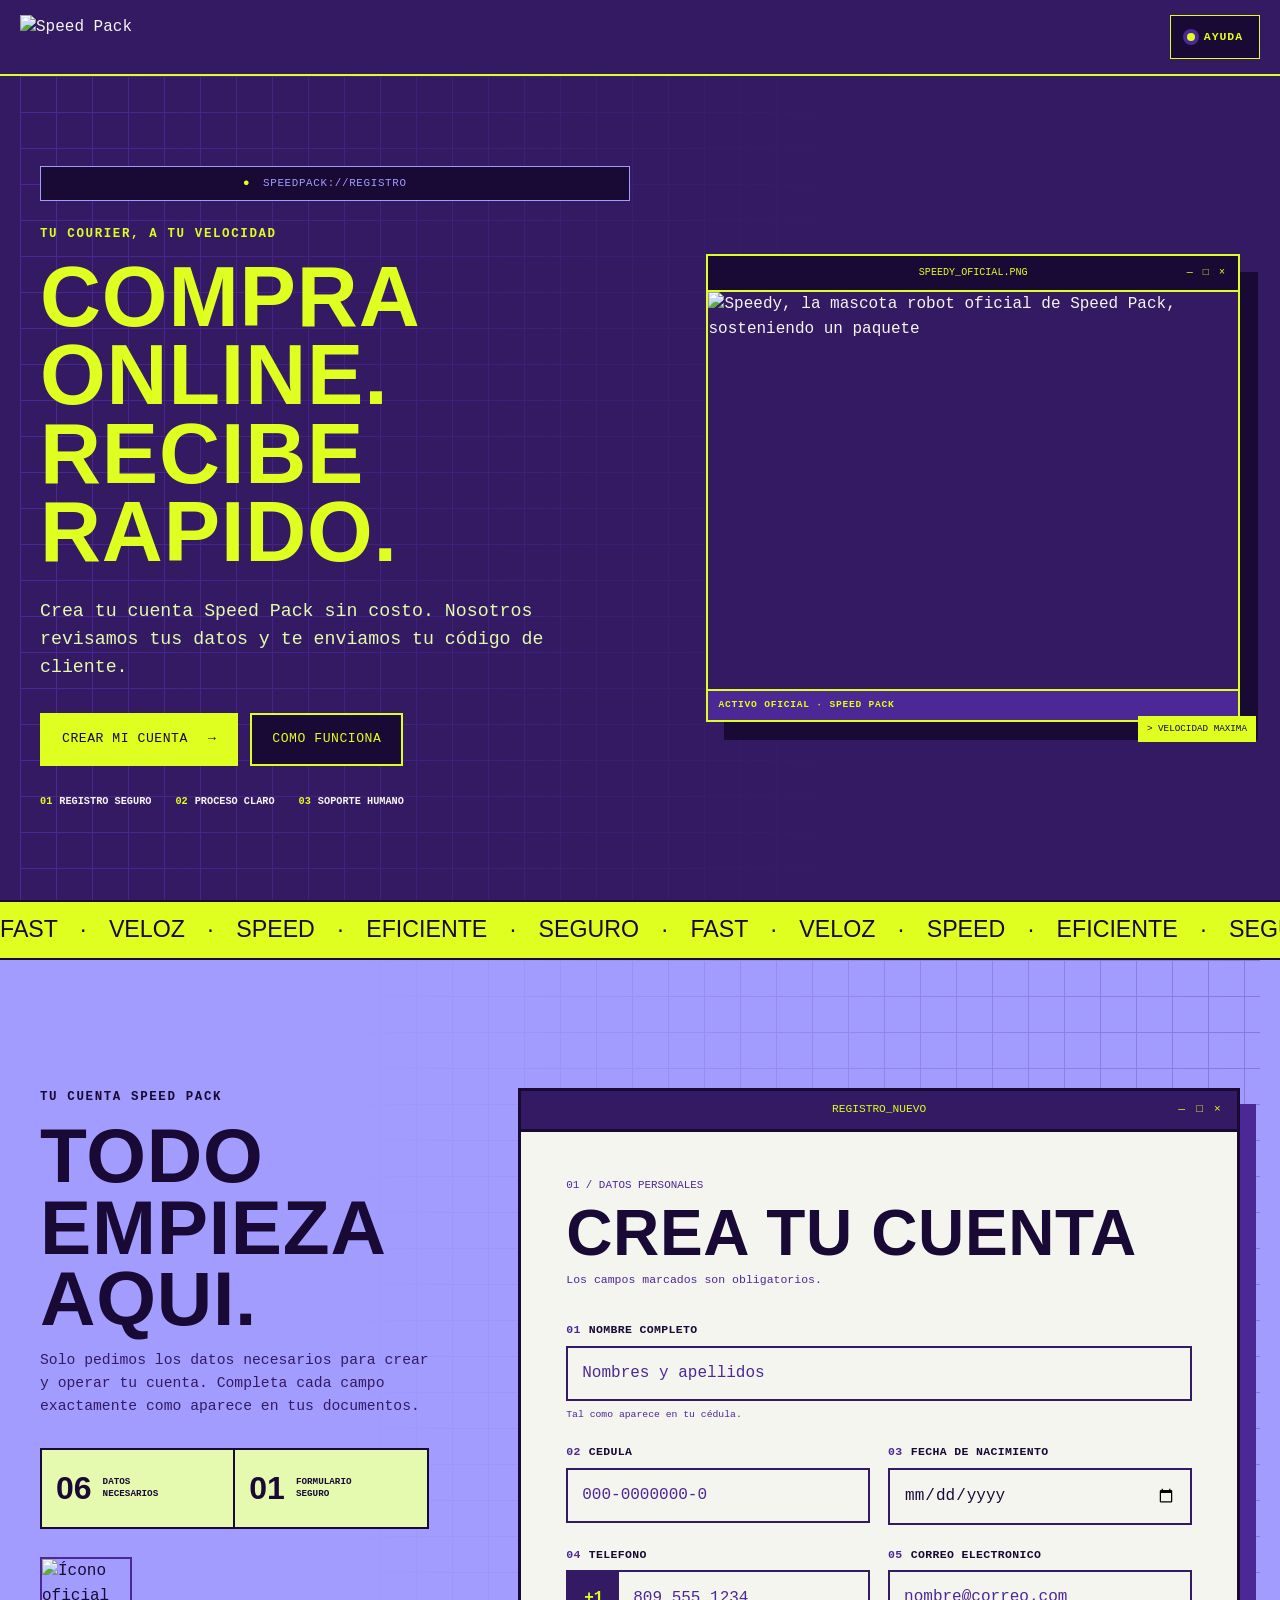
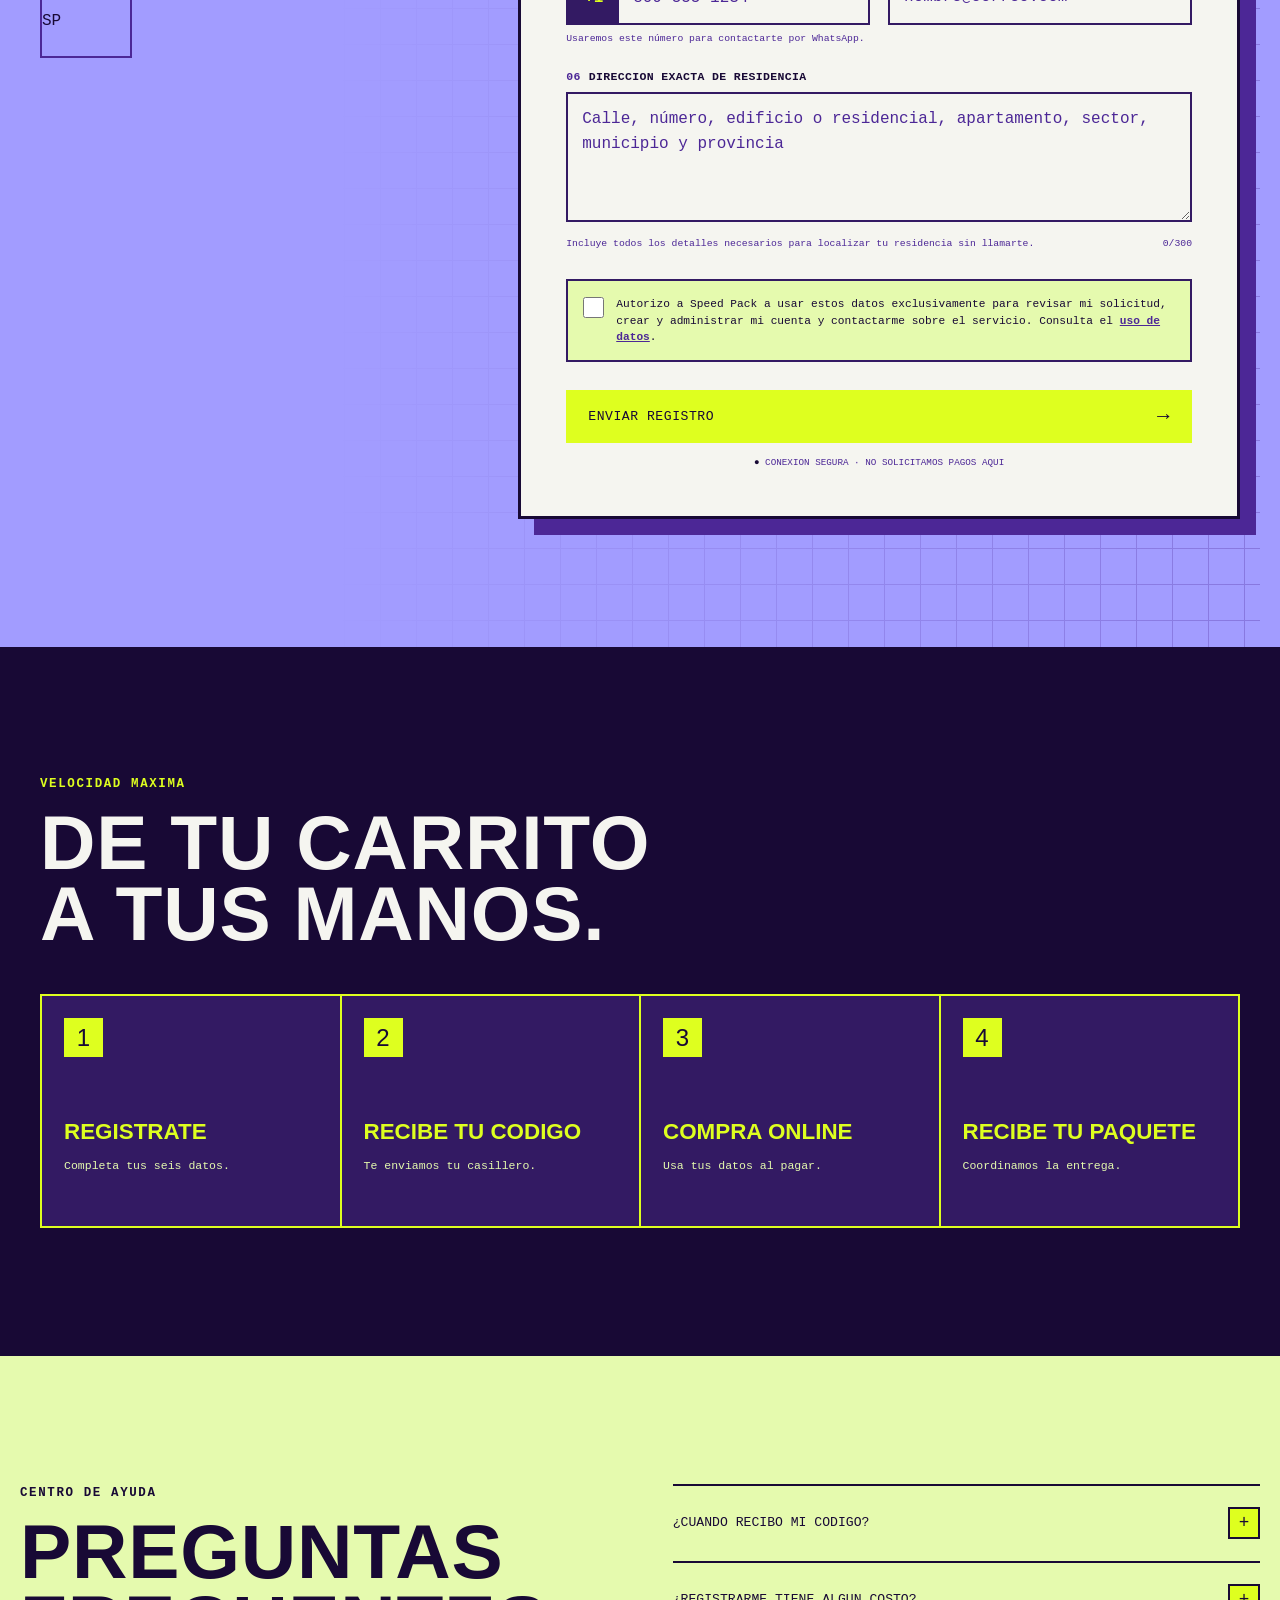
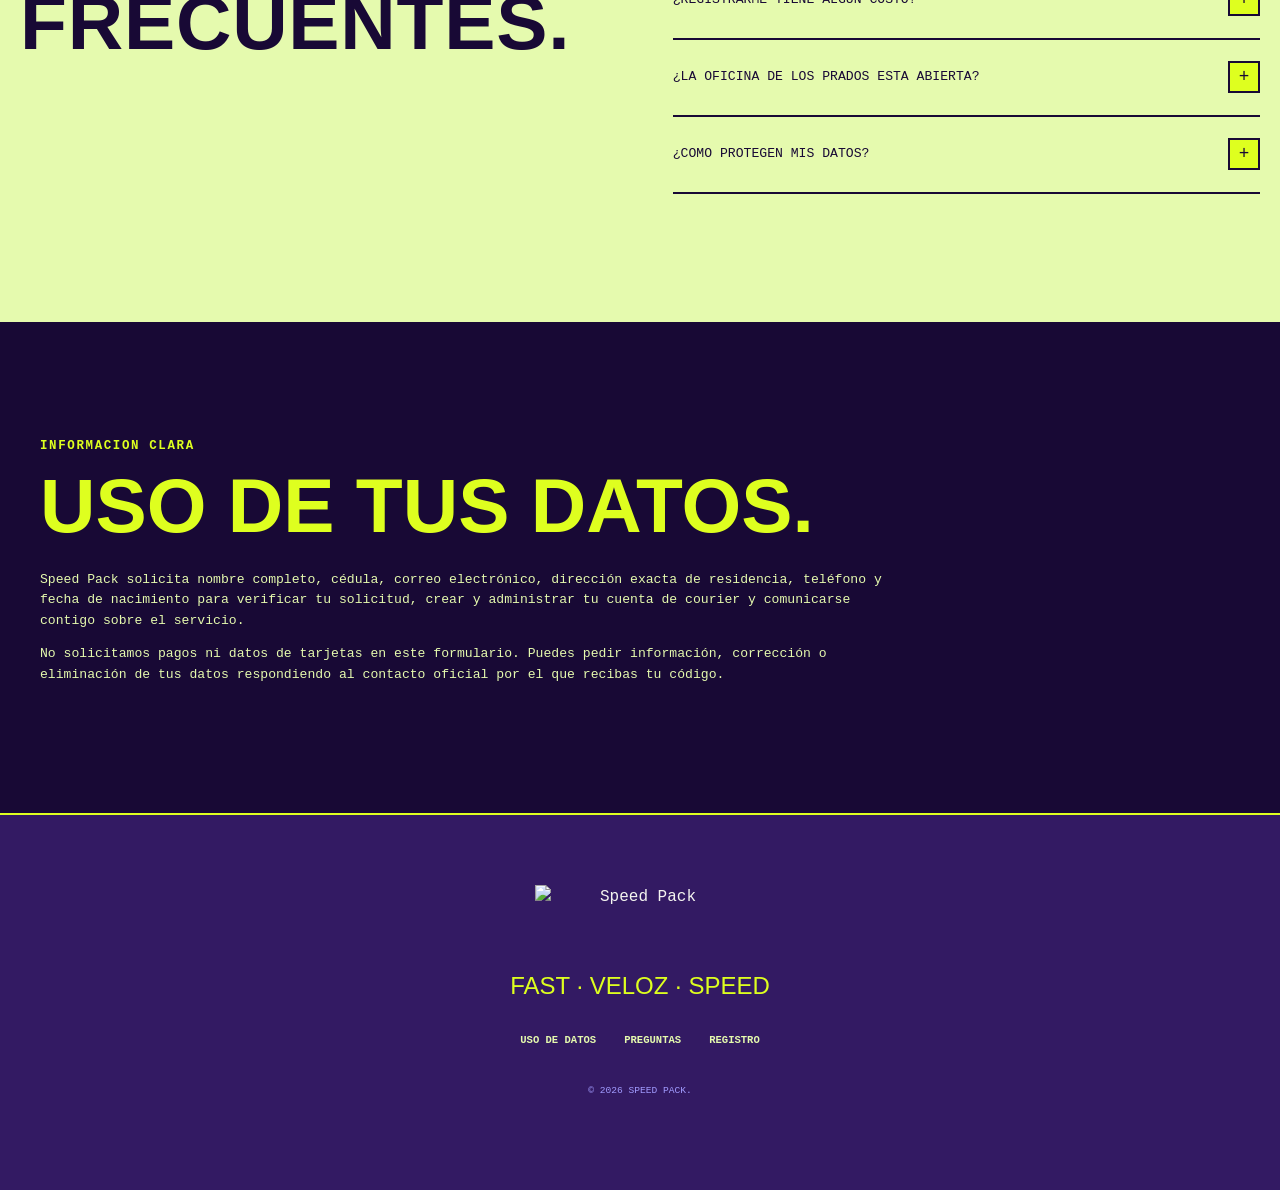
==== index.html @ b2bcad84 "Publicar plataforma Speed Pack" ====
<!doctype html>
<html lang="es">
  <head>
    <meta charset="utf-8">
    <meta name="viewport" content="width=device-width, initial-scale=1, viewport-fit=cover">
    <meta name="theme-color" content="#331A63">
    <meta name="description" content="Crea tu cuenta Speed Pack para recibir tus compras online con un proceso rápido, claro y seguro.">
    <meta property="og:title" content="Speed Pack · Crea tu cuenta">
    <meta property="og:description" content="Regístrate en Speed Pack y recibe tus compras online.">
    <meta property="og:type" content="website">
    <title>Speed Pack · Crea tu cuenta</title>
    <link rel="icon" href="./assets/speedpack-app-icon.png" type="image/png">
    <link rel="stylesheet" href="./styles.css?v=1.0.0">
    <script type="module" src="./app.js?v=1.0.0"></script>
  </head>
  <body class="campaign-page">
    <a class="skip-link" href="#main">Saltar al contenido</a>

    <header class="site-header">
      <a class="brand-lockup" href="#inicio" aria-label="Speed Pack, inicio">
        <img src="./assets/speedpack-logo-neon.svg" alt="Speed Pack" width="250" height="58">
      </a>
      <a class="header-help" id="header-help" href="#preguntas">
        <span class="status-dot" aria-hidden="true"></span>
        AYUDA
      </a>
    </header>

    <main id="main">
      <section class="hero" id="inicio">
        <div class="hero-grid" aria-hidden="true"></div>
        <div class="hero-copy">
          <div class="system-label"><span aria-hidden="true">●</span><b id="campaign-system-code">SPEEDPACK://REGISTRO</b></div>
          <p class="eyebrow" id="campaign-eyebrow">TU COURIER, A TU VELOCIDAD</p>
          <h1 id="campaign-headline">COMPRA ONLINE.<br>RECIBE RAPIDO.</h1>
          <p class="hero-intro" id="campaign-description">Crea tu cuenta Speed Pack sin costo. Nosotros revisamos tus datos y te enviamos tu código de cliente.</p>

          <div class="hero-actions">
            <a class="brand-button brand-button-primary" href="#registro" data-start-registration>
              CREAR MI CUENTA <span aria-hidden="true">→</span>
            </a>
            <a class="brand-button brand-button-secondary" href="#como-funciona">COMO FUNCIONA</a>
          </div>

          <ul class="trust-list" aria-label="Beneficios">
            <li><span>01</span> REGISTRO SEGURO</li>
            <li><span>02</span> <b id="trust-rate">PROCESO CLARO</b></li>
            <li><span>03</span> SOPORTE HUMANO</li>
          </ul>
        </div>

        <figure class="brand-art-frame">
          <div class="art-window-bar"><span class="window-title">SPEEDY_OFICIAL.PNG</span><span class="window-controls" aria-hidden="true">— □ ×</span></div>
          <img src="./assets/speedpack-credentials-art.png" alt="Speedy, la mascota robot oficial de Speed Pack, sosteniendo un paquete" width="2560" height="1920" fetchpriority="high">
          <figcaption>ACTIVO OFICIAL · SPEED PACK</figcaption>
        </figure>
      </section>

      <div class="speed-ticker" aria-hidden="true">
        <div>FAST · VELOZ · SPEED · EFICIENTE · SEGURO · FAST · VELOZ · SPEED · EFICIENTE · SEGURO ·</div>
      </div>

      <section class="registration-section" id="registro">
        <div class="registration-grid" aria-hidden="true"></div>
        <div class="registration-intro">
          <p class="eyebrow dark">TU CUENTA SPEED PACK</p>
          <h2>TODO EMPIEZA<br>AQUI.</h2>
          <p>Solo pedimos los datos necesarios para crear y operar tu cuenta. Completa cada campo exactamente como aparece en tus documentos.</p>
          <div class="data-points">
            <div><strong>06</strong><span>DATOS<br>NECESARIOS</span></div>
            <div><strong>01</strong><span>FORMULARIO<br>SEGURO</span></div>
          </div>
          <img class="official-app-icon" src="./assets/speedpack-app-icon.png" alt="Ícono oficial SP" width="720" height="790">
        </div>

        <div class="form-window">
          <div class="form-window-bar">
            <span class="window-title">REGISTRO_NUEVO</span>
            <span class="window-controls" aria-hidden="true">— □ ×</span>
          </div>

          <form id="registration-form" novalidate>
            <div class="form-heading">
              <span>01 / DATOS PERSONALES</span>
              <h2>CREA TU CUENTA</h2>
              <p>Los campos marcados son obligatorios.</p>
            </div>

            <div class="form-message" id="form-message" role="alert" tabindex="-1" hidden></div>
            <input class="honeypot" type="text" name="website" tabindex="-1" autocomplete="off" aria-hidden="true">

            <div class="field">
              <label for="full-name"><span>01</span> NOMBRE COMPLETO</label>
              <input id="full-name" name="fullName" type="text" autocomplete="name" maxlength="120" placeholder="Nombres y apellidos" aria-describedby="fullName-hint fullName-error" required>
              <p class="field-hint" id="fullName-hint">Tal como aparece en tu cédula.</p>
              <p class="field-error" id="fullName-error"></p>
            </div>

            <div class="field-grid two-columns">
              <div class="field">
                <label for="document-number"><span>02</span> CEDULA</label>
                <input id="document-number" name="documentNumber" type="text" inputmode="numeric" autocomplete="off" maxlength="13" placeholder="000-0000000-0" aria-describedby="documentNumber-error" required>
                <p class="field-error" id="documentNumber-error"></p>
              </div>
              <div class="field">
                <label for="birth-date"><span>03</span> FECHA DE NACIMIENTO</label>
                <input id="birth-date" name="birthDate" type="date" autocomplete="bday" aria-describedby="birthDate-error" required>
                <p class="field-error" id="birthDate-error"></p>
              </div>
            </div>

            <div class="field-grid two-columns">
              <div class="field">
                <label for="phone"><span>04</span> TELEFONO</label>
                <div class="phone-field"><b>+1</b><input id="phone" name="phone" type="tel" inputmode="tel" autocomplete="tel" placeholder="809 555 1234" maxlength="12" aria-describedby="phone-hint phone-error" required></div>
                <p class="field-hint" id="phone-hint">Usaremos este número para contactarte por WhatsApp.</p>
                <p class="field-error" id="phone-error"></p>
              </div>
              <div class="field">
                <label for="email"><span>05</span> CORREO ELECTRONICO</label>
                <input id="email" name="email" type="email" autocomplete="email" inputmode="email" maxlength="254" placeholder="nombre@correo.com" aria-describedby="email-error" required>
                <p class="field-error" id="email-error"></p>
              </div>
            </div>

            <div class="field">
              <label for="address-line"><span>06</span> DIRECCION EXACTA DE RESIDENCIA</label>
              <textarea id="address-line" name="addressLine" autocomplete="street-address" rows="4" maxlength="300" placeholder="Calle, número, edificio o residencial, apartamento, sector, municipio y provincia" aria-describedby="addressLine-hint addressLine-error" required></textarea>
              <div class="field-meta"><p class="field-hint" id="addressLine-hint">Incluye todos los detalles necesarios para localizar tu residencia sin llamarte.</p><span id="address-count">0/300</span></div>
              <p class="field-error" id="addressLine-error"></p>
            </div>

            <div class="consent-panel">
              <label>
                <input type="checkbox" name="privacyConsent" aria-describedby="privacyConsent-error" required>
                <span>Autorizo a Speed Pack a usar estos datos exclusivamente para revisar mi solicitud, crear y administrar mi cuenta y contactarme sobre el servicio. Consulta el <a href="#uso-de-datos">uso de datos</a>.</span>
              </label>
              <p class="field-error" id="privacyConsent-error"></p>
            </div>

            <button class="brand-button brand-button-primary submit-button" id="submit-registration" type="submit">
              <span>ENVIAR REGISTRO</span><b aria-hidden="true">→</b>
            </button>
            <p class="secure-submit"><span>●</span> CONEXION SEGURA · NO SOLICITAMOS PAGOS AQUI</p>
          </form>

          <section class="confirmation" id="confirmation" aria-labelledby="confirmation-title" hidden>
            <div class="success-console">✓</div>
            <p class="eyebrow dark">REGISTRO RECIBIDO</p>
            <h2 id="confirmation-title" tabindex="-1">¡LISTO, <span id="confirmation-name"></span>!</h2>
            <p>Revisaremos tus datos y enviaremos tu código Speed Pack y la dirección de tu casillero por WhatsApp o correo.</p>
            <div class="request-code">
              <span>NUMERO DE SOLICITUD</span>
              <div><strong id="confirmation-code"></strong><button id="copy-code" type="button" aria-label="Copiar número de solicitud">COPIAR</button></div>
            </div>
            <ol class="next-steps">
              <li><span>1</span> REVISAMOS TUS DATOS</li>
              <li><span>2</span> RECIBES TU CODIGO</li>
              <li><span>3</span> EMPIEZAS A RECIBIR TUS PAQUETES</li>
            </ol>
            <a class="brand-button brand-button-primary" id="confirmation-whatsapp" href="#" hidden>ESCRIBIR A SPEED PACK →</a>
            <a class="brand-button brand-button-secondary" href="#inicio">VOLVER AL INICIO</a>
            <p class="confirmation-note">Este número identifica tu solicitud; todavía no es tu código de casillero.</p>
          </section>
        </div>
      </section>

      <section class="how-section" id="como-funciona">
        <div class="section-heading">
          <p class="eyebrow">VELOCIDAD MAXIMA</p>
          <h2>DE TU CARRITO<br>A TUS MANOS.</h2>
        </div>
        <ol class="process-grid">
          <li><span>1</span><h3>REGISTRATE</h3><p>Completa tus seis datos.</p></li>
          <li><span>2</span><h3>RECIBE TU CODIGO</h3><p>Te enviamos tu casillero.</p></li>
          <li><span>3</span><h3>COMPRA ONLINE</h3><p>Usa tus datos al pagar.</p></li>
          <li><span>4</span><h3>RECIBE TU PAQUETE</h3><p>Coordinamos la entrega.</p></li>
        </ol>
      </section>

      <section class="faq-section" id="preguntas">
        <div class="section-heading">
          <p class="eyebrow dark">CENTRO DE AYUDA</p>
          <h2>PREGUNTAS<br>FRECUENTES.</h2>
        </div>
        <div class="faq-list">
          <details>
            <summary>¿CUANDO RECIBO MI CODIGO?<span>+</span></summary>
            <p>Después de validar tus datos, enviaremos por WhatsApp o correo tu código de cliente y la dirección que usarás en tus compras.</p>
          </details>
          <details>
            <summary>¿REGISTRARME TIENE ALGUN COSTO?<span>+</span></summary>
            <p>No. Completar este formulario y solicitar tu cuenta Speed Pack no tiene costo.</p>
          </details>
          <details>
            <summary>¿LA OFICINA DE LOS PRADOS ESTA ABIERTA?<span>+</span></summary>
            <p>Todavía no está abierta al público. Actualmente coordinamos la entrega dentro de las zonas habilitadas.</p>
          </details>
          <details>
            <summary>¿COMO PROTEGEN MIS DATOS?<span>+</span></summary>
            <p>Los registros llegan a una hoja privada de Speed Pack y se usan únicamente para crear y administrar tu cuenta y contactarte sobre el servicio.</p>
          </details>
        </div>
      </section>

      <section class="data-use-section" id="uso-de-datos" aria-labelledby="data-use-title">
        <p class="eyebrow">INFORMACION CLARA</p>
        <h2 id="data-use-title">USO DE TUS DATOS.</h2>
        <p>Speed Pack solicita nombre completo, cédula, correo electrónico, dirección exacta de residencia, teléfono y fecha de nacimiento para verificar tu solicitud, crear y administrar tu cuenta de courier y comunicarse contigo sobre el servicio.</p>
        <p>No solicitamos pagos ni datos de tarjetas en este formulario. Puedes pedir información, corrección o eliminación de tus datos respondiendo al contacto oficial por el que recibas tu código.</p>
      </section>
    </main>

    <div class="mobile-cta" id="mobile-cta">
      <a class="brand-button brand-button-primary" href="#registro" data-start-registration>CREAR MI CUENTA →</a>
    </div>

    <footer class="site-footer">
      <img src="./assets/speedpack-logo-neon.svg" alt="Speed Pack" width="250" height="58">
      <p>FAST · VELOZ · SPEED</p>
      <nav aria-label="Información"><a href="#uso-de-datos">USO DE DATOS</a><a href="#preguntas">PREGUNTAS</a><a href="#registro">REGISTRO</a></nav>
      <small>© <span id="current-year"></span> SPEED PACK.</small>
    </footer>
  </body>
</html>
---- styles.css ----
@font-face {
  font-family: "Associate Mono";
  src: url("./fonts/associate-mono-regular.woff") format("woff");
  font-style: normal;
  font-weight: 400;
  font-display: swap;
}
@font-face {
  font-family: "Associate Mono";
  src: url("./fonts/associate-mono-medium.woff") format("woff");
  font-style: normal;
  font-weight: 500;
  font-display: swap;
}
@font-face {
  font-family: "Associate Mono";
  src: url("./fonts/associate-mono-bold.woff") format("woff");
  font-style: normal;
  font-weight: 700;
  font-display: swap;
}
@font-face {
  font-family: "Dothed";
  src: url("./fonts/dothed-regular.woff") format("woff");
  font-style: normal;
  font-weight: 700;
  font-display: swap;
}
@font-face {
  font-family: "FK Raster Grotesk";
  src: url("./fonts/fk-raster-grotesk.woff") format("woff");
  font-style: normal;
  font-weight: 500;
  font-display: swap;
}

:root {
  --neon: #DEFF1F;
  --purple: #4C2796;
  --purple-dark: #331A63;
  --night: #180935;
  --lilac: #A29CFF;
  --mint: #E5FAAE;
  --black: #212020;
  --paper: #F5F5F0;
  --font-body: "Associate Mono", monospace;
  --font-display: "Dothed", sans-serif;
  --font-pixel: "FK Raster Grotesk", monospace;
  --content: 1240px;
  color-scheme: dark;
  font-family: var(--font-body);
  font-synthesis: none;
}

* { box-sizing: border-box; }
html { scroll-behavior: smooth; scroll-padding-top: 82px; }
body { margin: 0; background: var(--night); color: var(--paper); line-height: 1.55; -webkit-font-smoothing: antialiased; }
body, button, input, textarea { font-family: var(--font-body); }
img, svg { display: block; max-width: 100%; }
a { color: inherit; }
button, input, textarea { font: inherit; }
button, a, input, textarea { -webkit-tap-highlight-color: transparent; }
button { cursor: pointer; }
[hidden] { display: none !important; }

.skip-link { position: fixed; top: 10px; left: 10px; z-index: 999; transform: translateY(-160%); padding: 12px 16px; border: 2px solid var(--night); background: var(--neon); color: var(--night); font-weight: 700; }
.skip-link:focus { transform: translateY(0); }
:focus-visible { outline: 3px solid var(--neon); outline-offset: 4px; }

.site-header {
  position: sticky;
  top: 0;
  z-index: 50;
  display: flex;
  align-items: center;
  justify-content: space-between;
  min-height: 76px;
  padding: 10px max(20px, calc((100vw - var(--content)) / 2));
  border-bottom: 2px solid var(--neon);
  background: var(--purple-dark);
}
.brand-lockup { display: block; width: 190px; text-decoration: none; }
.brand-lockup img { width: 100%; height: auto; }
.header-help {
  display: inline-flex;
  align-items: center;
  gap: 9px;
  min-height: 44px;
  padding: 0 16px;
  border: 1px solid var(--neon);
  background: var(--night);
  color: var(--neon);
  font-size: .72rem;
  font-weight: 700;
  letter-spacing: .08em;
  text-decoration: none;
}
.status-dot { width: 8px; height: 8px; border-radius: 50%; background: var(--neon); box-shadow: 0 0 0 4px var(--purple); }

.campaign-alert { position: fixed; z-index: 100; inset: 86px 18px auto; max-width: 520px; margin: auto; padding: 16px; border: 2px solid var(--neon); background: var(--night); color: var(--paper); text-align: center; }
.campaign-alert p { margin: 0 0 8px; }.campaign-alert button { border: 0; background: none; color: var(--neon); font-weight: 700; text-decoration: underline; }

.hero {
  position: relative;
  isolation: isolate;
  display: grid;
  grid-template-columns: minmax(0, 1.05fr) minmax(440px, .95fr);
  gap: clamp(38px, 6vw, 86px);
  align-items: center;
  max-width: var(--content);
  min-height: calc(100svh - 76px);
  margin: 0 auto;
  padding: clamp(58px, 7vw, 100px) 20px;
}
.hero::before {
  content: "";
  position: absolute;
  z-index: -2;
  top: 0;
  bottom: 0;
  left: 50%;
  width: 100vw;
  transform: translateX(-50%);
  background: var(--purple-dark);
}
.hero-grid, .registration-grid {
  position: absolute;
  z-index: -1;
  inset: 0;
  background-image:
    linear-gradient(var(--purple) 1px, transparent 1px),
    linear-gradient(90deg, var(--purple) 1px, transparent 1px);
  background-size: 36px 36px;
  mask-image: linear-gradient(to right, black, transparent 70%);
}
.system-label {
  display: grid;
  grid-template-columns: 12px auto 12px;
  gap: 8px;
  align-items: center;
  justify-content: center;
  margin: 0 0 24px;
  padding: 8px 11px;
  border: 1px solid var(--lilac);
  background: var(--night);
  color: var(--lilac);
  font-family: var(--font-pixel);
  font-size: .68rem;
  letter-spacing: .06em;
}
.system-label span { color: var(--neon); }
.system-label b { grid-column: 2; font: inherit; text-align: center; }
.system-label::after { content: ""; grid-column: 3; }
.eyebrow { margin: 0 0 13px; color: var(--neon); font-size: .78rem; font-weight: 700; letter-spacing: .13em; }
.eyebrow.dark { color: var(--night); }
.hero h1, .registration-intro h2, .section-heading h2, .form-heading h2, .confirmation h2 {
  margin: 0;
  font-family: var(--font-display);
  font-weight: 700;
  letter-spacing: .01em;
  line-height: .93;
}
.hero h1 { max-width: 720px; color: var(--neon); font-size: clamp(3.25rem, 6.6vw, 6.7rem); }
.hero-intro { max-width: 650px; margin: 25px 0 0; color: var(--mint); font-size: clamp(.98rem, 1.5vw, 1.14rem); }

.offer-terminal { max-width: 650px; margin-top: 32px; border: 2px solid var(--neon); background: var(--night); box-shadow: 12px 12px 0 var(--purple); }
.terminal-bar { display: flex; align-items: center; justify-content: space-between; padding: 7px 11px; background: var(--neon); color: var(--night); font-family: var(--font-pixel); font-size: .7rem; font-weight: 500; }
.terminal-body { display: grid; grid-template-columns: 1fr auto; gap: 22px; align-items: stretch; padding: 20px; }
.terminal-body > div:first-child > span, .free-offer > span { display: block; color: var(--lilac); font-size: .68rem; font-weight: 700; letter-spacing: .1em; }
.terminal-body strong { display: flex; align-items: baseline; gap: 6px; margin-top: 7px; color: var(--neon); }
.terminal-body strong small { font-size: .8rem; }.terminal-body strong b { font-family: var(--font-display); font-size: clamp(2.9rem, 5vw, 4.7rem); font-weight: 700; line-height: .8; }
.free-offer { display: flex; min-width: 150px; padding: 8px 14px; border-left: 1px solid var(--purple); flex-direction: column; justify-content: center; }
.free-offer strong { display: block; color: var(--paper); font-family: var(--font-display); font-size: 2rem; }
.offer-terminal > p { margin: 0; padding: 0 20px 16px; color: var(--lilac); font-size: .62rem; }

.hero-actions { display: flex; flex-wrap: wrap; gap: 12px; margin-top: 31px; }
.brand-button {
  display: inline-flex;
  align-items: center;
  justify-content: space-between;
  gap: 20px;
  min-height: 53px;
  padding: 0 20px;
  border: 2px solid var(--neon);
  border-radius: 0;
  font-family: var(--font-pixel);
  font-size: .82rem;
  font-weight: 500;
  letter-spacing: .04em;
  text-decoration: none;
  transition: transform 140ms ease, box-shadow 140ms ease;
}
.brand-button:hover { transform: translate(-3px, -3px); box-shadow: 6px 6px 0 var(--purple); }
.brand-button:disabled { cursor: wait; opacity: .65; transform: none; box-shadow: none; }
.brand-button-primary { background: var(--neon); color: var(--night); }
.brand-button-secondary { background: var(--night); color: var(--neon); }
.trust-list { display: flex; flex-wrap: wrap; gap: 15px 24px; margin: 28px 0 0; padding: 0; color: var(--paper); font-size: .64rem; font-weight: 700; list-style: none; }
.trust-list li { display: flex; gap: 7px; align-items: center; }.trust-list span { color: var(--neon); }

.brand-art-frame { position: relative; margin: 0; border: 2px solid var(--neon); background: var(--purple); box-shadow: 18px 18px 0 var(--night); }
.art-window-bar { position: relative; display: flex; justify-content: flex-end; align-items: center; min-height: 36px; padding: 8px 11px; border-bottom: 2px solid var(--neon); background: var(--night); color: var(--neon); font-family: var(--font-pixel); font-size: .63rem; }
.brand-art-frame > img { width: 100%; height: auto; aspect-ratio: 4 / 3; object-fit: contain; background: var(--purple-dark); }
.brand-art-frame figcaption { padding: 7px 10px; border-top: 2px solid var(--neon); background: var(--purple); color: var(--neon); font-size: .6rem; font-weight: 700; letter-spacing: .08em; }
.brand-art-frame::after { content: "> VELOCIDAD MAXIMA"; position: absolute; right: -18px; bottom: -22px; padding: 6px 9px; background: var(--neon); color: var(--night); font-family: var(--font-pixel); font-size: .58rem; }

.speed-ticker { overflow: hidden; border-block: 2px solid var(--night); background: var(--neon); color: var(--night); }
.speed-ticker div { width: max-content; padding: 10px 0; font-family: var(--font-display); font-size: 1.45rem; word-spacing: 1rem; animation: ticker 24s linear infinite; }
@keyframes ticker { to { transform: translateX(-50%); } }

.registration-section {
  position: relative;
  isolation: isolate;
  display: grid;
  grid-template-columns: minmax(260px, .7fr) minmax(560px, 1.3fr);
  gap: clamp(38px, 7vw, 96px);
  max-width: var(--content);
  margin: 0 auto;
  padding: clamp(80px, 10vw, 140px) 20px;
  color: var(--night);
}
.registration-section::before { content: ""; position: absolute; z-index: -3; inset: 0 50%; width: 100vw; transform: translateX(-50%); background: var(--lilac); }
.registration-grid { mask-image: linear-gradient(to left, black, transparent 75%); opacity: .3; }
.registration-intro { position: sticky; top: 112px; align-self: start; }
.registration-intro h2 { color: var(--night); font-size: clamp(3.4rem, 6vw, 6rem); }
.registration-intro > p:not(.eyebrow) { max-width: 470px; color: var(--purple-dark); font-size: .92rem; }
.data-points { display: grid; grid-template-columns: repeat(2, 1fr); gap: 2px; margin-top: 30px; border: 2px solid var(--night); background: var(--night); }
.data-points div { display: flex; align-items: center; gap: 11px; padding: 14px; background: var(--mint); }
.data-points strong { font-family: var(--font-display); font-size: 2rem; }.data-points span { font-size: .58rem; font-weight: 700; line-height: 1.35; }
.official-app-icon { width: 92px; height: 101px; margin-top: 28px; object-fit: cover; object-position: top; border: 2px solid var(--purple); }

.form-window { border: 3px solid var(--night); background: var(--paper); color: var(--night); color-scheme: light; box-shadow: 16px 16px 0 var(--purple); }
.form-window-bar { position: relative; display: flex; justify-content: flex-end; align-items: center; min-height: 41px; padding: 10px 14px; border-bottom: 3px solid var(--night); background: var(--purple-dark); color: var(--neon); font-family: var(--font-pixel); font-size: .7rem; }
.window-title { position: absolute; left: 50%; max-width: calc(100% - 100px); transform: translateX(-50%); overflow: hidden; text-align: center; text-overflow: ellipsis; white-space: nowrap; }
.window-controls { flex: none; letter-spacing: .2em; }
.form-window form, .confirmation { padding: clamp(25px, 4vw, 45px); }
.form-heading { margin-bottom: 32px; }
.form-heading > span { display: block; margin-bottom: 10px; color: var(--purple); font-family: var(--font-pixel); font-size: .68rem; }
.form-heading h2 { font-size: clamp(2.5rem, 5vw, 4.7rem); }.form-heading p { margin: 8px 0 0; color: var(--purple); font-size: .72rem; }
.form-message { margin: 0 0 24px; padding: 12px 14px; border: 2px solid var(--night); background: var(--mint); color: var(--night); font-size: .75rem; font-weight: 700; }
.honeypot { position: absolute !important; left: -10000px !important; width: 1px !important; height: 1px !important; opacity: 0 !important; }
.field-grid { display: grid; gap: 18px; }.two-columns { grid-template-columns: repeat(2, minmax(0, 1fr)); }
.field { margin-bottom: 21px; }
.field label { display: flex; gap: 8px; margin-bottom: 7px; color: var(--night); font-size: .72rem; font-weight: 700; letter-spacing: .03em; }
.field label > span { color: var(--purple); }
input, textarea { width: 100%; min-height: 51px; padding: 13px 14px; border: 2px solid var(--purple-dark); border-radius: 0; background: var(--paper); color: var(--night); font-size: 16px; outline: none; }
textarea { min-height: 112px; resize: vertical; }
input::placeholder, textarea::placeholder { color: var(--purple); opacity: 1; }
input:hover, textarea:hover { border-color: var(--purple); }
input:focus, textarea:focus { border-color: var(--night); box-shadow: 5px 5px 0 var(--neon); }
input[aria-invalid="true"], textarea[aria-invalid="true"] { border-color: var(--night); background: var(--mint); }
.phone-field { display: grid; grid-template-columns: auto 1fr; border: 2px solid var(--purple-dark); background: var(--purple-dark); }
.phone-field:focus-within { box-shadow: 5px 5px 0 var(--neon); }.phone-field b { display: grid; place-items: center; min-width: 51px; color: var(--neon); }.phone-field input { border: 0; }
.field-hint, .field-meta { color: var(--purple); font-size: .61rem; }.field-hint { margin: 6px 0 0; }.field-meta { display: flex; justify-content: space-between; gap: 12px; }.field-meta .field-hint { max-width: 540px; }.field-meta > span { margin-top: 6px; white-space: nowrap; }
.field-error { min-height: 0; margin: 6px 0 0; color: var(--night); font-size: .64rem; font-weight: 700; }.field-error:not(:empty)::before { content: "ERROR_404: "; color: var(--purple); }.field-error:empty { margin: 0; }
.consent-panel { margin: 28px 0; padding: 15px; border: 2px solid var(--purple-dark); background: var(--mint); }
.consent-panel label { display: grid; grid-template-columns: 22px 1fr; gap: 11px; align-items: start; cursor: pointer; }
.consent-panel input { width: 21px; min-height: 21px; margin: 1px 0 0; accent-color: var(--purple-dark); box-shadow: none; }.consent-panel label span { font-size: .7rem; line-height: 1.45; }.consent-panel a { color: var(--purple); font-weight: 700; }
.submit-button { width: 100%; }.submit-button b { font-size: 1.3rem; }.secure-submit { margin: 13px 0 0; color: var(--purple); font-size: .58rem; text-align: center; }.secure-submit span { color: var(--night); }

.confirmation { text-align: center; }
.success-console { display: grid; place-items: center; width: 82px; height: 82px; margin: 0 auto 27px; border: 3px solid var(--night); background: var(--neon); color: var(--night); font-family: var(--font-display); font-size: 3rem; box-shadow: 8px 8px 0 var(--purple); }
.confirmation h2 { font-size: clamp(2.4rem, 5vw, 4.5rem); }.confirmation > p:not(.eyebrow) { color: var(--purple-dark); font-size: .84rem; }
.request-code { margin: 25px 0; padding: 17px; border: 2px dashed var(--purple); background: var(--mint); }.request-code > span { display: block; color: var(--purple); font-family: var(--font-pixel); font-size: .62rem; }.request-code > div { display: flex; justify-content: center; gap: 12px; align-items: center; margin-top: 7px; }.request-code strong { font-size: 1.2rem; }.request-code button { min-height: 36px; border: 2px solid var(--night); background: var(--neon); color: var(--night); font-size: .6rem; font-weight: 700; }
.next-steps { display: grid; gap: 8px; margin: 0 0 25px; padding: 0; list-style: none; text-align: left; }.next-steps li { display: flex; align-items: center; gap: 11px; font-size: .68rem; font-weight: 700; }.next-steps span { display: grid; place-items: center; width: 28px; height: 28px; background: var(--purple-dark); color: var(--neon); }
.confirmation .brand-button { width: 100%; margin-top: 9px; }.confirmation-note { font-size: .6rem !important; }

.how-section, .faq-section { max-width: var(--content); margin: 0 auto; padding: clamp(80px, 10vw, 135px) 20px; }
.how-section { background: var(--night); }
.how-section::before { content: ""; position: absolute; z-index: -1; left: 0; right: 0; height: inherit; }
.section-heading h2 { font-size: clamp(3.2rem, 6vw, 6rem); }.process-grid { display: grid; grid-template-columns: repeat(4, 1fr); gap: 2px; margin: 44px 0 0; padding: 2px; background: var(--neon); list-style: none; }
.process-grid li { min-height: 230px; padding: 22px; background: var(--purple-dark); }.process-grid li > span { display: grid; place-items: center; width: 39px; height: 39px; background: var(--neon); color: var(--night); font-family: var(--font-display); font-size: 1.5rem; }.process-grid h3 { margin: 58px 0 8px; color: var(--neon); font-family: var(--font-display); font-size: 1.4rem; }.process-grid p { margin: 0; color: var(--mint); font-size: .72rem; }

.faq-section { position: relative; display: grid; grid-template-columns: .72fr 1.28fr; gap: clamp(40px, 8vw, 110px); max-width: none; padding-left: max(20px, calc((100vw - var(--content)) / 2)); padding-right: max(20px, calc((100vw - var(--content)) / 2)); background: var(--mint); color: var(--night); }
.faq-list { border-top: 2px solid var(--night); }.faq-list details { border-bottom: 2px solid var(--night); }.faq-list summary { display: flex; justify-content: space-between; gap: 20px; align-items: center; min-height: 75px; padding: 14px 0; cursor: pointer; font-family: var(--font-pixel); font-size: .82rem; list-style: none; }.faq-list summary::-webkit-details-marker { display: none; }.faq-list summary span { display: grid; place-items: center; width: 32px; height: 32px; border: 2px solid var(--night); background: var(--neon); font-family: var(--font-body); font-size: 1.1rem; }.faq-list details[open] summary span { background: var(--purple-dark); color: var(--neon); transform: rotate(45deg); }.faq-list details p { margin: -2px 45px 24px 0; color: var(--purple-dark); font-size: .8rem; }

.data-use-section { max-width: var(--content); margin: 0 auto; padding: clamp(75px, 9vw, 115px) 20px; }
.data-use-section h2 { margin: 0 0 28px; color: var(--neon); font-family: var(--font-display); font-size: clamp(2.9rem, 6vw, 5.5rem); line-height: .95; }
.data-use-section p:not(.eyebrow) { max-width: 850px; color: var(--mint); font-size: .82rem; }

.mobile-cta { display: none; position: fixed; z-index: 45; left: 0; right: 0; bottom: 0; padding: 10px 14px max(10px, env(safe-area-inset-bottom)); border-top: 2px solid var(--neon); background: var(--purple-dark); transition: transform .25s ease; }.mobile-cta .brand-button { width: 100%; }.mobile-cta.is-dismissed { transform: translateY(115%); }
.site-footer { padding: 70px 20px max(90px, env(safe-area-inset-bottom)); border-top: 2px solid var(--neon); background: var(--purple-dark); text-align: center; }.site-footer > img { width: 210px; margin: 0 auto; }.site-footer > p { color: var(--neon); font-family: var(--font-display); font-size: 1.5rem; }.site-footer nav { display: flex; justify-content: center; flex-wrap: wrap; gap: 14px 28px; margin: 28px 0; }.site-footer nav a { color: var(--mint); font-size: .66rem; font-weight: 700; text-decoration: none; }.site-footer small { color: var(--lilac); font-size: .6rem; }

.is-loading .hero-copy, .is-loading .registration-section { opacity: .55; pointer-events: none; }
.simple-page { display: grid; min-height: 100svh; place-items: center; padding: 24px; background: var(--purple-dark); }.simple-card { width: min(100%, 620px); padding: clamp(30px, 6vw, 60px); border: 3px solid var(--neon); background: var(--night); box-shadow: 14px 14px 0 var(--purple); text-align: center; }.simple-card h1 { color: var(--neon); font-family: var(--font-display); font-size: clamp(2.4rem, 6vw, 4.5rem); line-height: .95; }.simple-card p { color: var(--mint); }.simple-card .large { display: none; }

@media (max-width: 980px) {
  .hero { grid-template-columns: 1fr; min-height: auto; }.brand-art-frame { width: min(100%, 750px); }.registration-section { grid-template-columns: 1fr; }.registration-intro { position: static; }.registration-intro > p:not(.eyebrow) { max-width: 650px; }.data-points { max-width: 520px; }.official-app-icon { position: absolute; top: 90px; right: 22px; }.form-window { max-width: 800px; }.process-grid { grid-template-columns: repeat(2, 1fr); }.faq-section { grid-template-columns: 1fr; }
}

@media (max-width: 640px) {
  html { scroll-padding-top: 66px; }.site-header { min-height: 64px; padding: 9px 14px; }.brand-lockup { width: 148px; }.header-help { min-height: 40px; padding: 0 10px; font-size: .62rem; }
  .hero { gap: 45px; padding: 46px 15px 68px; }.hero-grid { background-size: 26px 26px; }.system-label { margin-bottom: 20px; font-size: .55rem; }.hero h1 { font-size: clamp(3.25rem, 16vw, 5rem); }.hero-intro { font-size: .84rem; }
  .terminal-body { grid-template-columns: 1fr; gap: 14px; }.free-offer { padding: 13px 0 0; border-top: 1px solid var(--purple); border-left: 0; }.offer-terminal { box-shadow: 8px 8px 0 var(--purple); }.hero-actions { display: grid; }.hero-actions .brand-button { width: 100%; }.trust-list { display: grid; grid-template-columns: repeat(3, 1fr); gap: 7px; }.trust-list li { display: grid; gap: 3px; font-size: .53rem; }.brand-art-frame { box-shadow: 9px 9px 0 var(--night); }.brand-art-frame::after { right: -5px; }
  .speed-ticker div { font-size: 1.1rem; }
  .registration-section { padding: 73px 12px 85px; }.registration-intro { padding: 0 4px; }.registration-intro h2 { font-size: 3.8rem; }.registration-intro > p:not(.eyebrow) { font-size: .78rem; }.official-app-icon { width: 68px; height: 74px; top: 75px; right: 16px; }.data-points { margin-right: 0; }.data-points div { padding: 10px; }.data-points strong { font-size: 1.65rem; }.data-points span { font-size: .5rem; }
  .form-window { box-shadow: 8px 8px 0 var(--purple); }.form-window form, .confirmation { padding: 25px 16px 29px; }.form-window-bar { font-size: .58rem; }.form-heading h2 { font-size: 2.9rem; }.two-columns { grid-template-columns: 1fr; gap: 0; }.field-meta { display: block; }.field-meta > span { display: block; text-align: right; }.brand-button { min-height: 51px; font-size: .71rem; }.secure-submit { font-size: .5rem; }
  .how-section, .faq-section, .data-use-section { padding: 77px 15px; }.section-heading h2 { font-size: 3.6rem; }.process-grid { grid-template-columns: 1fr; }.process-grid li { display: grid; grid-template-columns: 45px 1fr; column-gap: 13px; min-height: 0; padding: 17px; }.process-grid h3 { margin: 0; }.process-grid p { grid-column: 2; }.faq-list summary { font-size: .68rem; }.faq-list details p { margin-right: 5px; }
  .mobile-cta { display: block; }
}

@media (prefers-reduced-motion: reduce) {
  *, *::before, *::after { scroll-behavior: auto !important; animation-duration: .01ms !important; animation-iteration-count: 1 !important; transition-duration: .01ms !important; }
}
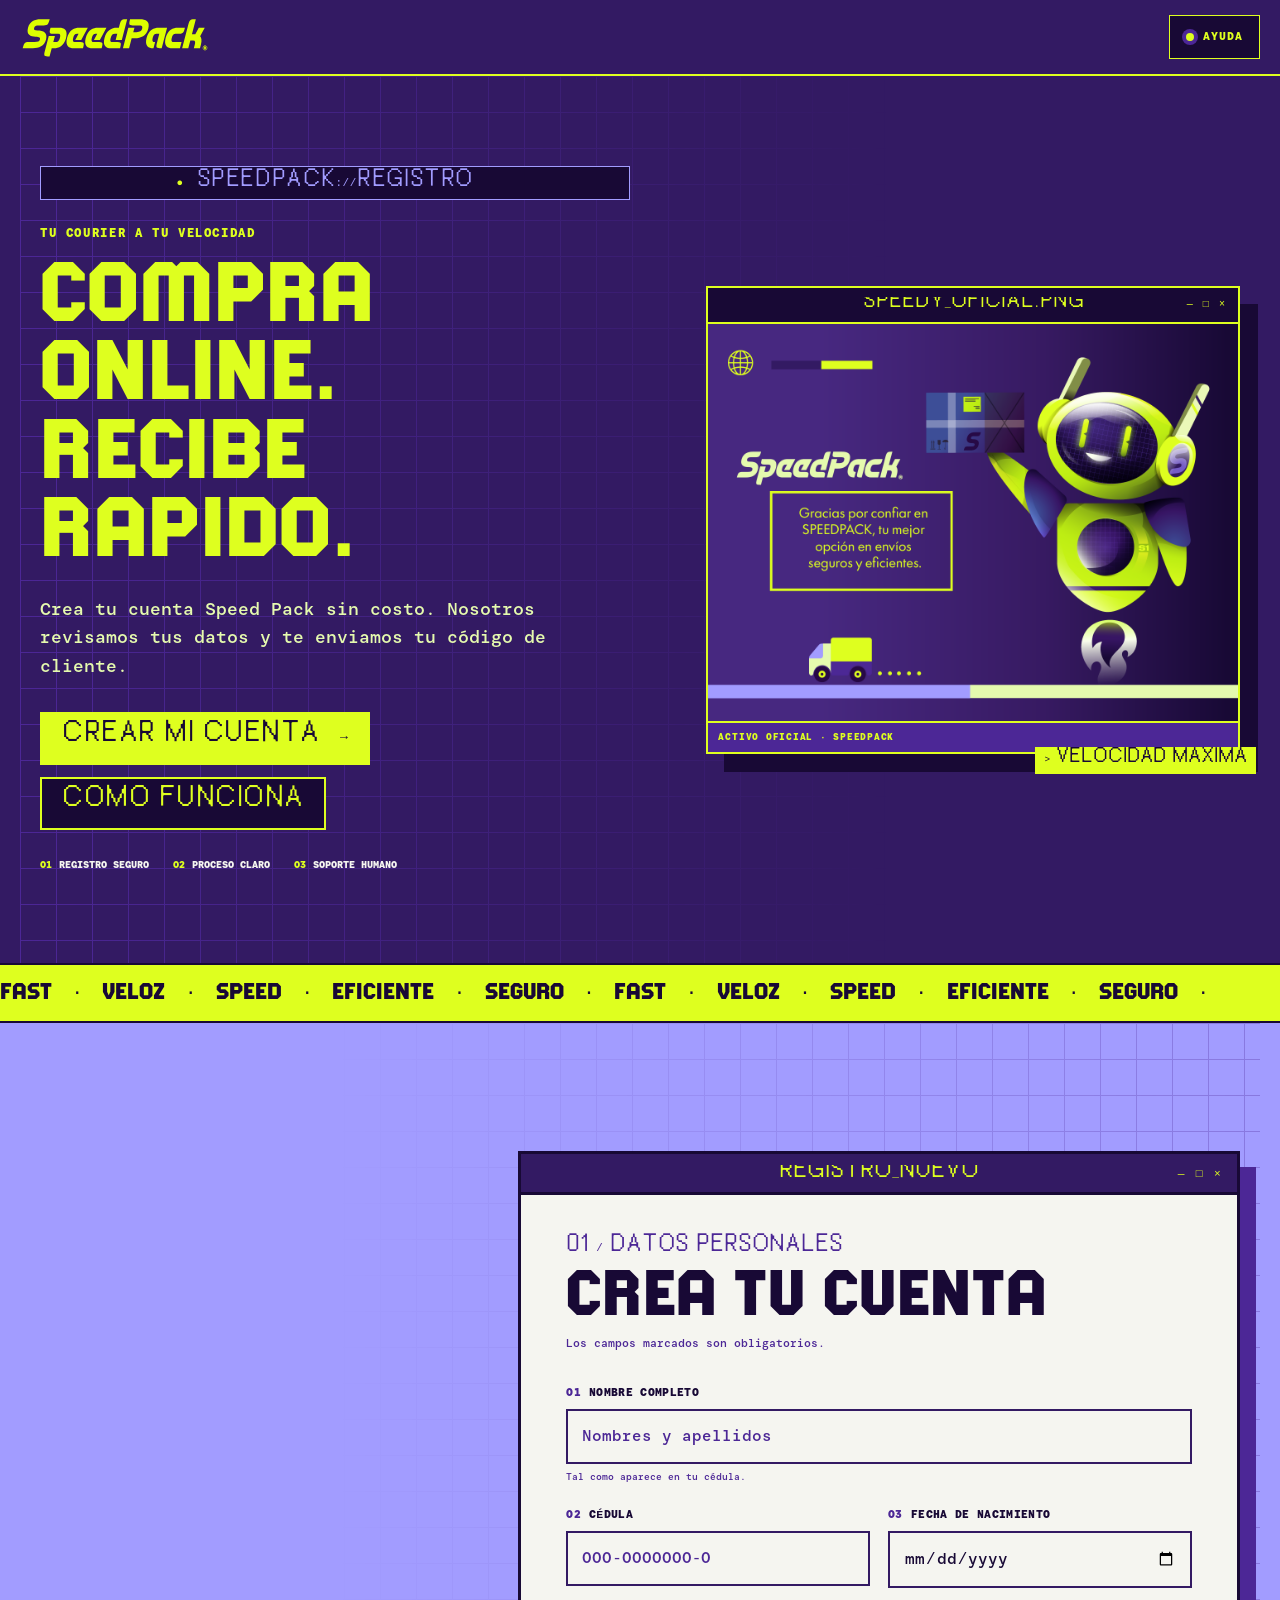
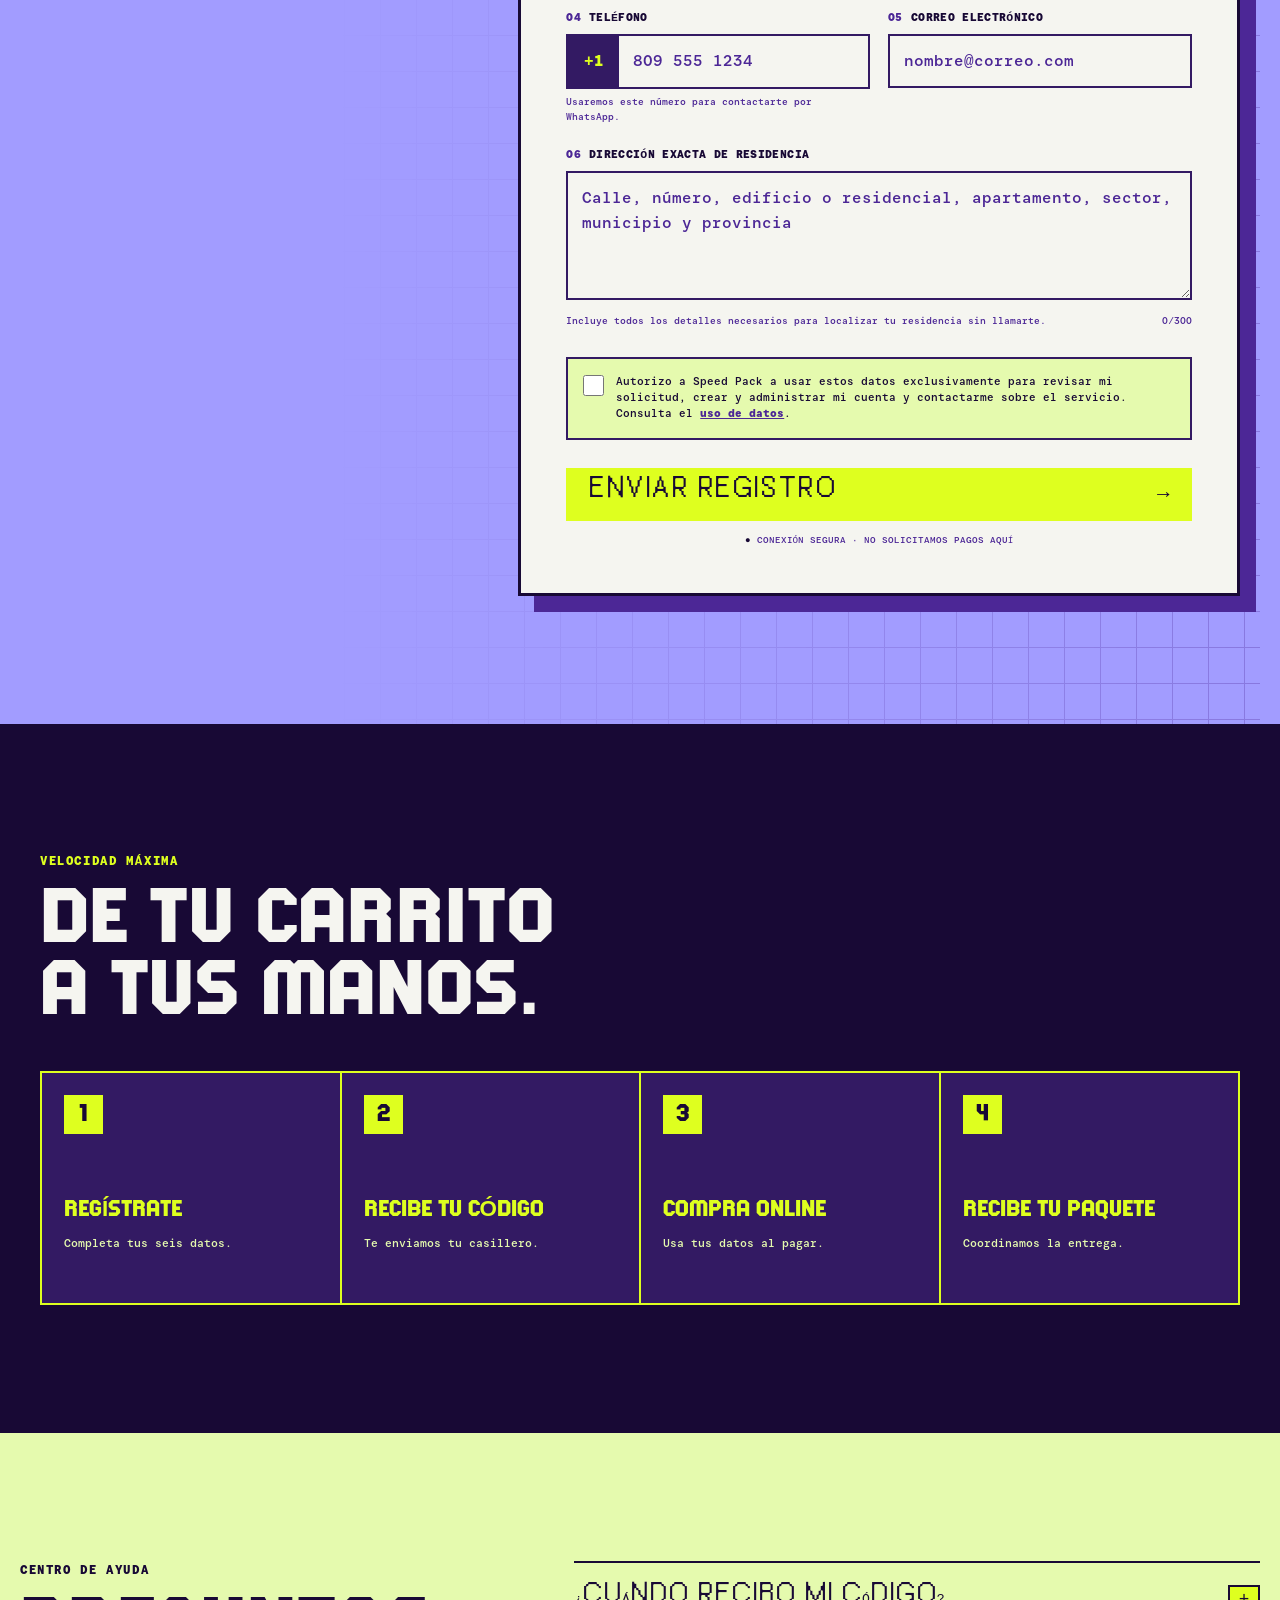
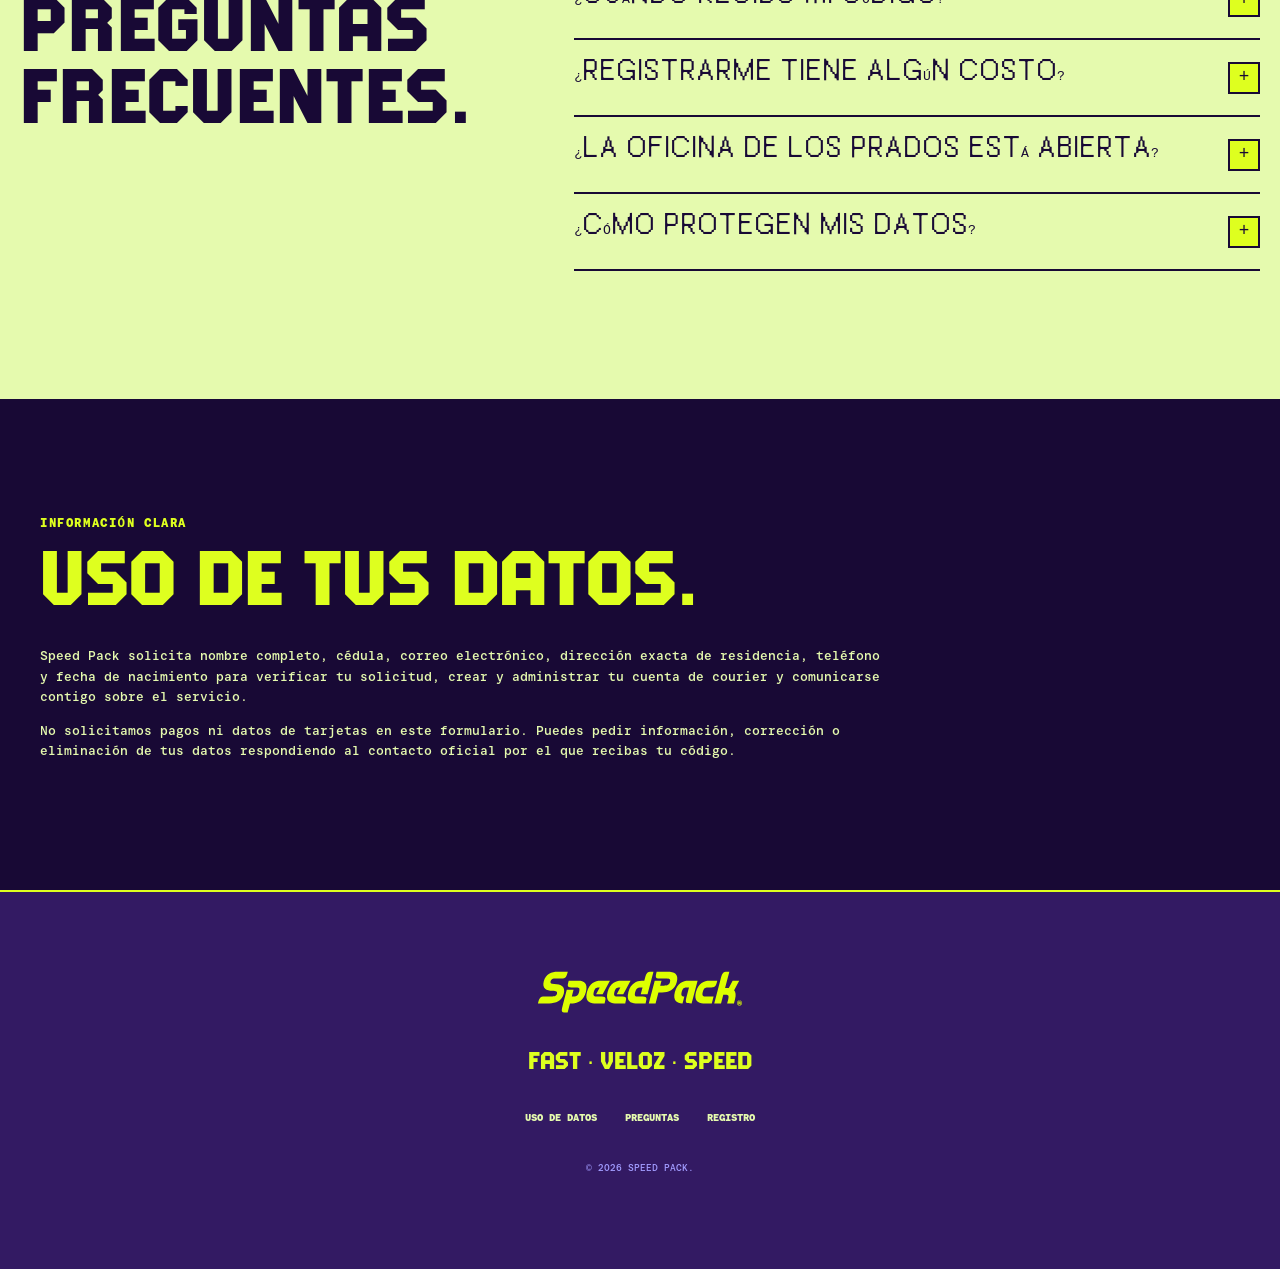
==== commit 3b9c2d57: "Corregir textos y estructura móvil" ====
--- a/index.html
+++ b/index.html
@@ -10,7 +10,7 @@
     <meta property="og:type" content="website">
     <title>Speed Pack · Crea tu cuenta</title>
     <link rel="icon" href="./assets/speedpack-app-icon.png" type="image/png">
-    <link rel="stylesheet" href="./styles.css?v=1.0.0">
+    <link rel="stylesheet" href="./styles.css?v=1.1.0">
     <script type="module" src="./app.js?v=1.0.0"></script>
   </head>
   <body class="campaign-page">
@@ -31,8 +31,8 @@
         <div class="hero-grid" aria-hidden="true"></div>
         <div class="hero-copy">
           <div class="system-label"><span aria-hidden="true">●</span><b id="campaign-system-code">SPEEDPACK://REGISTRO</b></div>
-          <p class="eyebrow" id="campaign-eyebrow">TU COURIER, A TU VELOCIDAD</p>
-          <h1 id="campaign-headline">COMPRA ONLINE.<br>RECIBE RAPIDO.</h1>
+          <p class="eyebrow" id="campaign-eyebrow">TU COURIER A TU VELOCIDAD</p>
+          <h1 id="campaign-headline" aria-label="Compra online. Recibe rápido.">COMPRA ONLINE.<br>RECIBE R<span class="accented-letter accented-a" aria-hidden="true">A</span>PIDO.</h1>
           <p class="hero-intro" id="campaign-description">Crea tu cuenta Speed Pack sin costo. Nosotros revisamos tus datos y te enviamos tu código de cliente.</p>
 
           <div class="hero-actions">
@@ -52,7 +52,7 @@
         <figure class="brand-art-frame">
           <div class="art-window-bar"><span class="window-title">SPEEDY_OFICIAL.PNG</span><span class="window-controls" aria-hidden="true">— □ ×</span></div>
           <img src="./assets/speedpack-credentials-art.png" alt="Speedy, la mascota robot oficial de Speed Pack, sosteniendo un paquete" width="2560" height="1920" fetchpriority="high">
-          <figcaption>ACTIVO OFICIAL · SPEED PACK</figcaption>
+          <figcaption>ACTIVO OFICIAL · SPEEDPACK</figcaption>
         </figure>
       </section>
 
@@ -64,7 +64,7 @@
         <div class="registration-grid" aria-hidden="true"></div>
         <div class="registration-intro">
           <p class="eyebrow dark">TU CUENTA SPEED PACK</p>
-          <h2>TODO EMPIEZA<br>AQUI.</h2>
+          <h2 aria-label="Todo empieza aquí.">TODO EMPIEZA<br>AQU<span class="accented-letter accented-i" aria-hidden="true">I</span>.</h2>
           <p>Solo pedimos los datos necesarios para crear y operar tu cuenta. Completa cada campo exactamente como aparece en tus documentos.</p>
           <div class="data-points">
             <div><strong>06</strong><span>DATOS<br>NECESARIOS</span></div>
@@ -98,7 +98,7 @@
 
             <div class="field-grid two-columns">
               <div class="field">
-                <label for="document-number"><span>02</span> CEDULA</label>
+              <label for="document-number"><span>02</span> CÉDULA</label>
                 <input id="document-number" name="documentNumber" type="text" inputmode="numeric" autocomplete="off" maxlength="13" placeholder="000-0000000-0" aria-describedby="documentNumber-error" required>
                 <p class="field-error" id="documentNumber-error"></p>
               </div>
@@ -111,20 +111,20 @@
 
             <div class="field-grid two-columns">
               <div class="field">
-                <label for="phone"><span>04</span> TELEFONO</label>
+                <label for="phone"><span>04</span> TELÉFONO</label>
                 <div class="phone-field"><b>+1</b><input id="phone" name="phone" type="tel" inputmode="tel" autocomplete="tel" placeholder="809 555 1234" maxlength="12" aria-describedby="phone-hint phone-error" required></div>
                 <p class="field-hint" id="phone-hint">Usaremos este número para contactarte por WhatsApp.</p>
                 <p class="field-error" id="phone-error"></p>
               </div>
               <div class="field">
-                <label for="email"><span>05</span> CORREO ELECTRONICO</label>
+                <label for="email"><span>05</span> CORREO ELECTRÓNICO</label>
                 <input id="email" name="email" type="email" autocomplete="email" inputmode="email" maxlength="254" placeholder="nombre@correo.com" aria-describedby="email-error" required>
                 <p class="field-error" id="email-error"></p>
               </div>
             </div>
 
             <div class="field">
-              <label for="address-line"><span>06</span> DIRECCION EXACTA DE RESIDENCIA</label>
+              <label for="address-line"><span>06</span> DIRECCIÓN EXACTA DE RESIDENCIA</label>
               <textarea id="address-line" name="addressLine" autocomplete="street-address" rows="4" maxlength="300" placeholder="Calle, número, edificio o residencial, apartamento, sector, municipio y provincia" aria-describedby="addressLine-hint addressLine-error" required></textarea>
               <div class="field-meta"><p class="field-hint" id="addressLine-hint">Incluye todos los detalles necesarios para localizar tu residencia sin llamarte.</p><span id="address-count">0/300</span></div>
               <p class="field-error" id="addressLine-error"></p>
@@ -141,7 +141,7 @@
             <button class="brand-button brand-button-primary submit-button" id="submit-registration" type="submit">
               <span>ENVIAR REGISTRO</span><b aria-hidden="true">→</b>
             </button>
-            <p class="secure-submit"><span>●</span> CONEXION SEGURA · NO SOLICITAMOS PAGOS AQUI</p>
+            <p class="secure-submit"><span>●</span> CONEXIÓN SEGURA · NO SOLICITAMOS PAGOS AQUÍ</p>
           </form>
 
           <section class="confirmation" id="confirmation" aria-labelledby="confirmation-title" hidden>
@@ -150,12 +150,12 @@
             <h2 id="confirmation-title" tabindex="-1">¡LISTO, <span id="confirmation-name"></span>!</h2>
             <p>Revisaremos tus datos y enviaremos tu código Speed Pack y la dirección de tu casillero por WhatsApp o correo.</p>
             <div class="request-code">
-              <span>NUMERO DE SOLICITUD</span>
+              <span>NÚMERO DE SOLICITUD</span>
               <div><strong id="confirmation-code"></strong><button id="copy-code" type="button" aria-label="Copiar número de solicitud">COPIAR</button></div>
             </div>
             <ol class="next-steps">
               <li><span>1</span> REVISAMOS TUS DATOS</li>
-              <li><span>2</span> RECIBES TU CODIGO</li>
+              <li><span>2</span> RECIBES TU CÓDIGO</li>
               <li><span>3</span> EMPIEZAS A RECIBIR TUS PAQUETES</li>
             </ol>
             <a class="brand-button brand-button-primary" id="confirmation-whatsapp" href="#" hidden>ESCRIBIR A SPEED PACK →</a>
@@ -167,12 +167,12 @@
 
       <section class="how-section" id="como-funciona">
         <div class="section-heading">
-          <p class="eyebrow">VELOCIDAD MAXIMA</p>
+          <p class="eyebrow">VELOCIDAD MÁXIMA</p>
           <h2>DE TU CARRITO<br>A TUS MANOS.</h2>
         </div>
         <ol class="process-grid">
-          <li><span>1</span><h3>REGISTRATE</h3><p>Completa tus seis datos.</p></li>
-          <li><span>2</span><h3>RECIBE TU CODIGO</h3><p>Te enviamos tu casillero.</p></li>
+          <li><span>1</span><h3>REGÍSTRATE</h3><p>Completa tus seis datos.</p></li>
+          <li><span>2</span><h3>RECIBE TU CÓDIGO</h3><p>Te enviamos tu casillero.</p></li>
           <li><span>3</span><h3>COMPRA ONLINE</h3><p>Usa tus datos al pagar.</p></li>
           <li><span>4</span><h3>RECIBE TU PAQUETE</h3><p>Coordinamos la entrega.</p></li>
         </ol>
@@ -185,26 +185,26 @@
         </div>
         <div class="faq-list">
           <details>
-            <summary>¿CUANDO RECIBO MI CODIGO?<span>+</span></summary>
+            <summary>¿CUÁNDO RECIBO MI CÓDIGO?<span>+</span></summary>
             <p>Después de validar tus datos, enviaremos por WhatsApp o correo tu código de cliente y la dirección que usarás en tus compras.</p>
           </details>
           <details>
-            <summary>¿REGISTRARME TIENE ALGUN COSTO?<span>+</span></summary>
+            <summary>¿REGISTRARME TIENE ALGÚN COSTO?<span>+</span></summary>
             <p>No. Completar este formulario y solicitar tu cuenta Speed Pack no tiene costo.</p>
           </details>
           <details>
-            <summary>¿LA OFICINA DE LOS PRADOS ESTA ABIERTA?<span>+</span></summary>
+            <summary>¿LA OFICINA DE LOS PRADOS ESTÁ ABIERTA?<span>+</span></summary>
             <p>Todavía no está abierta al público. Actualmente coordinamos la entrega dentro de las zonas habilitadas.</p>
           </details>
           <details>
-            <summary>¿COMO PROTEGEN MIS DATOS?<span>+</span></summary>
+            <summary>¿CÓMO PROTEGEN MIS DATOS?<span>+</span></summary>
             <p>Los registros llegan a una hoja privada de Speed Pack y se usan únicamente para crear y administrar tu cuenta y contactarte sobre el servicio.</p>
           </details>
         </div>
       </section>
 
       <section class="data-use-section" id="uso-de-datos" aria-labelledby="data-use-title">
-        <p class="eyebrow">INFORMACION CLARA</p>
+        <p class="eyebrow">INFORMACIÓN CLARA</p>
         <h2 id="data-use-title">USO DE TUS DATOS.</h2>
         <p>Speed Pack solicita nombre completo, cédula, correo electrónico, dirección exacta de residencia, teléfono y fecha de nacimiento para verificar tu solicitud, crear y administrar tu cuenta de courier y comunicarse contigo sobre el servicio.</p>
         <p>No solicitamos pagos ni datos de tarjetas en este formulario. Puedes pedir información, corrección o eliminación de tus datos respondiendo al contacto oficial por el que recibas tu código.</p>
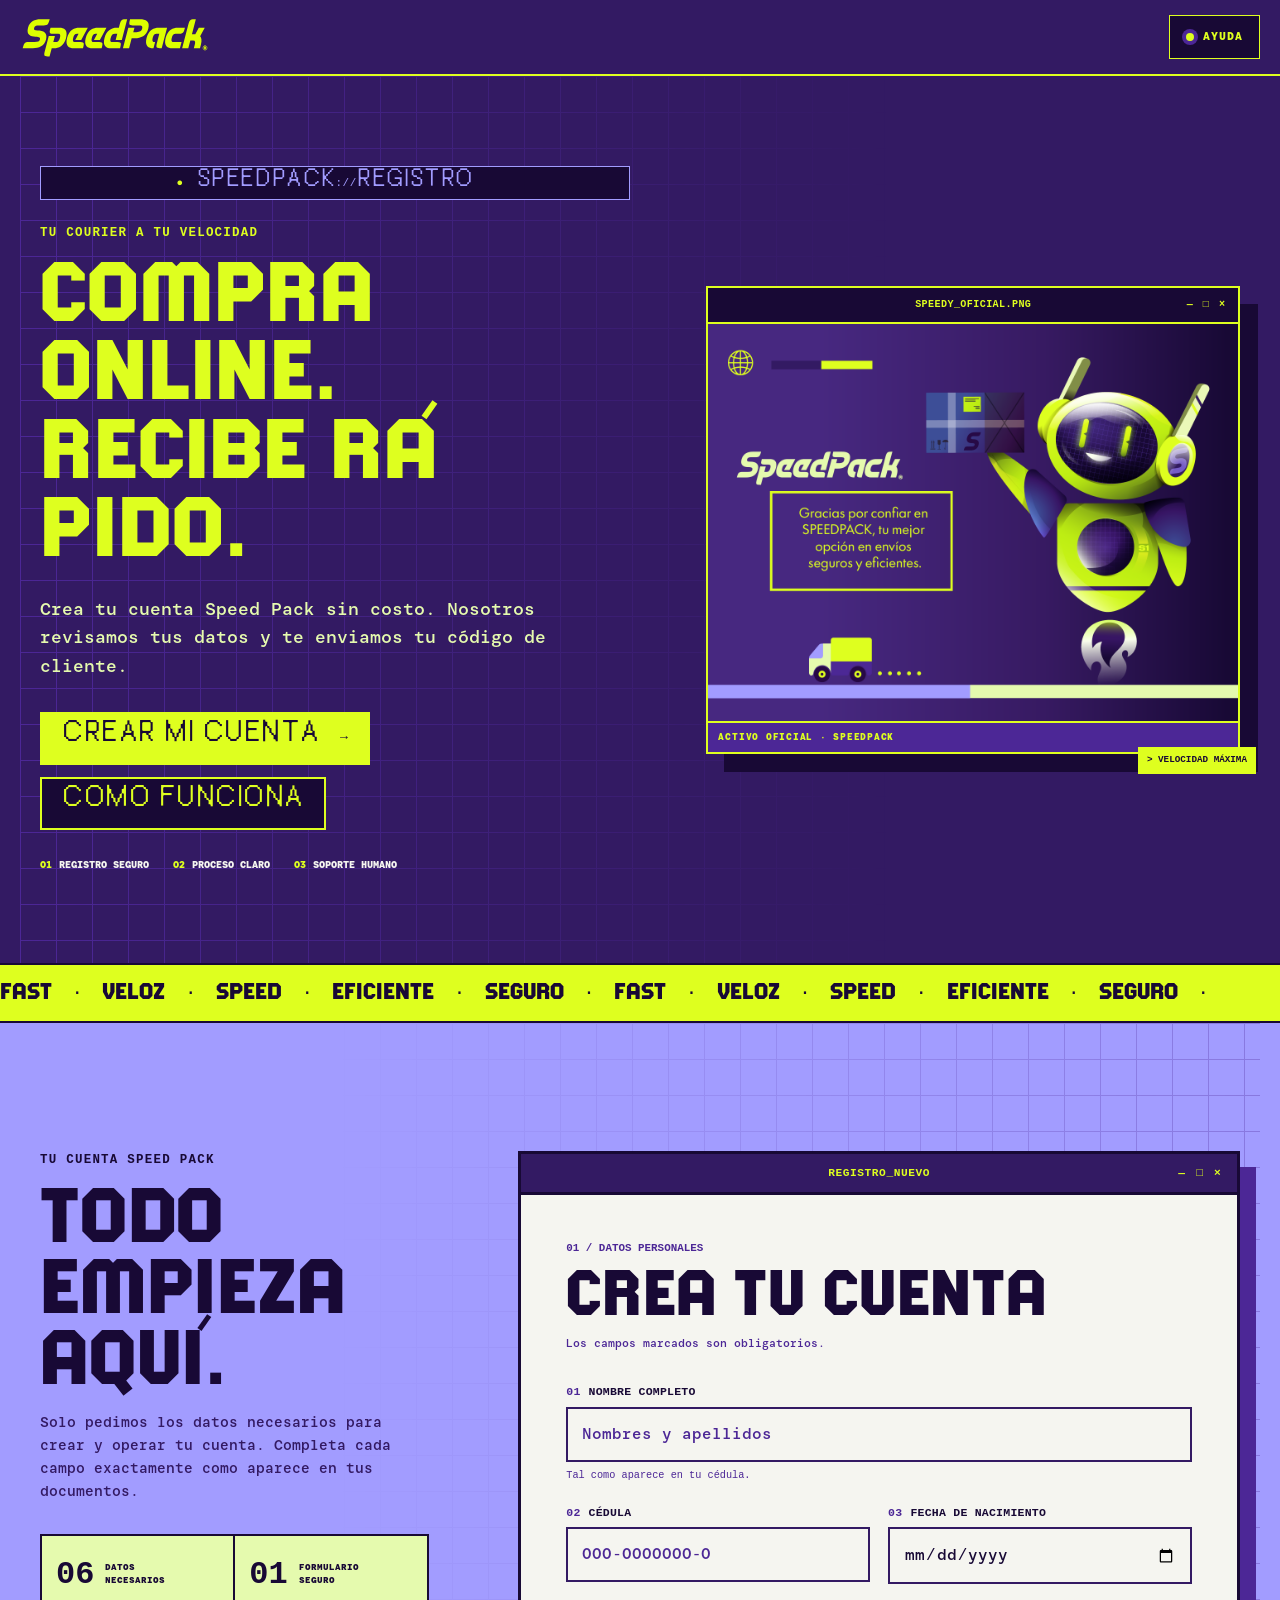
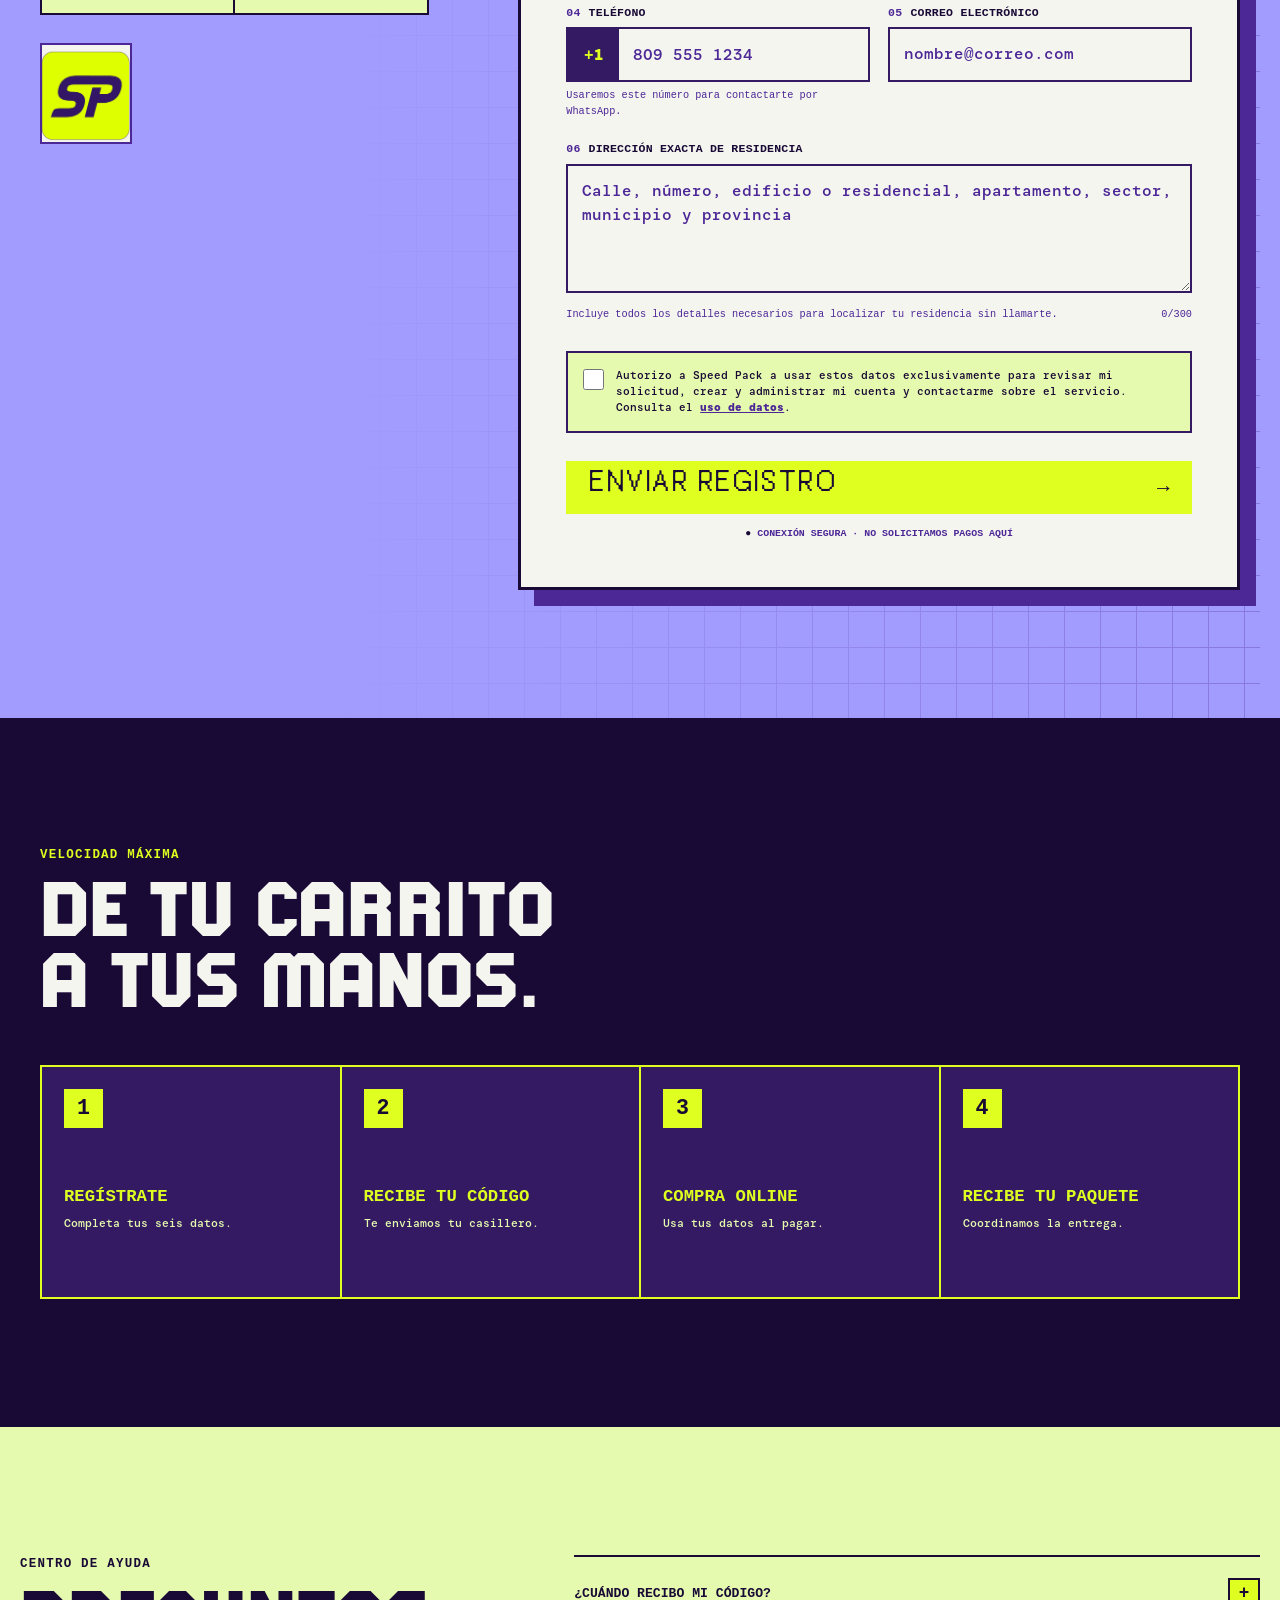
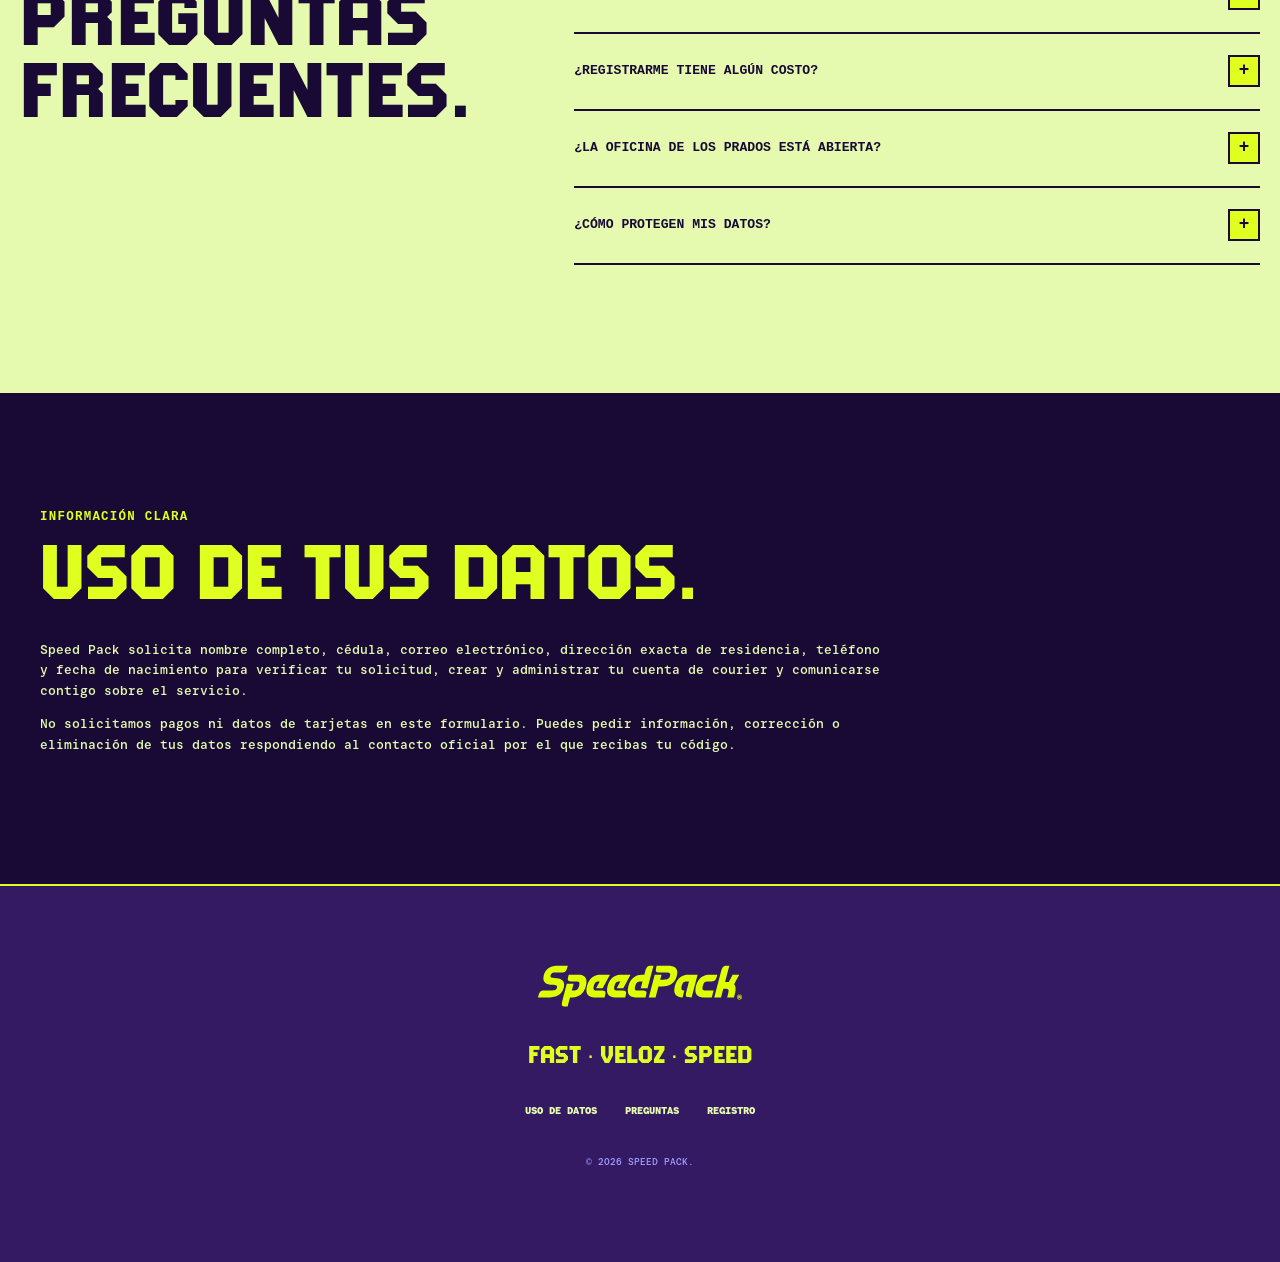
==== commit 3798a4f1: "Publicar versión móvil corregida" ====
--- a/index.html
+++ b/index.html
@@ -10,7 +10,7 @@
     <meta property="og:type" content="website">
     <title>Speed Pack · Crea tu cuenta</title>
     <link rel="icon" href="./assets/speedpack-app-icon.png" type="image/png">
-    <link rel="stylesheet" href="./styles.css?v=1.1.0">
+    <link rel="stylesheet" href="./styles.css?v=1.1.1">
     <script type="module" src="./app.js?v=1.0.0"></script>
   </head>
   <body class="campaign-page">
--- a/styles.css
+++ b/styles.css
@@ -46,6 +46,7 @@
   --font-body: "Associate Mono", monospace;
   --font-display: "Dothed", sans-serif;
   --font-pixel: "FK Raster Grotesk", monospace;
+  --font-ui-mono: ui-monospace, "SFMono-Regular", Menlo, Monaco, Consolas, "Liberation Mono", monospace;
   --content: 1240px;
   color-scheme: dark;
   font-family: var(--font-body);
@@ -151,7 +152,7 @@
 .system-label span { color: var(--neon); }
 .system-label b { grid-column: 2; font: inherit; text-align: center; }
 .system-label::after { content: ""; grid-column: 3; }
-.eyebrow { margin: 0 0 13px; color: var(--neon); font-size: .78rem; font-weight: 700; letter-spacing: .13em; }
+.eyebrow { margin: 0 0 13px; color: var(--neon); font-family: var(--font-ui-mono); font-size: .78rem; font-weight: 800; letter-spacing: .1em; }
 .eyebrow.dark { color: var(--night); }
 .hero h1, .registration-intro h2, .section-heading h2, .form-heading h2, .confirmation h2 {
   margin: 0;
@@ -161,6 +162,10 @@
   line-height: .93;
 }
 .hero h1 { max-width: 720px; color: var(--neon); font-size: clamp(3.25rem, 6.6vw, 6.7rem); }
+.accented-letter { position: relative; display: inline-block; }
+.accented-letter::after { content: ""; position: absolute; top: -.08em; width: .22em; height: .07em; background: currentColor; transform: rotate(-55deg); transform-origin: center; }
+.accented-a::after { left: .43em; }
+.accented-i::after { left: .18em; }
 .hero-intro { max-width: 650px; margin: 25px 0 0; color: var(--mint); font-size: clamp(.98rem, 1.5vw, 1.14rem); }
 
 .offer-terminal { max-width: 650px; margin-top: 32px; border: 2px solid var(--neon); background: var(--night); box-shadow: 12px 12px 0 var(--purple); }
@@ -187,6 +192,7 @@
   font-size: .82rem;
   font-weight: 500;
   letter-spacing: .04em;
+  white-space: nowrap;
   text-decoration: none;
   transition: transform 140ms ease, box-shadow 140ms ease;
 }
@@ -198,10 +204,10 @@
 .trust-list li { display: flex; gap: 7px; align-items: center; }.trust-list span { color: var(--neon); }
 
 .brand-art-frame { position: relative; margin: 0; border: 2px solid var(--neon); background: var(--purple); box-shadow: 18px 18px 0 var(--night); }
-.art-window-bar { position: relative; display: flex; justify-content: flex-end; align-items: center; min-height: 36px; padding: 8px 11px; border-bottom: 2px solid var(--neon); background: var(--night); color: var(--neon); font-family: var(--font-pixel); font-size: .63rem; }
+.art-window-bar { position: relative; display: flex; justify-content: flex-end; align-items: center; min-height: 36px; padding: 8px 11px; border-bottom: 2px solid var(--neon); background: var(--night); color: var(--neon); font-family: var(--font-ui-mono); font-size: .63rem; font-weight: 700; letter-spacing: .04em; }
 .brand-art-frame > img { width: 100%; height: auto; aspect-ratio: 4 / 3; object-fit: contain; background: var(--purple-dark); }
 .brand-art-frame figcaption { padding: 7px 10px; border-top: 2px solid var(--neon); background: var(--purple); color: var(--neon); font-size: .6rem; font-weight: 700; letter-spacing: .08em; }
-.brand-art-frame::after { content: "> VELOCIDAD MAXIMA"; position: absolute; right: -18px; bottom: -22px; padding: 6px 9px; background: var(--neon); color: var(--night); font-family: var(--font-pixel); font-size: .58rem; }
+.brand-art-frame::after { content: "> VELOCIDAD MÁXIMA"; position: absolute; right: -18px; bottom: -22px; padding: 6px 9px; background: var(--neon); color: var(--night); font-family: var(--font-ui-mono); font-size: .58rem; font-weight: 800; }
 
 .speed-ticker { overflow: hidden; border-block: 2px solid var(--night); background: var(--neon); color: var(--night); }
 .speed-ticker div { width: max-content; padding: 10px 0; font-family: var(--font-display); font-size: 1.45rem; word-spacing: 1rem; animation: ticker 24s linear infinite; }
@@ -225,22 +231,22 @@
 .registration-intro > p:not(.eyebrow) { max-width: 470px; color: var(--purple-dark); font-size: .92rem; }
 .data-points { display: grid; grid-template-columns: repeat(2, 1fr); gap: 2px; margin-top: 30px; border: 2px solid var(--night); background: var(--night); }
 .data-points div { display: flex; align-items: center; gap: 11px; padding: 14px; background: var(--mint); }
-.data-points strong { font-family: var(--font-display); font-size: 2rem; }.data-points span { font-size: .58rem; font-weight: 700; line-height: 1.35; }
+.data-points strong { font-family: var(--font-ui-mono); font-size: 2rem; font-weight: 800; }.data-points span { font-size: .58rem; font-weight: 700; line-height: 1.35; }
 .official-app-icon { width: 92px; height: 101px; margin-top: 28px; object-fit: cover; object-position: top; border: 2px solid var(--purple); }
 
 .form-window { border: 3px solid var(--night); background: var(--paper); color: var(--night); color-scheme: light; box-shadow: 16px 16px 0 var(--purple); }
-.form-window-bar { position: relative; display: flex; justify-content: flex-end; align-items: center; min-height: 41px; padding: 10px 14px; border-bottom: 3px solid var(--night); background: var(--purple-dark); color: var(--neon); font-family: var(--font-pixel); font-size: .7rem; }
+.form-window-bar { position: relative; display: flex; justify-content: flex-end; align-items: center; min-height: 41px; padding: 10px 14px; border-bottom: 3px solid var(--night); background: var(--purple-dark); color: var(--neon); font-family: var(--font-ui-mono); font-size: .7rem; font-weight: 700; letter-spacing: .05em; }
 .window-title { position: absolute; left: 50%; max-width: calc(100% - 100px); transform: translateX(-50%); overflow: hidden; text-align: center; text-overflow: ellipsis; white-space: nowrap; }
 .window-controls { flex: none; letter-spacing: .2em; }
 .form-window form, .confirmation { padding: clamp(25px, 4vw, 45px); }
 .form-heading { margin-bottom: 32px; }
-.form-heading > span { display: block; margin-bottom: 10px; color: var(--purple); font-family: var(--font-pixel); font-size: .68rem; }
+.form-heading > span { display: block; margin-bottom: 10px; color: var(--purple); font-family: var(--font-ui-mono); font-size: .68rem; font-weight: 700; }
 .form-heading h2 { font-size: clamp(2.5rem, 5vw, 4.7rem); }.form-heading p { margin: 8px 0 0; color: var(--purple); font-size: .72rem; }
 .form-message { margin: 0 0 24px; padding: 12px 14px; border: 2px solid var(--night); background: var(--mint); color: var(--night); font-size: .75rem; font-weight: 700; }
 .honeypot { position: absolute !important; left: -10000px !important; width: 1px !important; height: 1px !important; opacity: 0 !important; }
 .field-grid { display: grid; gap: 18px; }.two-columns { grid-template-columns: repeat(2, minmax(0, 1fr)); }
 .field { margin-bottom: 21px; }
-.field label { display: flex; gap: 8px; margin-bottom: 7px; color: var(--night); font-size: .72rem; font-weight: 700; letter-spacing: .03em; }
+.field label { display: flex; gap: 8px; margin-bottom: 7px; color: var(--night); font-family: var(--font-ui-mono); font-size: .72rem; font-weight: 800; letter-spacing: .02em; line-height: 1.35; }
 .field label > span { color: var(--purple); }
 input, textarea { width: 100%; min-height: 51px; padding: 13px 14px; border: 2px solid var(--purple-dark); border-radius: 0; background: var(--paper); color: var(--night); font-size: 16px; outline: none; }
 textarea { min-height: 112px; resize: vertical; }
@@ -250,28 +256,28 @@
 input[aria-invalid="true"], textarea[aria-invalid="true"] { border-color: var(--night); background: var(--mint); }
 .phone-field { display: grid; grid-template-columns: auto 1fr; border: 2px solid var(--purple-dark); background: var(--purple-dark); }
 .phone-field:focus-within { box-shadow: 5px 5px 0 var(--neon); }.phone-field b { display: grid; place-items: center; min-width: 51px; color: var(--neon); }.phone-field input { border: 0; }
-.field-hint, .field-meta { color: var(--purple); font-size: .61rem; }.field-hint { margin: 6px 0 0; }.field-meta { display: flex; justify-content: space-between; gap: 12px; }.field-meta .field-hint { max-width: 540px; }.field-meta > span { margin-top: 6px; white-space: nowrap; }
+.field-hint, .field-meta { color: var(--purple); font-family: var(--font-ui-mono); font-size: .64rem; }.field-hint { margin: 6px 0 0; }.field-meta { display: flex; justify-content: space-between; gap: 12px; }.field-meta .field-hint { max-width: 540px; }.field-meta > span { margin-top: 6px; white-space: nowrap; }
 .field-error { min-height: 0; margin: 6px 0 0; color: var(--night); font-size: .64rem; font-weight: 700; }.field-error:not(:empty)::before { content: "ERROR_404: "; color: var(--purple); }.field-error:empty { margin: 0; }
 .consent-panel { margin: 28px 0; padding: 15px; border: 2px solid var(--purple-dark); background: var(--mint); }
 .consent-panel label { display: grid; grid-template-columns: 22px 1fr; gap: 11px; align-items: start; cursor: pointer; }
 .consent-panel input { width: 21px; min-height: 21px; margin: 1px 0 0; accent-color: var(--purple-dark); box-shadow: none; }.consent-panel label span { font-size: .7rem; line-height: 1.45; }.consent-panel a { color: var(--purple); font-weight: 700; }
-.submit-button { width: 100%; }.submit-button b { font-size: 1.3rem; }.secure-submit { margin: 13px 0 0; color: var(--purple); font-size: .58rem; text-align: center; }.secure-submit span { color: var(--night); }
+.submit-button { width: 100%; }.submit-button b { font-size: 1.3rem; }.secure-submit { margin: 13px 0 0; color: var(--purple); font-family: var(--font-ui-mono); font-size: .62rem; font-weight: 700; line-height: 1.45; text-align: center; }.secure-submit span { color: var(--night); }
 
 .confirmation { text-align: center; }
 .success-console { display: grid; place-items: center; width: 82px; height: 82px; margin: 0 auto 27px; border: 3px solid var(--night); background: var(--neon); color: var(--night); font-family: var(--font-display); font-size: 3rem; box-shadow: 8px 8px 0 var(--purple); }
 .confirmation h2 { font-size: clamp(2.4rem, 5vw, 4.5rem); }.confirmation > p:not(.eyebrow) { color: var(--purple-dark); font-size: .84rem; }
-.request-code { margin: 25px 0; padding: 17px; border: 2px dashed var(--purple); background: var(--mint); }.request-code > span { display: block; color: var(--purple); font-family: var(--font-pixel); font-size: .62rem; }.request-code > div { display: flex; justify-content: center; gap: 12px; align-items: center; margin-top: 7px; }.request-code strong { font-size: 1.2rem; }.request-code button { min-height: 36px; border: 2px solid var(--night); background: var(--neon); color: var(--night); font-size: .6rem; font-weight: 700; }
-.next-steps { display: grid; gap: 8px; margin: 0 0 25px; padding: 0; list-style: none; text-align: left; }.next-steps li { display: flex; align-items: center; gap: 11px; font-size: .68rem; font-weight: 700; }.next-steps span { display: grid; place-items: center; width: 28px; height: 28px; background: var(--purple-dark); color: var(--neon); }
+.request-code { margin: 25px 0; padding: 17px; border: 2px dashed var(--purple); background: var(--mint); }.request-code > span { display: block; color: var(--purple); font-family: var(--font-ui-mono); font-size: .62rem; font-weight: 800; }.request-code > div { display: flex; justify-content: center; gap: 12px; align-items: center; margin-top: 7px; }.request-code strong { font-size: 1.2rem; }.request-code button { min-height: 36px; border: 2px solid var(--night); background: var(--neon); color: var(--night); font-size: .6rem; font-weight: 700; }
+.next-steps { display: grid; gap: 8px; margin: 0 0 25px; padding: 0; list-style: none; text-align: left; }.next-steps li { display: flex; align-items: center; gap: 11px; font-family: var(--font-ui-mono); font-size: .68rem; font-weight: 800; }.next-steps span { display: grid; place-items: center; width: 28px; height: 28px; background: var(--purple-dark); color: var(--neon); }
 .confirmation .brand-button { width: 100%; margin-top: 9px; }.confirmation-note { font-size: .6rem !important; }
 
 .how-section, .faq-section { max-width: var(--content); margin: 0 auto; padding: clamp(80px, 10vw, 135px) 20px; }
 .how-section { background: var(--night); }
 .how-section::before { content: ""; position: absolute; z-index: -1; left: 0; right: 0; height: inherit; }
 .section-heading h2 { font-size: clamp(3.2rem, 6vw, 6rem); }.process-grid { display: grid; grid-template-columns: repeat(4, 1fr); gap: 2px; margin: 44px 0 0; padding: 2px; background: var(--neon); list-style: none; }
-.process-grid li { min-height: 230px; padding: 22px; background: var(--purple-dark); }.process-grid li > span { display: grid; place-items: center; width: 39px; height: 39px; background: var(--neon); color: var(--night); font-family: var(--font-display); font-size: 1.5rem; }.process-grid h3 { margin: 58px 0 8px; color: var(--neon); font-family: var(--font-display); font-size: 1.4rem; }.process-grid p { margin: 0; color: var(--mint); font-size: .72rem; }
+.process-grid li { min-height: 230px; padding: 22px; background: var(--purple-dark); }.process-grid li > span { display: grid; place-items: center; width: 39px; height: 39px; background: var(--neon); color: var(--night); font-family: var(--font-ui-mono); font-size: 1.35rem; font-weight: 800; }.process-grid h3 { margin: 58px 0 8px; color: var(--neon); font-family: var(--font-ui-mono); font-size: 1.08rem; font-weight: 800; line-height: 1.25; }.process-grid p { margin: 0; color: var(--mint); font-size: .72rem; }
 
 .faq-section { position: relative; display: grid; grid-template-columns: .72fr 1.28fr; gap: clamp(40px, 8vw, 110px); max-width: none; padding-left: max(20px, calc((100vw - var(--content)) / 2)); padding-right: max(20px, calc((100vw - var(--content)) / 2)); background: var(--mint); color: var(--night); }
-.faq-list { border-top: 2px solid var(--night); }.faq-list details { border-bottom: 2px solid var(--night); }.faq-list summary { display: flex; justify-content: space-between; gap: 20px; align-items: center; min-height: 75px; padding: 14px 0; cursor: pointer; font-family: var(--font-pixel); font-size: .82rem; list-style: none; }.faq-list summary::-webkit-details-marker { display: none; }.faq-list summary span { display: grid; place-items: center; width: 32px; height: 32px; border: 2px solid var(--night); background: var(--neon); font-family: var(--font-body); font-size: 1.1rem; }.faq-list details[open] summary span { background: var(--purple-dark); color: var(--neon); transform: rotate(45deg); }.faq-list details p { margin: -2px 45px 24px 0; color: var(--purple-dark); font-size: .8rem; }
+.faq-list { border-top: 2px solid var(--night); }.faq-list details { border-bottom: 2px solid var(--night); }.faq-list summary { display: flex; justify-content: space-between; gap: 20px; align-items: center; min-height: 75px; padding: 14px 0; cursor: pointer; font-family: var(--font-ui-mono); font-size: .82rem; font-weight: 800; line-height: 1.35; list-style: none; }.faq-list summary::-webkit-details-marker { display: none; }.faq-list summary span { display: grid; place-items: center; flex: 0 0 32px; width: 32px; height: 32px; border: 2px solid var(--night); background: var(--neon); font-family: var(--font-body); font-size: 1.1rem; }.faq-list details[open] summary span { background: var(--purple-dark); color: var(--neon); transform: rotate(45deg); }.faq-list details p { margin: -2px 45px 24px 0; color: var(--purple-dark); font-size: .8rem; }
 
 .data-use-section { max-width: var(--content); margin: 0 auto; padding: clamp(75px, 9vw, 115px) 20px; }
 .data-use-section h2 { margin: 0 0 28px; color: var(--neon); font-family: var(--font-display); font-size: clamp(2.9rem, 6vw, 5.5rem); line-height: .95; }
@@ -289,13 +295,22 @@
 
 @media (max-width: 640px) {
   html { scroll-padding-top: 66px; }.site-header { min-height: 64px; padding: 9px 14px; }.brand-lockup { width: 148px; }.header-help { min-height: 40px; padding: 0 10px; font-size: .62rem; }
-  .hero { gap: 45px; padding: 46px 15px 68px; }.hero-grid { background-size: 26px 26px; }.system-label { margin-bottom: 20px; font-size: .55rem; }.hero h1 { font-size: clamp(3.25rem, 16vw, 5rem); }.hero-intro { font-size: .84rem; }
+  .hero { gap: 45px; padding: 42px 15px 68px; }.hero-grid { background-size: 26px 26px; }.system-label { width: 100%; margin-bottom: 20px; font-size: .55rem; }.hero h1 { font-size: clamp(3rem, 15vw, 4.75rem); line-height: .96; }.hero-intro { font-size: .88rem; line-height: 1.55; }
   .terminal-body { grid-template-columns: 1fr; gap: 14px; }.free-offer { padding: 13px 0 0; border-top: 1px solid var(--purple); border-left: 0; }.offer-terminal { box-shadow: 8px 8px 0 var(--purple); }.hero-actions { display: grid; }.hero-actions .brand-button { width: 100%; }.trust-list { display: grid; grid-template-columns: repeat(3, 1fr); gap: 7px; }.trust-list li { display: grid; gap: 3px; font-size: .53rem; }.brand-art-frame { box-shadow: 9px 9px 0 var(--night); }.brand-art-frame::after { right: -5px; }
   .speed-ticker div { font-size: 1.1rem; }
-  .registration-section { padding: 73px 12px 85px; }.registration-intro { padding: 0 4px; }.registration-intro h2 { font-size: 3.8rem; }.registration-intro > p:not(.eyebrow) { font-size: .78rem; }.official-app-icon { width: 68px; height: 74px; top: 75px; right: 16px; }.data-points { margin-right: 0; }.data-points div { padding: 10px; }.data-points strong { font-size: 1.65rem; }.data-points span { font-size: .5rem; }
-  .form-window { box-shadow: 8px 8px 0 var(--purple); }.form-window form, .confirmation { padding: 25px 16px 29px; }.form-window-bar { font-size: .58rem; }.form-heading h2 { font-size: 2.9rem; }.two-columns { grid-template-columns: 1fr; gap: 0; }.field-meta { display: block; }.field-meta > span { display: block; text-align: right; }.brand-button { min-height: 51px; font-size: .71rem; }.secure-submit { font-size: .5rem; }
-  .how-section, .faq-section, .data-use-section { padding: 77px 15px; }.section-heading h2 { font-size: 3.6rem; }.process-grid { grid-template-columns: 1fr; }.process-grid li { display: grid; grid-template-columns: 45px 1fr; column-gap: 13px; min-height: 0; padding: 17px; }.process-grid h3 { margin: 0; }.process-grid p { grid-column: 2; }.faq-list summary { font-size: .68rem; }.faq-list details p { margin-right: 5px; }
+  .registration-section { padding: 73px 12px 85px; }.registration-intro { padding: 0 4px; }.registration-intro h2 { font-size: clamp(3rem, 14vw, 3.8rem); }.registration-intro > p:not(.eyebrow) { font-size: .82rem; line-height: 1.55; }.official-app-icon { position: static; width: 68px; height: 74px; margin-top: 20px; }.data-points { margin-right: 0; }.data-points div { padding: 10px; }.data-points strong { font-size: 1.65rem; }.data-points span { font-size: .54rem; }
+  .form-window { margin-right: 7px; box-shadow: 8px 8px 0 var(--purple); }.form-window form, .confirmation { padding: 25px 16px 29px; }.form-window-bar { font-size: .66rem; }.form-heading h2 { font-size: clamp(2.35rem, 12vw, 2.9rem); }.two-columns { grid-template-columns: 1fr; gap: 0; }.field label { font-size: .76rem; }.field-hint, .field-meta { font-size: .67rem; }.field-meta { display: block; }.field-meta > span { display: block; text-align: right; }.consent-panel label span { font-size: .75rem; }.brand-button { min-height: 51px; gap: 9px; padding-inline: 14px; font-size: clamp(.64rem, 3.25vw, .71rem); }.secure-submit { font-size: .58rem; }
+  .how-section, .faq-section, .data-use-section { padding: 77px 15px; }.section-heading h2 { font-size: clamp(2.85rem, 14vw, 3.6rem); line-height: .96; }.process-grid { grid-template-columns: 1fr; }.process-grid li { display: grid; grid-template-columns: 45px 1fr; column-gap: 13px; min-height: 0; padding: 17px; }.process-grid h3 { margin: 0; font-size: 1rem; }.process-grid p { grid-column: 2; }.faq-list summary { min-height: 68px; padding: 16px 0; font-size: .78rem; }.faq-list details p { margin-right: 5px; }
   .mobile-cta { display: block; }
+}
+
+@media (max-width: 360px) {
+  .site-header { padding-inline: 12px; }.brand-lockup { width: 134px; }.header-help { padding-inline: 9px; font-size: .58rem; }
+  .hero { padding-inline: 14px; }.hero h1 { font-size: clamp(2.82rem, 15vw, 3.15rem); }.hero-actions { gap: 9px; }.trust-list li { font-size: .56rem; line-height: 1.35; }
+  .registration-section { padding-inline: 9px; }.registration-intro { padding-inline: 6px; }.registration-intro h2 { font-size: 3rem; }
+  .form-window form, .confirmation { padding: 23px 14px 27px; }.form-heading h2 { font-size: 2.35rem; }.field label { font-size: .73rem; }.field-hint, .field-meta { font-size: .64rem; }
+  .how-section, .faq-section, .data-use-section { padding-inline: 14px; }.section-heading h2 { font-size: 2.85rem; }.faq-list summary { font-size: .75rem; }
+  .brand-button { font-size: .65rem; }.mobile-cta { padding-inline: 12px; }
 }
 
 @media (prefers-reduced-motion: reduce) {
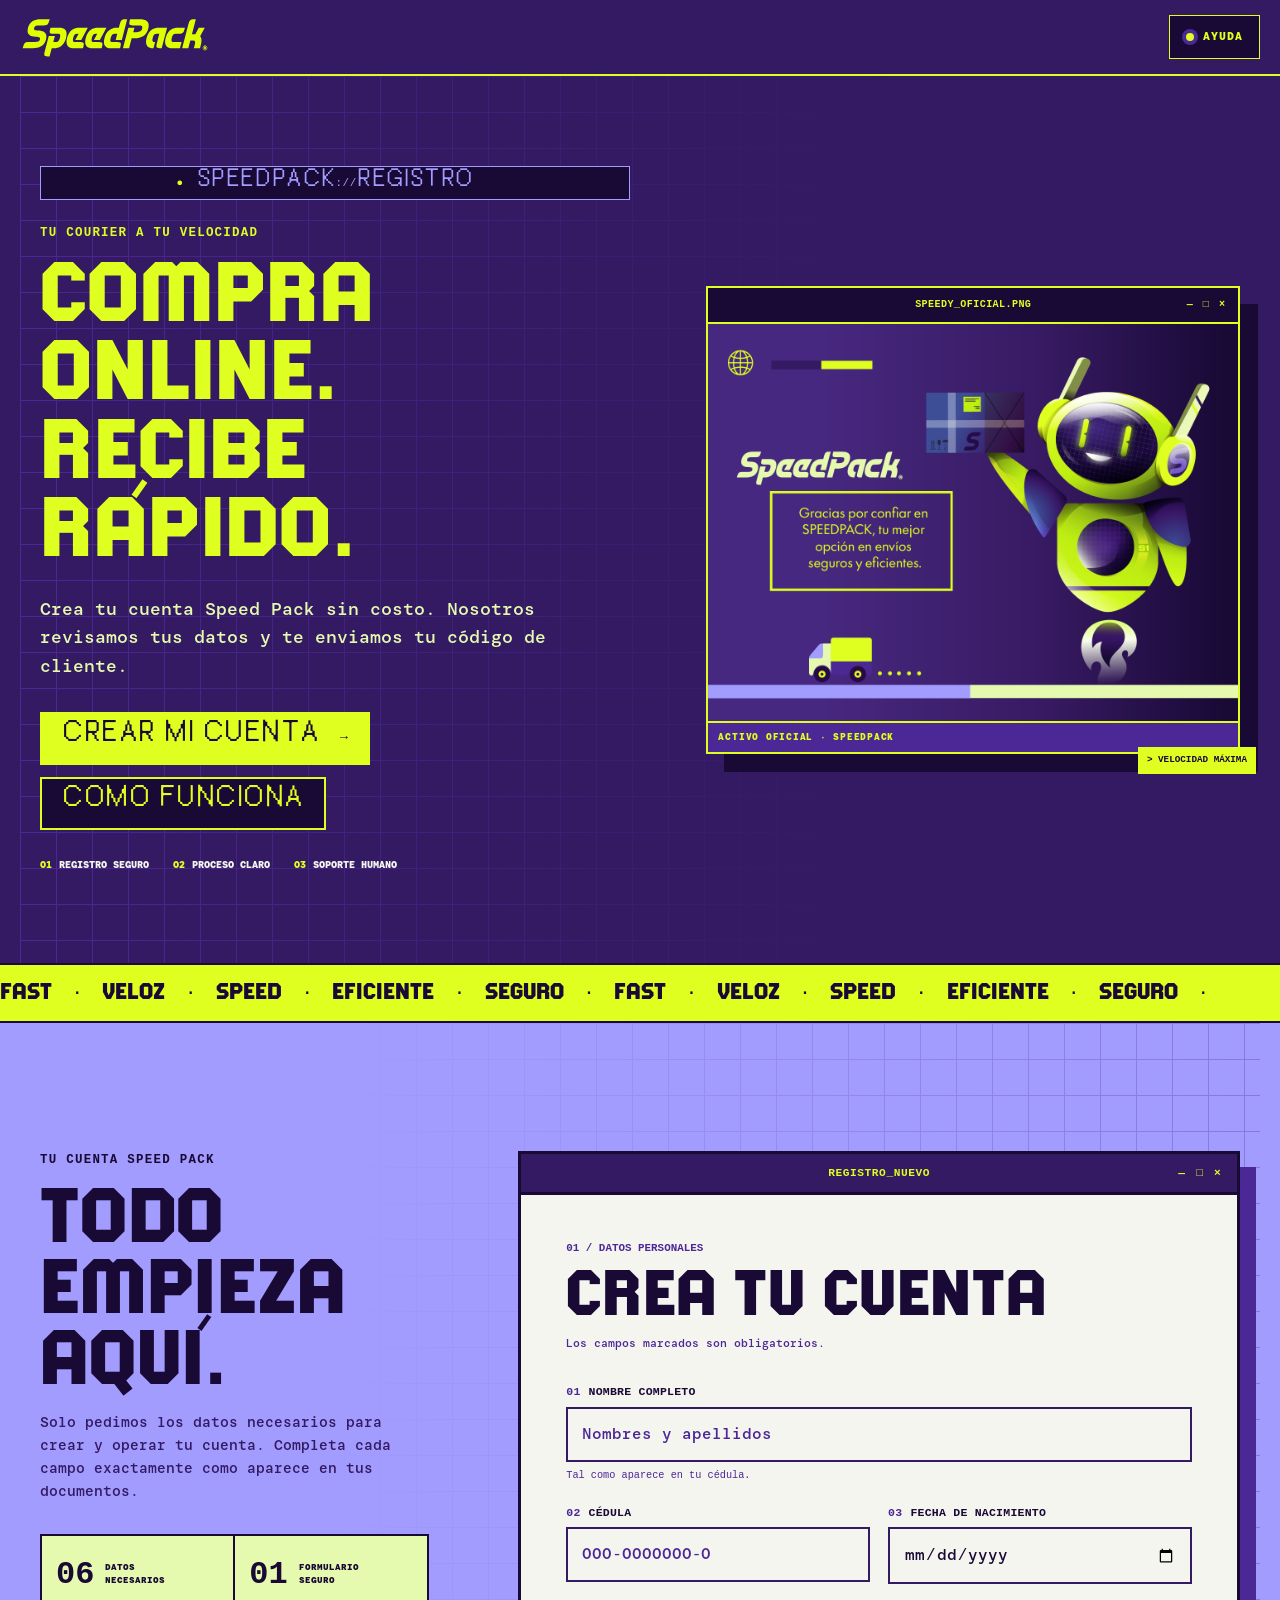
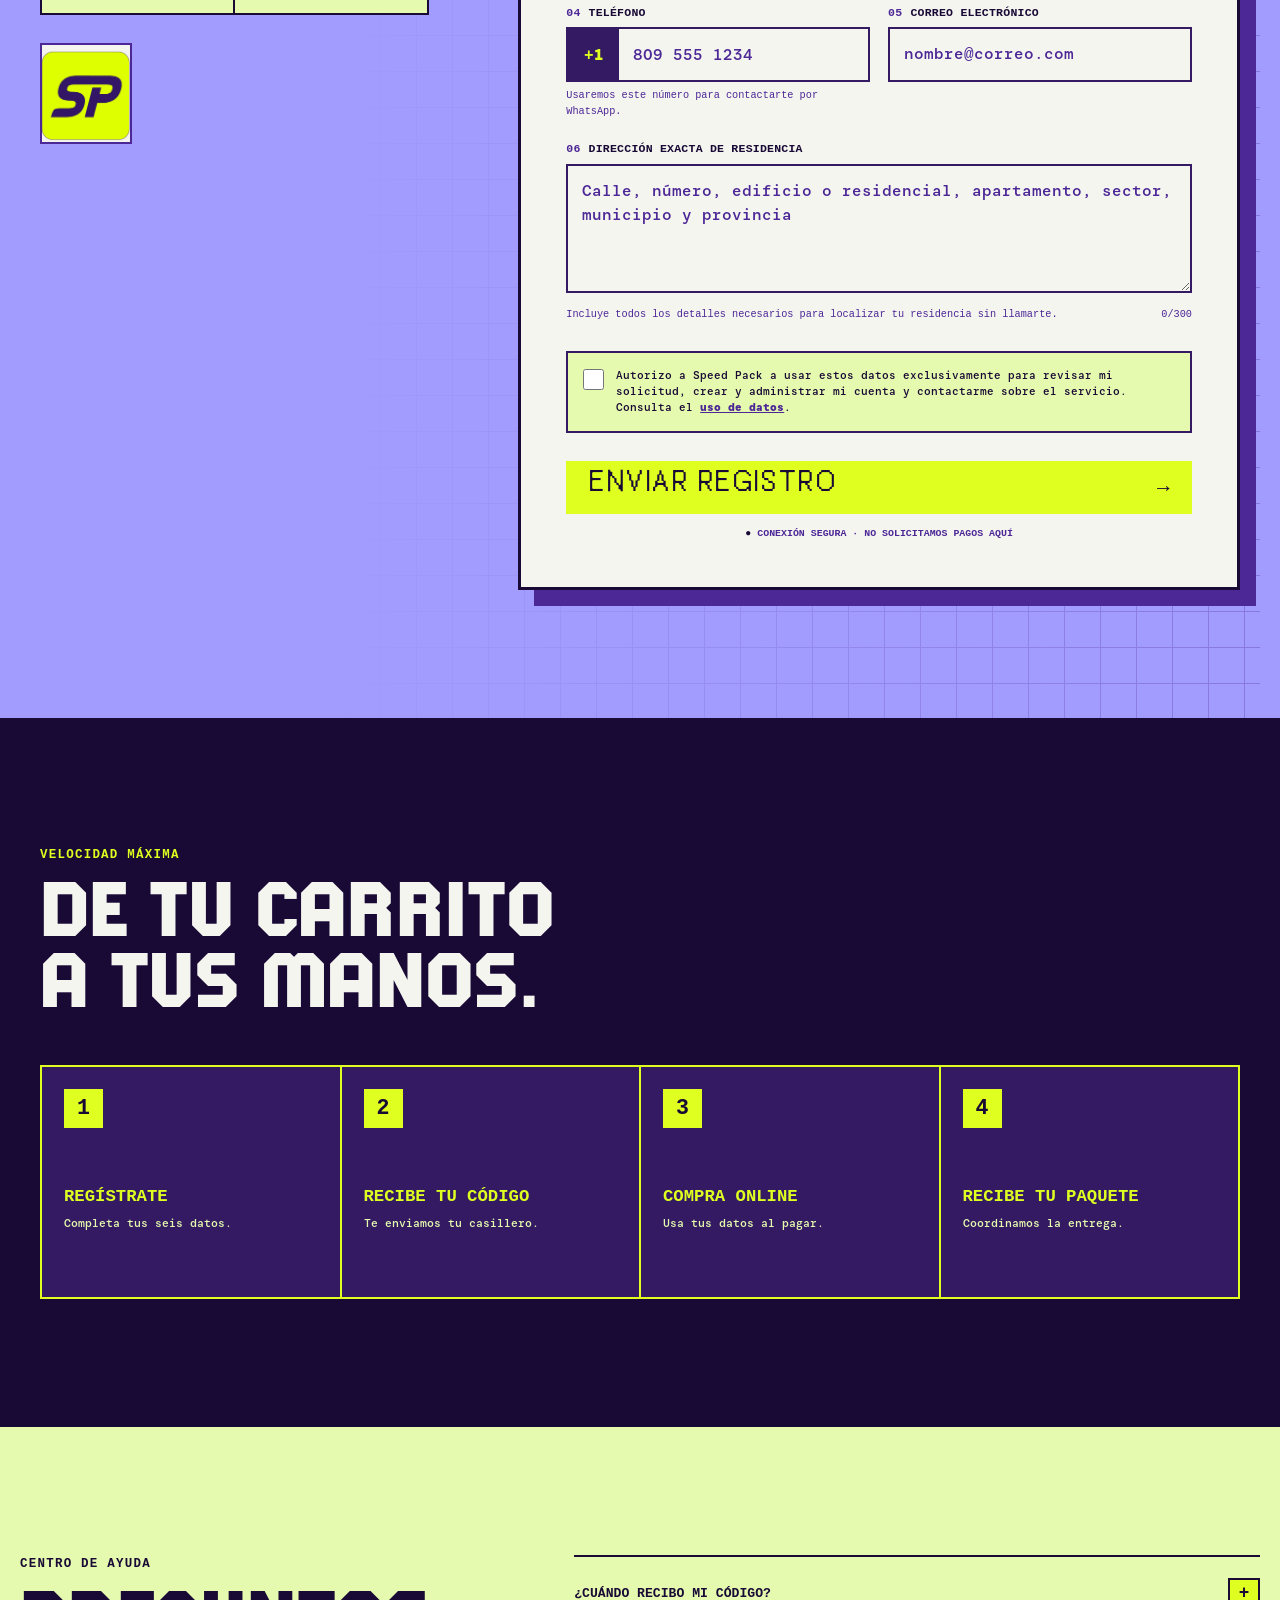
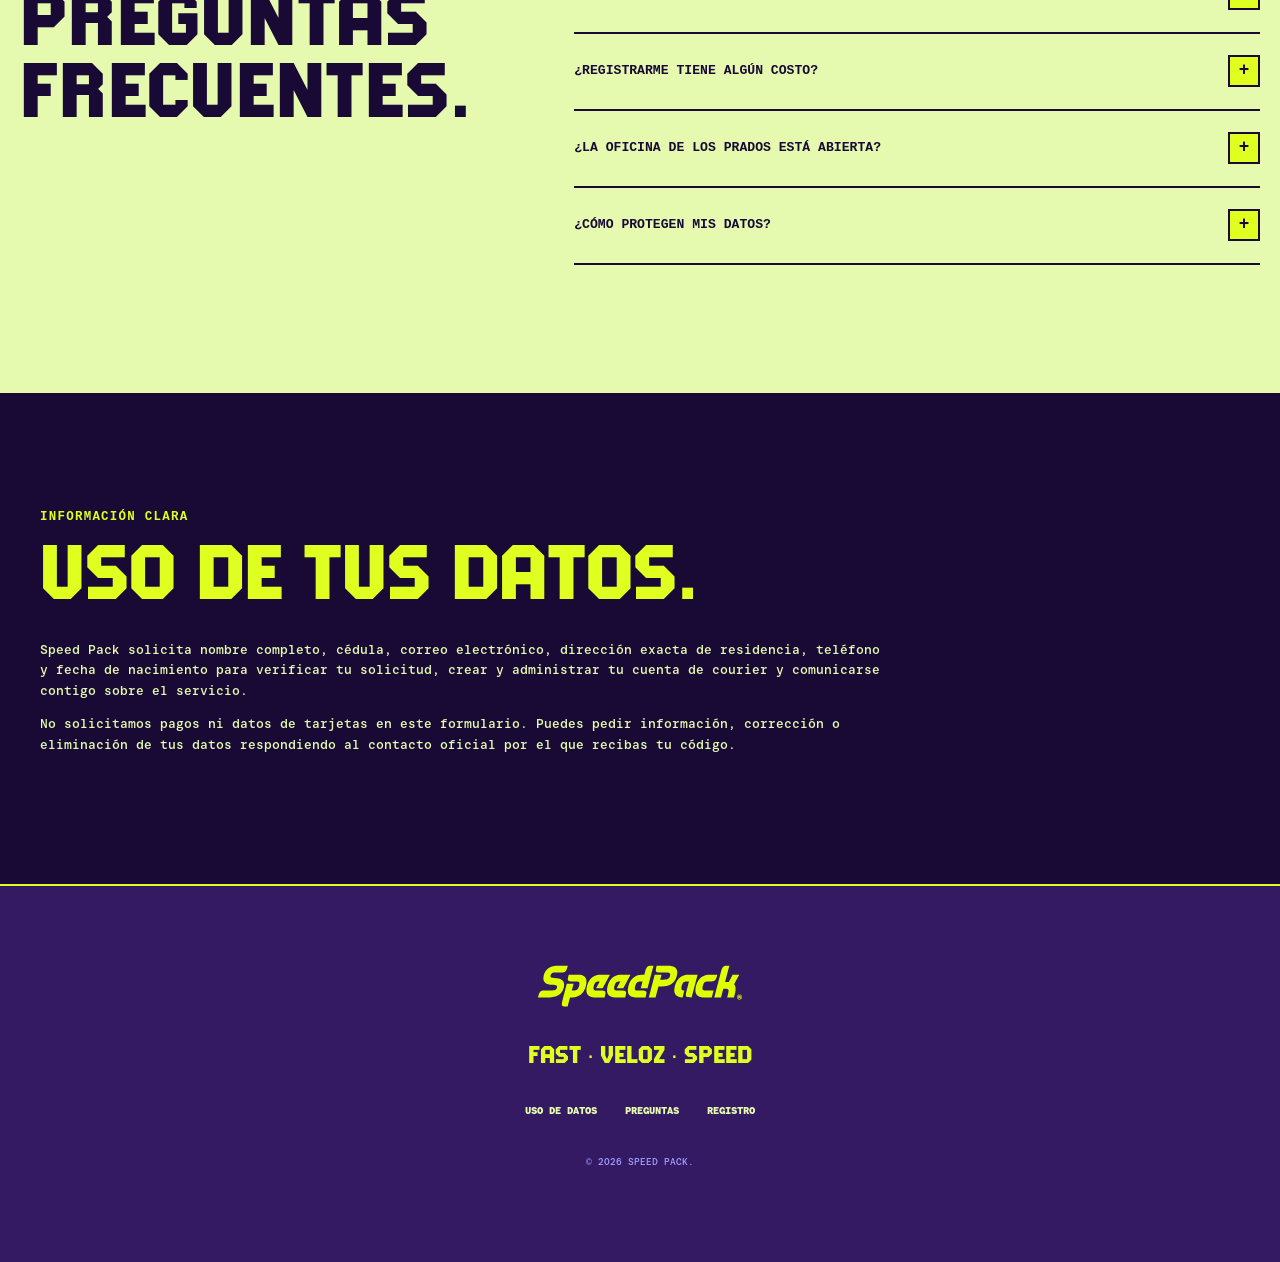
==== commit 5c2a377d: "Evitar cortes de palabras en móviles pequeños" ====
--- a/index.html
+++ b/index.html
@@ -10,7 +10,7 @@
     <meta property="og:type" content="website">
     <title>Speed Pack · Crea tu cuenta</title>
     <link rel="icon" href="./assets/speedpack-app-icon.png" type="image/png">
-    <link rel="stylesheet" href="./styles.css?v=1.1.1">
+    <link rel="stylesheet" href="./styles.css?v=1.1.2">
     <script type="module" src="./app.js?v=1.0.0"></script>
   </head>
   <body class="campaign-page">
@@ -32,7 +32,7 @@
         <div class="hero-copy">
           <div class="system-label"><span aria-hidden="true">●</span><b id="campaign-system-code">SPEEDPACK://REGISTRO</b></div>
           <p class="eyebrow" id="campaign-eyebrow">TU COURIER A TU VELOCIDAD</p>
-          <h1 id="campaign-headline" aria-label="Compra online. Recibe rápido.">COMPRA ONLINE.<br>RECIBE R<span class="accented-letter accented-a" aria-hidden="true">A</span>PIDO.</h1>
+          <h1 id="campaign-headline" aria-label="Compra online. Recibe rápido.">COMPRA ONLINE.<br>RECIBE <span class="no-break">R<span class="accented-letter accented-a" aria-hidden="true">A</span>PIDO.</span></h1>
           <p class="hero-intro" id="campaign-description">Crea tu cuenta Speed Pack sin costo. Nosotros revisamos tus datos y te enviamos tu código de cliente.</p>
 
           <div class="hero-actions">
--- a/styles.css
+++ b/styles.css
@@ -163,6 +163,7 @@
 }
 .hero h1 { max-width: 720px; color: var(--neon); font-size: clamp(3.25rem, 6.6vw, 6.7rem); }
 .accented-letter { position: relative; display: inline-block; }
+.no-break { white-space: nowrap; }
 .accented-letter::after { content: ""; position: absolute; top: -.08em; width: .22em; height: .07em; background: currentColor; transform: rotate(-55deg); transform-origin: center; }
 .accented-a::after { left: .43em; }
 .accented-i::after { left: .18em; }
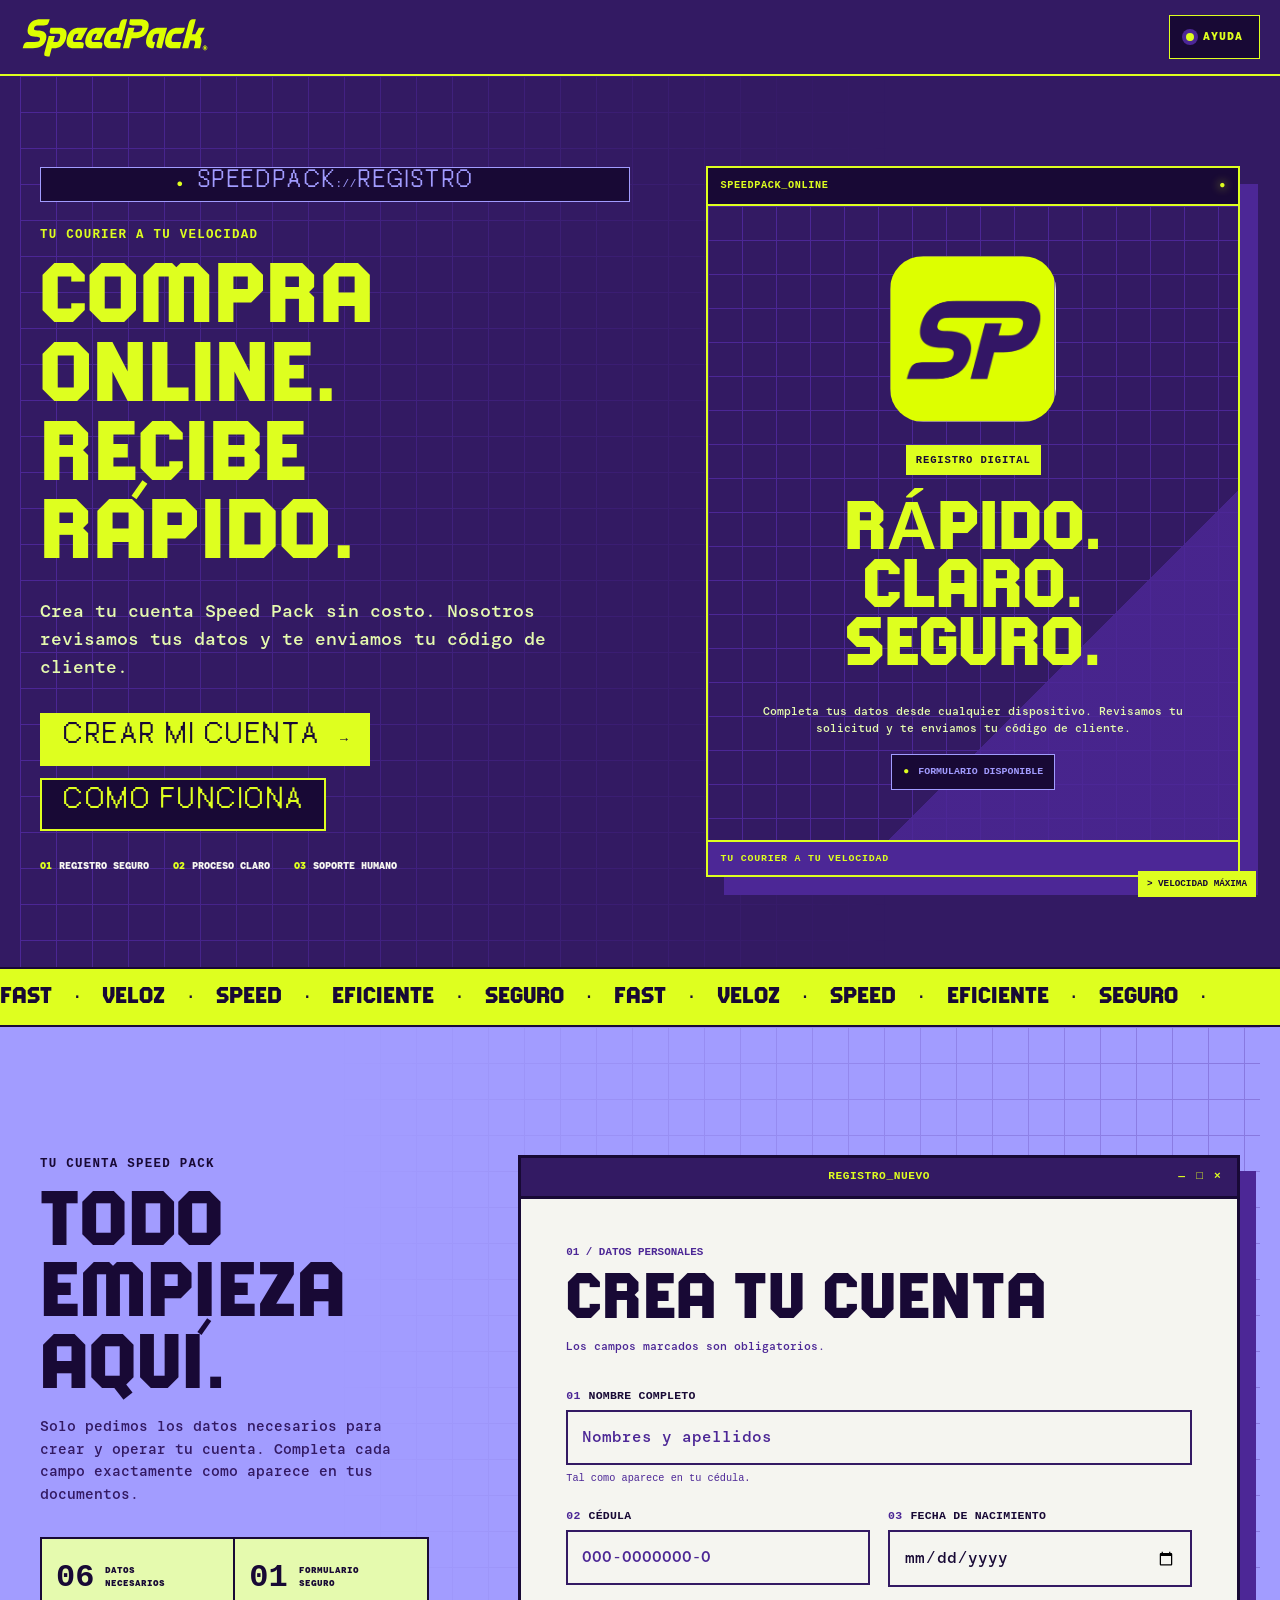
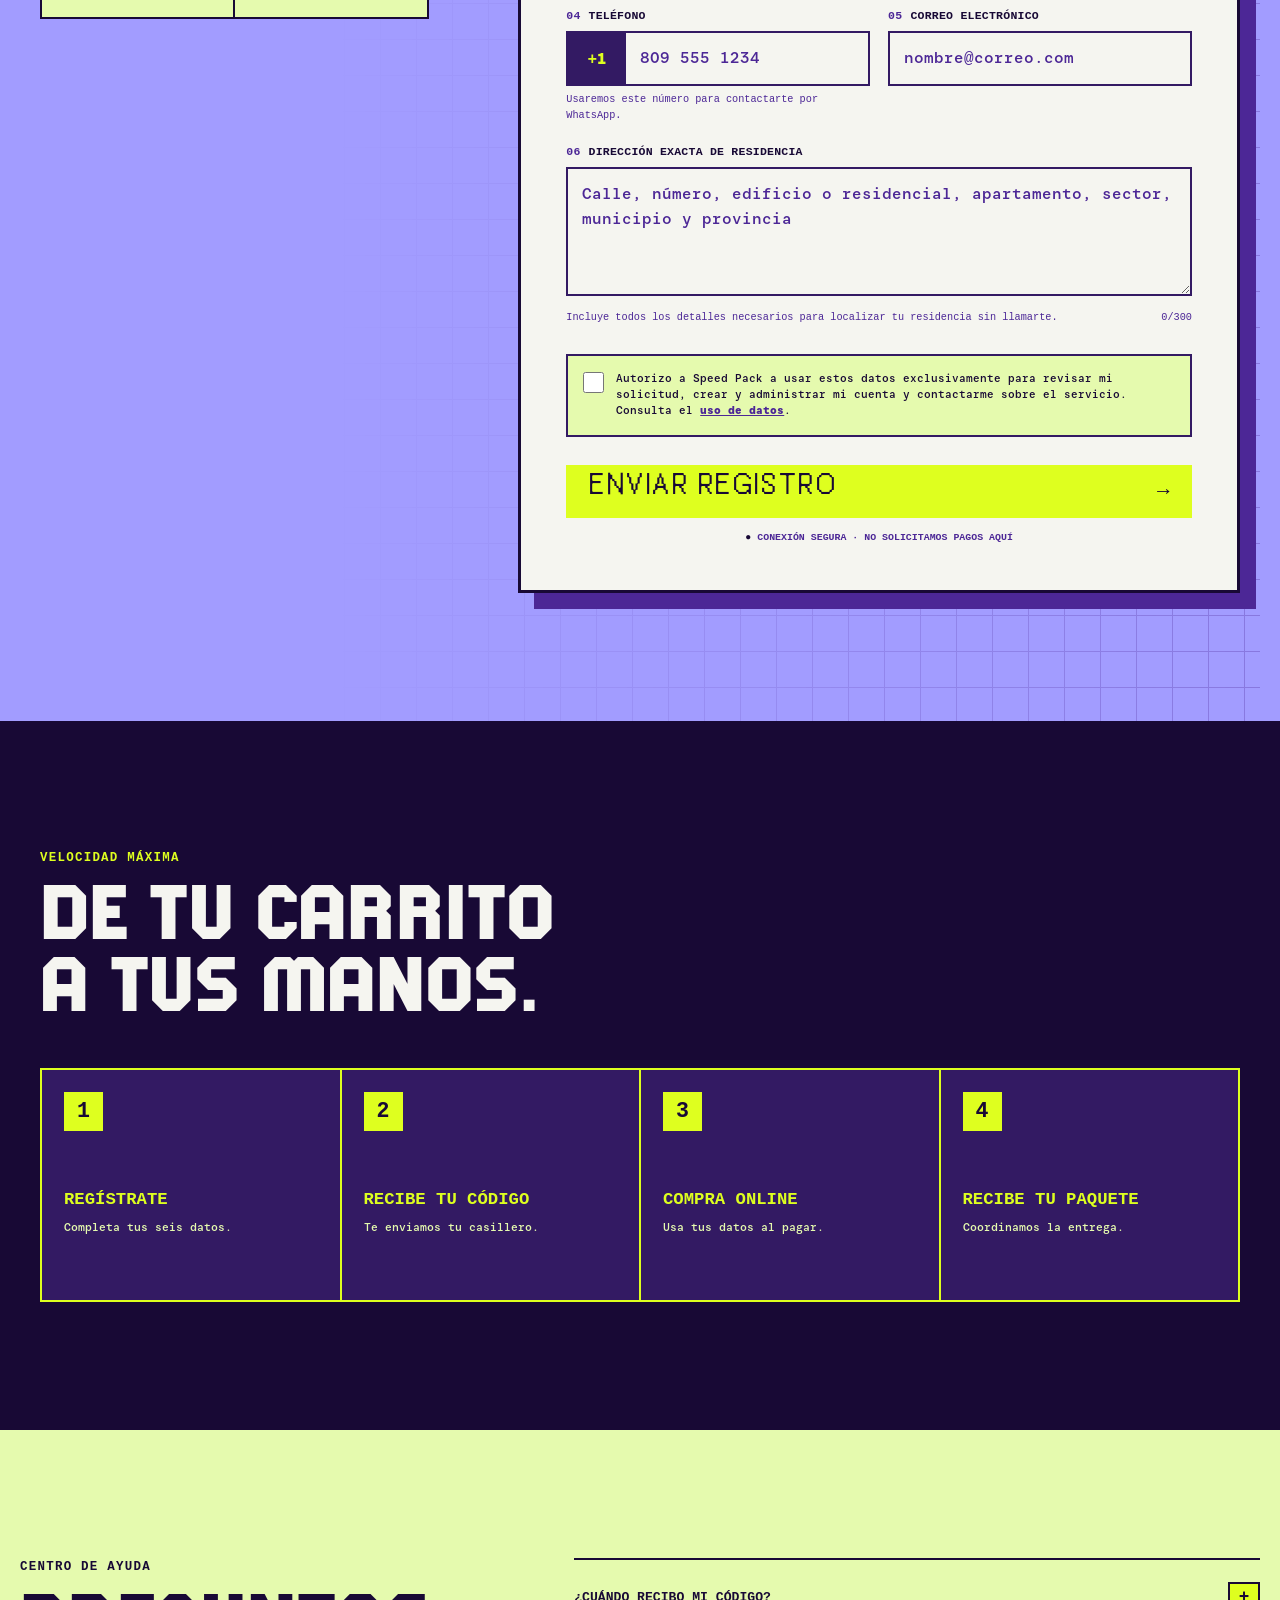
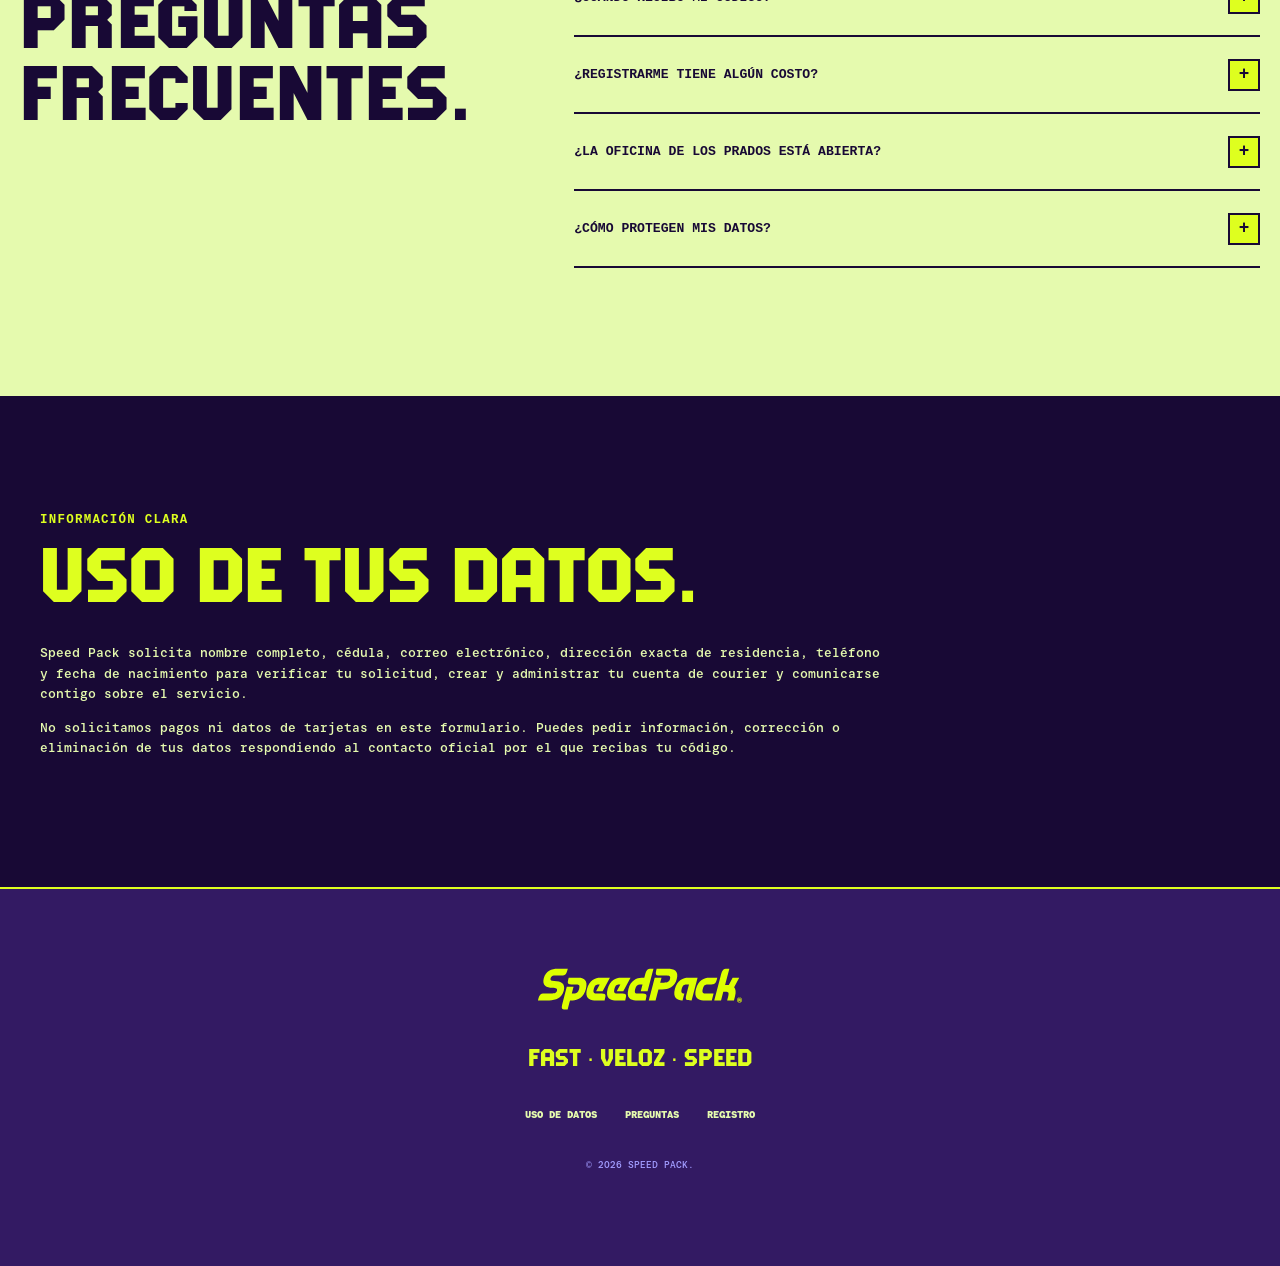
==== commit cc39035b: "Actualizar diseño móvil y retirar a Speedy" ====
--- a/index.html
+++ b/index.html
@@ -10,7 +10,7 @@
     <meta property="og:type" content="website">
     <title>Speed Pack · Crea tu cuenta</title>
     <link rel="icon" href="./assets/speedpack-app-icon.png" type="image/png">
-    <link rel="stylesheet" href="./styles.css?v=1.1.2">
+    <link rel="stylesheet" href="./styles.css?v=1.3.0">
     <script type="module" src="./app.js?v=1.0.0"></script>
   </head>
   <body class="campaign-page">
@@ -49,11 +49,21 @@
           </ul>
         </div>
 
-        <figure class="brand-art-frame">
-          <div class="art-window-bar"><span class="window-title">SPEEDY_OFICIAL.PNG</span><span class="window-controls" aria-hidden="true">— □ ×</span></div>
-          <img src="./assets/speedpack-credentials-art.png" alt="Speedy, la mascota robot oficial de Speed Pack, sosteniendo un paquete" width="2560" height="1920" fetchpriority="high">
-          <figcaption>ACTIVO OFICIAL · SPEEDPACK</figcaption>
-        </figure>
+        <aside class="service-card" aria-label="Registro digital Speed Pack">
+          <div class="service-card-bar"><span>SPEEDPACK_ONLINE</span><span aria-hidden="true">●</span></div>
+          <div class="service-card-body">
+            <div class="service-card-heading">
+              <span class="service-card-kicker">REGISTRO DIGITAL</span>
+              <img src="./assets/speedpack-app-icon.png" alt="SP" width="720" height="790">
+            </div>
+            <strong>RÁPIDO.<br>CLARO.<br>SEGURO.</strong>
+            <div class="service-card-bottom">
+              <p>Completa tus datos desde cualquier dispositivo. Revisamos tu solicitud y te enviamos tu código de cliente.</p>
+              <div class="service-card-status"><span aria-hidden="true">●</span> FORMULARIO DISPONIBLE</div>
+            </div>
+          </div>
+          <div class="service-card-footer">TU COURIER A TU VELOCIDAD</div>
+        </aside>
       </section>
 
       <div class="speed-ticker" aria-hidden="true">
@@ -70,7 +80,6 @@
             <div><strong>06</strong><span>DATOS<br>NECESARIOS</span></div>
             <div><strong>01</strong><span>FORMULARIO<br>SEGURO</span></div>
           </div>
-          <img class="official-app-icon" src="./assets/speedpack-app-icon.png" alt="Ícono oficial SP" width="720" height="790">
         </div>
 
         <div class="form-window">
--- a/styles.css
+++ b/styles.css
@@ -204,11 +204,20 @@
 .trust-list { display: flex; flex-wrap: wrap; gap: 15px 24px; margin: 28px 0 0; padding: 0; color: var(--paper); font-size: .64rem; font-weight: 700; list-style: none; }
 .trust-list li { display: flex; gap: 7px; align-items: center; }.trust-list span { color: var(--neon); }
 
-.brand-art-frame { position: relative; margin: 0; border: 2px solid var(--neon); background: var(--purple); box-shadow: 18px 18px 0 var(--night); }
-.art-window-bar { position: relative; display: flex; justify-content: flex-end; align-items: center; min-height: 36px; padding: 8px 11px; border-bottom: 2px solid var(--neon); background: var(--night); color: var(--neon); font-family: var(--font-ui-mono); font-size: .63rem; font-weight: 700; letter-spacing: .04em; }
-.brand-art-frame > img { width: 100%; height: auto; aspect-ratio: 4 / 3; object-fit: contain; background: var(--purple-dark); }
-.brand-art-frame figcaption { padding: 7px 10px; border-top: 2px solid var(--neon); background: var(--purple); color: var(--neon); font-size: .6rem; font-weight: 700; letter-spacing: .08em; }
-.brand-art-frame::after { content: "> VELOCIDAD MÁXIMA"; position: absolute; right: -18px; bottom: -22px; padding: 6px 9px; background: var(--neon); color: var(--night); font-family: var(--font-ui-mono); font-size: .58rem; font-weight: 800; }
+.service-card { position: relative; margin: 0; border: 2px solid var(--neon); background: var(--night); box-shadow: 18px 18px 0 var(--purple); }
+.service-card-bar { display: flex; align-items: center; justify-content: space-between; min-height: 38px; padding: 8px 12px; border-bottom: 2px solid var(--neon); color: var(--neon); font-family: var(--font-ui-mono); font-size: .64rem; font-weight: 800; letter-spacing: .06em; }
+.service-card-bar span:last-child { text-shadow: 0 0 10px var(--neon); }
+.service-card-body { min-height: 540px; padding: clamp(28px, 4.2vw, 50px); background-color: var(--purple-dark); background-image: linear-gradient(var(--purple) 1px, transparent 1px), linear-gradient(90deg, var(--purple) 1px, transparent 1px), linear-gradient(135deg, transparent 0 70%, rgba(76,39,150,.82) 70% 100%); background-size: 34px 34px, 34px 34px, 100% 100%; text-align: center; }
+.service-card-heading { display: grid; justify-items: center; gap: 23px; }
+.service-card-heading img { grid-row: 1; width: clamp(145px, 13vw, 184px); height: clamp(145px, 13vw, 184px); border-radius: 20%; object-fit: cover; object-position: center 75%; }
+.service-card-kicker { display: inline-block; padding: 7px 10px; background: var(--neon); color: var(--night); font-family: var(--font-ui-mono); font-size: .66rem; font-weight: 800; letter-spacing: .08em; }
+.service-card > .service-card-body > strong { display: block; margin-top: 25px; color: var(--neon); font-family: var(--font-display); font-size: clamp(3.45rem, 5.4vw, 5.45rem); line-height: .84; }
+.service-card-bottom { display: grid; justify-items: center; gap: 16px; margin-top: 28px; }
+.service-card p { max-width: 430px; margin: 0; color: var(--mint); font-size: .72rem; }
+.service-card-status { display: inline-flex; align-items: center; gap: 9px; padding: 9px 11px; border: 1px solid var(--lilac); background: var(--night); color: var(--lilac); font-family: var(--font-ui-mono); font-size: .62rem; font-weight: 800; }
+.service-card-status span { color: var(--neon); }
+.service-card-footer { padding: 9px 12px; border-top: 2px solid var(--neon); background: var(--purple); color: var(--neon); font-family: var(--font-ui-mono); font-size: .62rem; font-weight: 800; letter-spacing: .08em; }
+.service-card::after { content: "> VELOCIDAD MÁXIMA"; position: absolute; right: -18px; bottom: -22px; padding: 6px 9px; background: var(--neon); color: var(--night); font-family: var(--font-ui-mono); font-size: .58rem; font-weight: 800; }
 
 .speed-ticker { overflow: hidden; border-block: 2px solid var(--night); background: var(--neon); color: var(--night); }
 .speed-ticker div { width: max-content; padding: 10px 0; font-family: var(--font-display); font-size: 1.45rem; word-spacing: 1rem; animation: ticker 24s linear infinite; }
@@ -233,7 +242,6 @@
 .data-points { display: grid; grid-template-columns: repeat(2, 1fr); gap: 2px; margin-top: 30px; border: 2px solid var(--night); background: var(--night); }
 .data-points div { display: flex; align-items: center; gap: 11px; padding: 14px; background: var(--mint); }
 .data-points strong { font-family: var(--font-ui-mono); font-size: 2rem; font-weight: 800; }.data-points span { font-size: .58rem; font-weight: 700; line-height: 1.35; }
-.official-app-icon { width: 92px; height: 101px; margin-top: 28px; object-fit: cover; object-position: top; border: 2px solid var(--purple); }
 
 .form-window { border: 3px solid var(--night); background: var(--paper); color: var(--night); color-scheme: light; box-shadow: 16px 16px 0 var(--purple); }
 .form-window-bar { position: relative; display: flex; justify-content: flex-end; align-items: center; min-height: 41px; padding: 10px 14px; border-bottom: 3px solid var(--night); background: var(--purple-dark); color: var(--neon); font-family: var(--font-ui-mono); font-size: .7rem; font-weight: 700; letter-spacing: .05em; }
@@ -250,13 +258,16 @@
 .field label { display: flex; gap: 8px; margin-bottom: 7px; color: var(--night); font-family: var(--font-ui-mono); font-size: .72rem; font-weight: 800; letter-spacing: .02em; line-height: 1.35; }
 .field label > span { color: var(--purple); }
 input, textarea { width: 100%; min-height: 51px; padding: 13px 14px; border: 2px solid var(--purple-dark); border-radius: 0; background: var(--paper); color: var(--night); font-size: 16px; outline: none; }
+input[type="date"] { display: block; min-width: 0; text-align: left; }
+input[type="date"]::-webkit-date-and-time-value { min-height: 24px; margin: 0; text-align: left; }
+input[type="date"]::-webkit-datetime-edit { display: block; padding: 0; text-align: left; }
 textarea { min-height: 112px; resize: vertical; }
 input::placeholder, textarea::placeholder { color: var(--purple); opacity: 1; }
 input:hover, textarea:hover { border-color: var(--purple); }
 input:focus, textarea:focus { border-color: var(--night); box-shadow: 5px 5px 0 var(--neon); }
 input[aria-invalid="true"], textarea[aria-invalid="true"] { border-color: var(--night); background: var(--mint); }
-.phone-field { display: grid; grid-template-columns: auto 1fr; border: 2px solid var(--purple-dark); background: var(--purple-dark); }
-.phone-field:focus-within { box-shadow: 5px 5px 0 var(--neon); }.phone-field b { display: grid; place-items: center; min-width: 51px; color: var(--neon); }.phone-field input { border: 0; }
+.phone-field { display: grid; grid-template-columns: 58px minmax(0, 1fr); align-items: stretch; min-height: 55px; border: 2px solid var(--purple-dark); background: var(--purple-dark); }
+.phone-field:focus-within { box-shadow: 5px 5px 0 var(--neon); }.phone-field b { display: grid; place-items: center; min-width: 0; padding-top: 1px; color: var(--neon); font-size: 16px; line-height: 1; }.phone-field input { min-width: 0; min-height: 51px; padding-block: 13px; border: 0; line-height: 1.45; text-align: left; }
 .field-hint, .field-meta { color: var(--purple); font-family: var(--font-ui-mono); font-size: .64rem; }.field-hint { margin: 6px 0 0; }.field-meta { display: flex; justify-content: space-between; gap: 12px; }.field-meta .field-hint { max-width: 540px; }.field-meta > span { margin-top: 6px; white-space: nowrap; }
 .field-error { min-height: 0; margin: 6px 0 0; color: var(--night); font-size: .64rem; font-weight: 700; }.field-error:not(:empty)::before { content: "ERROR_404: "; color: var(--purple); }.field-error:empty { margin: 0; }
 .consent-panel { margin: 28px 0; padding: 15px; border: 2px solid var(--purple-dark); background: var(--mint); }
@@ -291,15 +302,15 @@
 .simple-page { display: grid; min-height: 100svh; place-items: center; padding: 24px; background: var(--purple-dark); }.simple-card { width: min(100%, 620px); padding: clamp(30px, 6vw, 60px); border: 3px solid var(--neon); background: var(--night); box-shadow: 14px 14px 0 var(--purple); text-align: center; }.simple-card h1 { color: var(--neon); font-family: var(--font-display); font-size: clamp(2.4rem, 6vw, 4.5rem); line-height: .95; }.simple-card p { color: var(--mint); }.simple-card .large { display: none; }
 
 @media (max-width: 980px) {
-  .hero { grid-template-columns: 1fr; min-height: auto; }.brand-art-frame { width: min(100%, 750px); }.registration-section { grid-template-columns: 1fr; }.registration-intro { position: static; }.registration-intro > p:not(.eyebrow) { max-width: 650px; }.data-points { max-width: 520px; }.official-app-icon { position: absolute; top: 90px; right: 22px; }.form-window { max-width: 800px; }.process-grid { grid-template-columns: repeat(2, 1fr); }.faq-section { grid-template-columns: 1fr; }
+  .hero { grid-template-columns: 1fr; min-height: auto; }.service-card { width: min(100%, 750px); }.registration-section { grid-template-columns: 1fr; }.registration-intro { position: static; }.registration-intro > p:not(.eyebrow) { max-width: 650px; }.data-points { max-width: 520px; }.form-window { max-width: 800px; }.process-grid { grid-template-columns: repeat(2, 1fr); }.faq-section { grid-template-columns: 1fr; }
 }
 
 @media (max-width: 640px) {
   html { scroll-padding-top: 66px; }.site-header { min-height: 64px; padding: 9px 14px; }.brand-lockup { width: 148px; }.header-help { min-height: 40px; padding: 0 10px; font-size: .62rem; }
   .hero { gap: 45px; padding: 42px 15px 68px; }.hero-grid { background-size: 26px 26px; }.system-label { width: 100%; margin-bottom: 20px; font-size: .55rem; }.hero h1 { font-size: clamp(3rem, 15vw, 4.75rem); line-height: .96; }.hero-intro { font-size: .88rem; line-height: 1.55; }
-  .terminal-body { grid-template-columns: 1fr; gap: 14px; }.free-offer { padding: 13px 0 0; border-top: 1px solid var(--purple); border-left: 0; }.offer-terminal { box-shadow: 8px 8px 0 var(--purple); }.hero-actions { display: grid; }.hero-actions .brand-button { width: 100%; }.trust-list { display: grid; grid-template-columns: repeat(3, 1fr); gap: 7px; }.trust-list li { display: grid; gap: 3px; font-size: .53rem; }.brand-art-frame { box-shadow: 9px 9px 0 var(--night); }.brand-art-frame::after { right: -5px; }
+  .terminal-body { grid-template-columns: 1fr; gap: 14px; }.free-offer { padding: 13px 0 0; border-top: 1px solid var(--purple); border-left: 0; }.offer-terminal { box-shadow: 8px 8px 0 var(--purple); }.hero-actions { display: grid; }.hero-actions .brand-button { width: 100%; }.trust-list { display: grid; grid-template-columns: repeat(3, 1fr); gap: 7px; }.trust-list li { display: grid; gap: 3px; font-size: .53rem; }.service-card { box-shadow: 9px 9px 0 var(--night); }.service-card-body { min-height: 0; padding: 28px 19px 38px; }.service-card-heading { gap: 19px; }.service-card-heading img { width: 150px; height: 150px; }.service-card > .service-card-body > strong { font-size: clamp(3.05rem, 16.5vw, 4.2rem); }.service-card-bottom { gap: 14px; margin-top: 24px; }.service-card p { font-size: .7rem; }.service-card-status { width: fit-content; }.service-card::after { right: -5px; }
   .speed-ticker div { font-size: 1.1rem; }
-  .registration-section { padding: 73px 12px 85px; }.registration-intro { padding: 0 4px; }.registration-intro h2 { font-size: clamp(3rem, 14vw, 3.8rem); }.registration-intro > p:not(.eyebrow) { font-size: .82rem; line-height: 1.55; }.official-app-icon { position: static; width: 68px; height: 74px; margin-top: 20px; }.data-points { margin-right: 0; }.data-points div { padding: 10px; }.data-points strong { font-size: 1.65rem; }.data-points span { font-size: .54rem; }
+  .registration-section { padding: 73px 12px 85px; }.registration-intro { padding: 0 4px; }.registration-intro h2 { font-size: clamp(3rem, 14vw, 3.8rem); }.registration-intro > p:not(.eyebrow) { font-size: .82rem; line-height: 1.55; }.data-points { margin-right: 0; }.data-points div { padding: 10px; }.data-points strong { font-size: 1.65rem; }.data-points span { font-size: .54rem; }
   .form-window { margin-right: 7px; box-shadow: 8px 8px 0 var(--purple); }.form-window form, .confirmation { padding: 25px 16px 29px; }.form-window-bar { font-size: .66rem; }.form-heading h2 { font-size: clamp(2.35rem, 12vw, 2.9rem); }.two-columns { grid-template-columns: 1fr; gap: 0; }.field label { font-size: .76rem; }.field-hint, .field-meta { font-size: .67rem; }.field-meta { display: block; }.field-meta > span { display: block; text-align: right; }.consent-panel label span { font-size: .75rem; }.brand-button { min-height: 51px; gap: 9px; padding-inline: 14px; font-size: clamp(.64rem, 3.25vw, .71rem); }.secure-submit { font-size: .58rem; }
   .how-section, .faq-section, .data-use-section { padding: 77px 15px; }.section-heading h2 { font-size: clamp(2.85rem, 14vw, 3.6rem); line-height: .96; }.process-grid { grid-template-columns: 1fr; }.process-grid li { display: grid; grid-template-columns: 45px 1fr; column-gap: 13px; min-height: 0; padding: 17px; }.process-grid h3 { margin: 0; font-size: 1rem; }.process-grid p { grid-column: 2; }.faq-list summary { min-height: 68px; padding: 16px 0; font-size: .78rem; }.faq-list details p { margin-right: 5px; }
   .mobile-cta { display: block; }
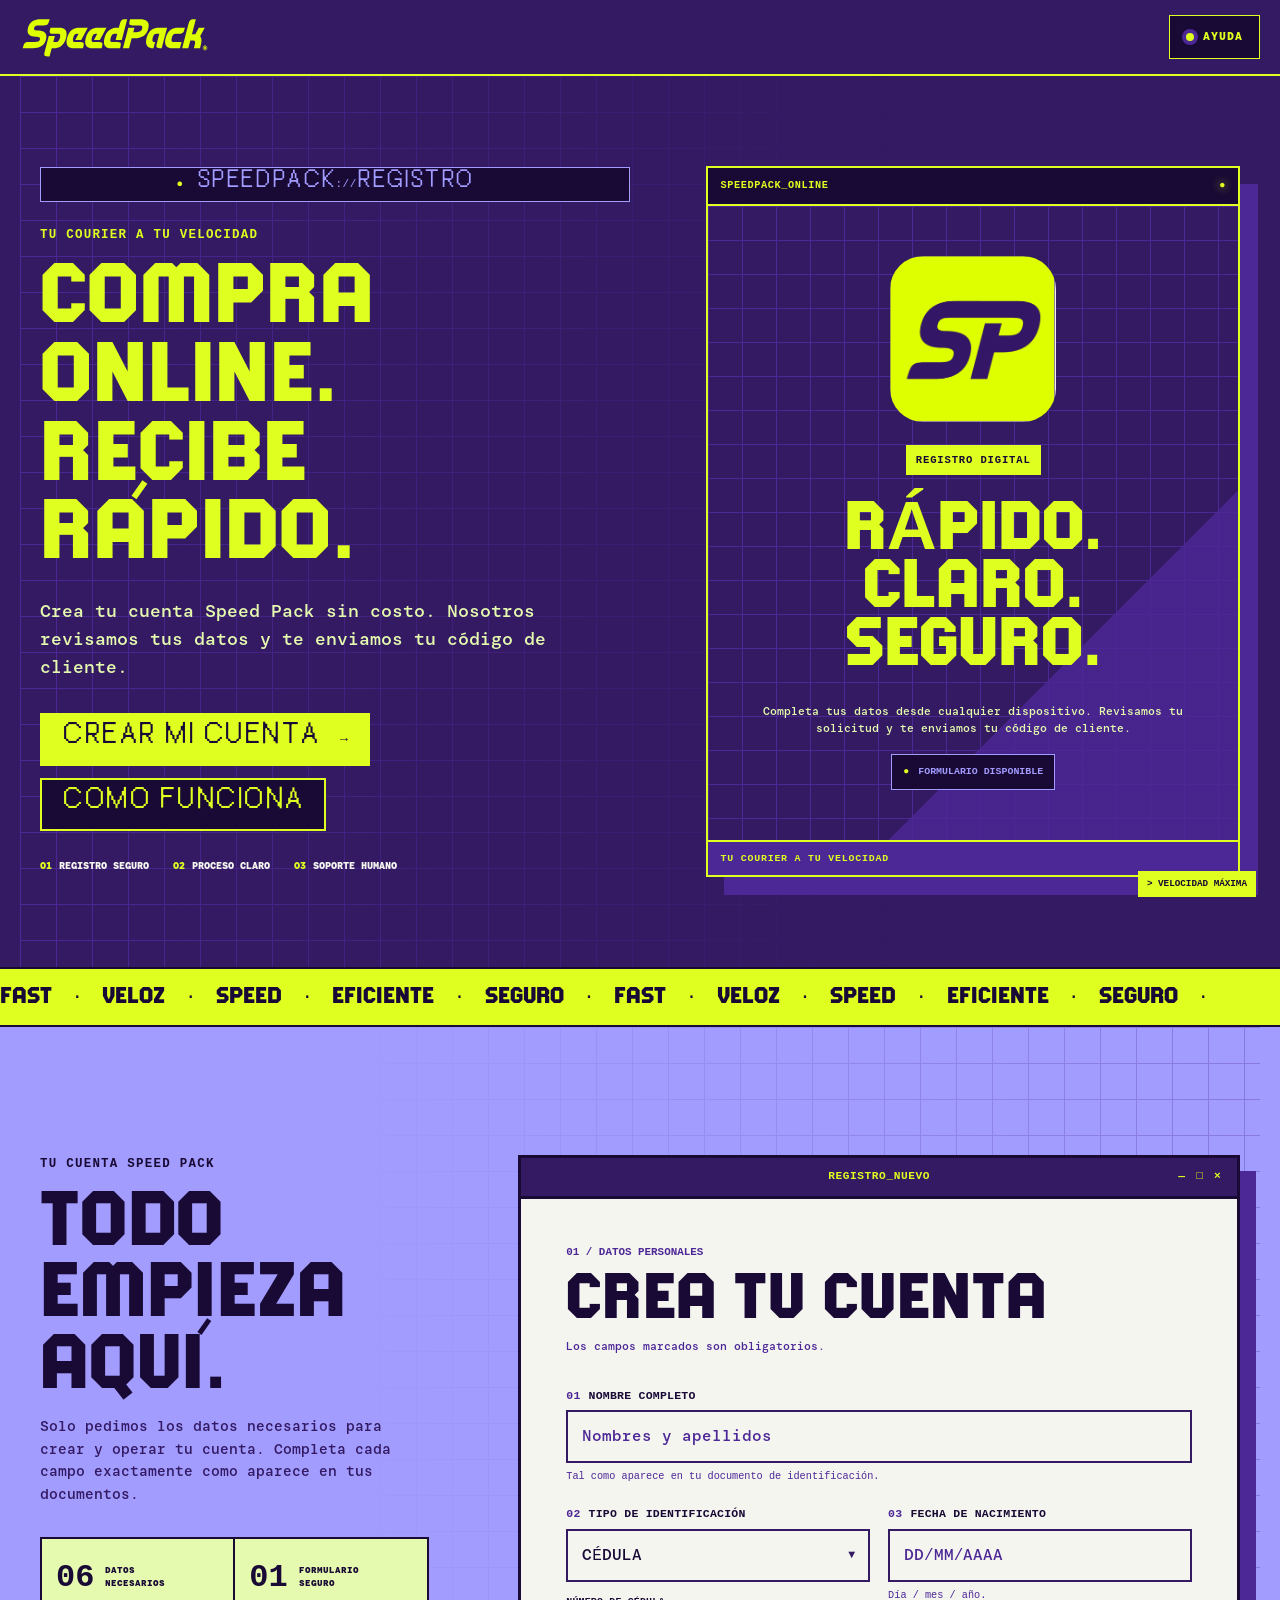
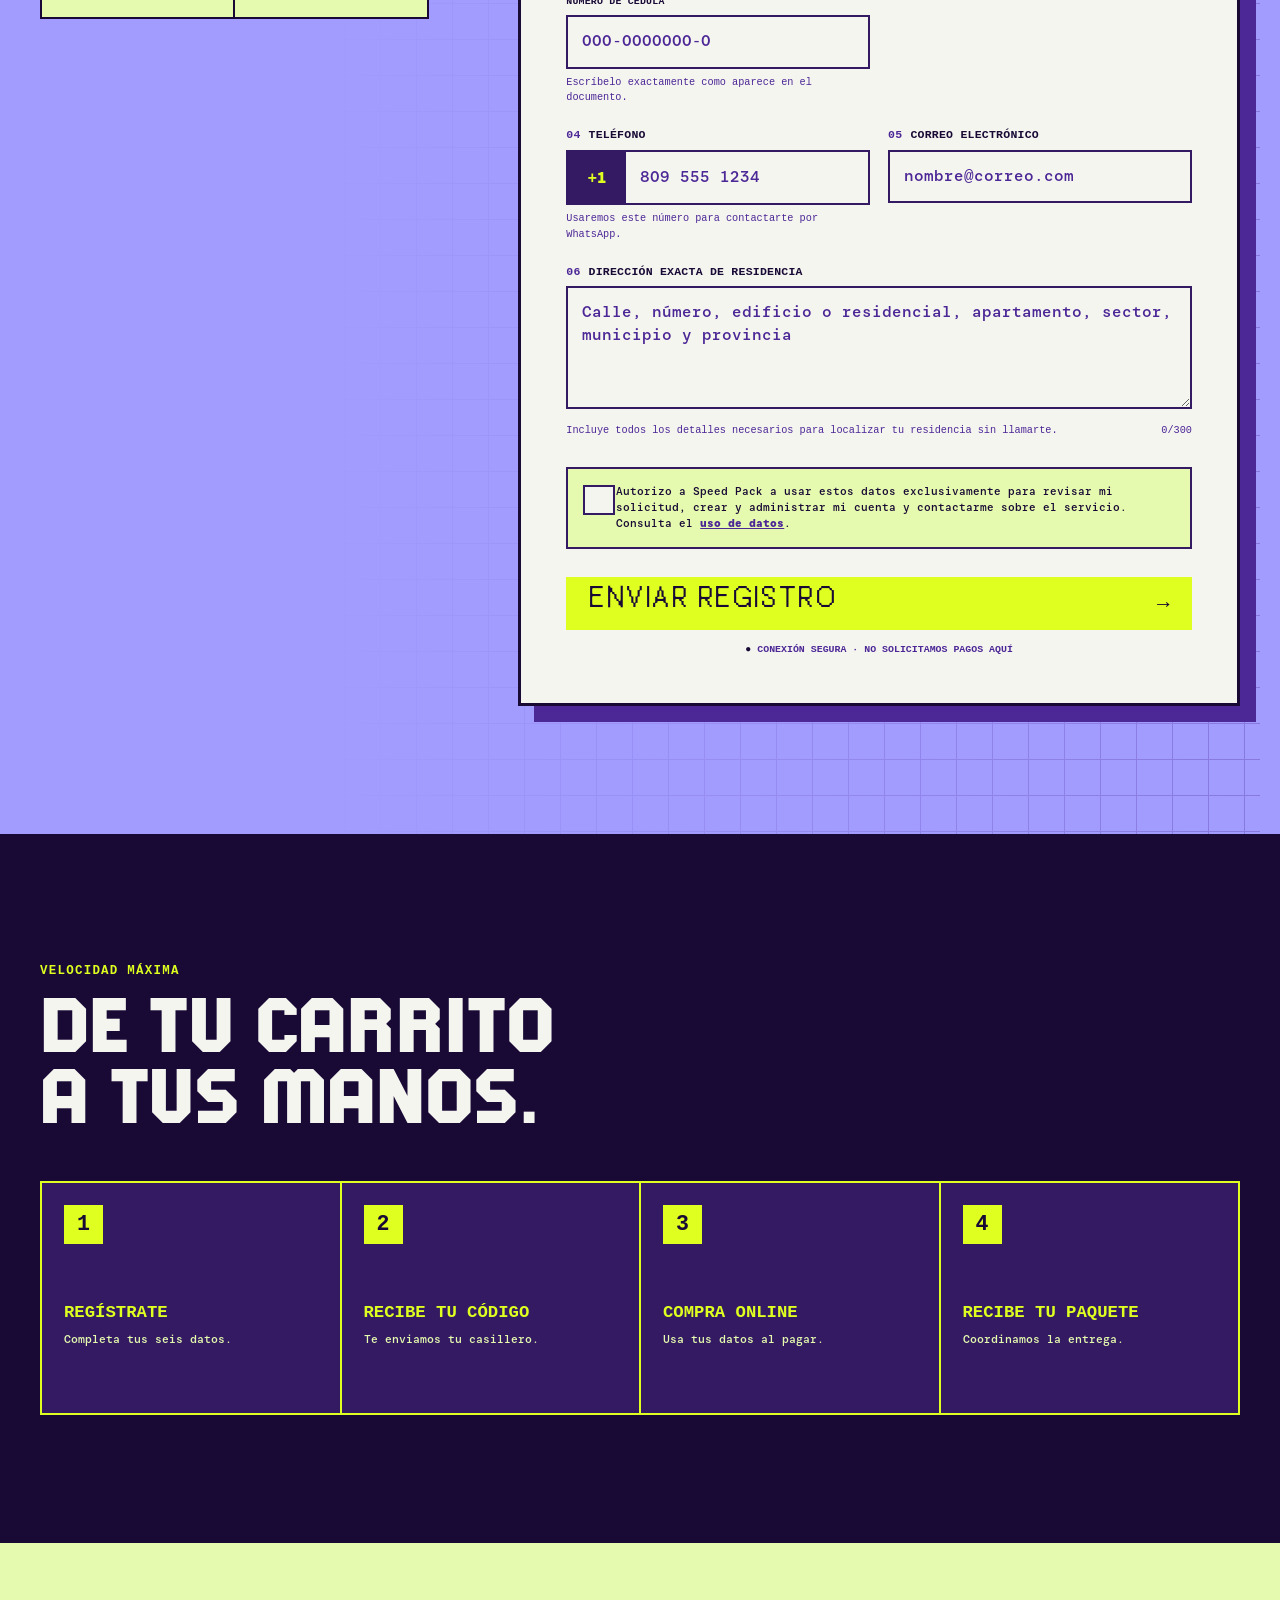
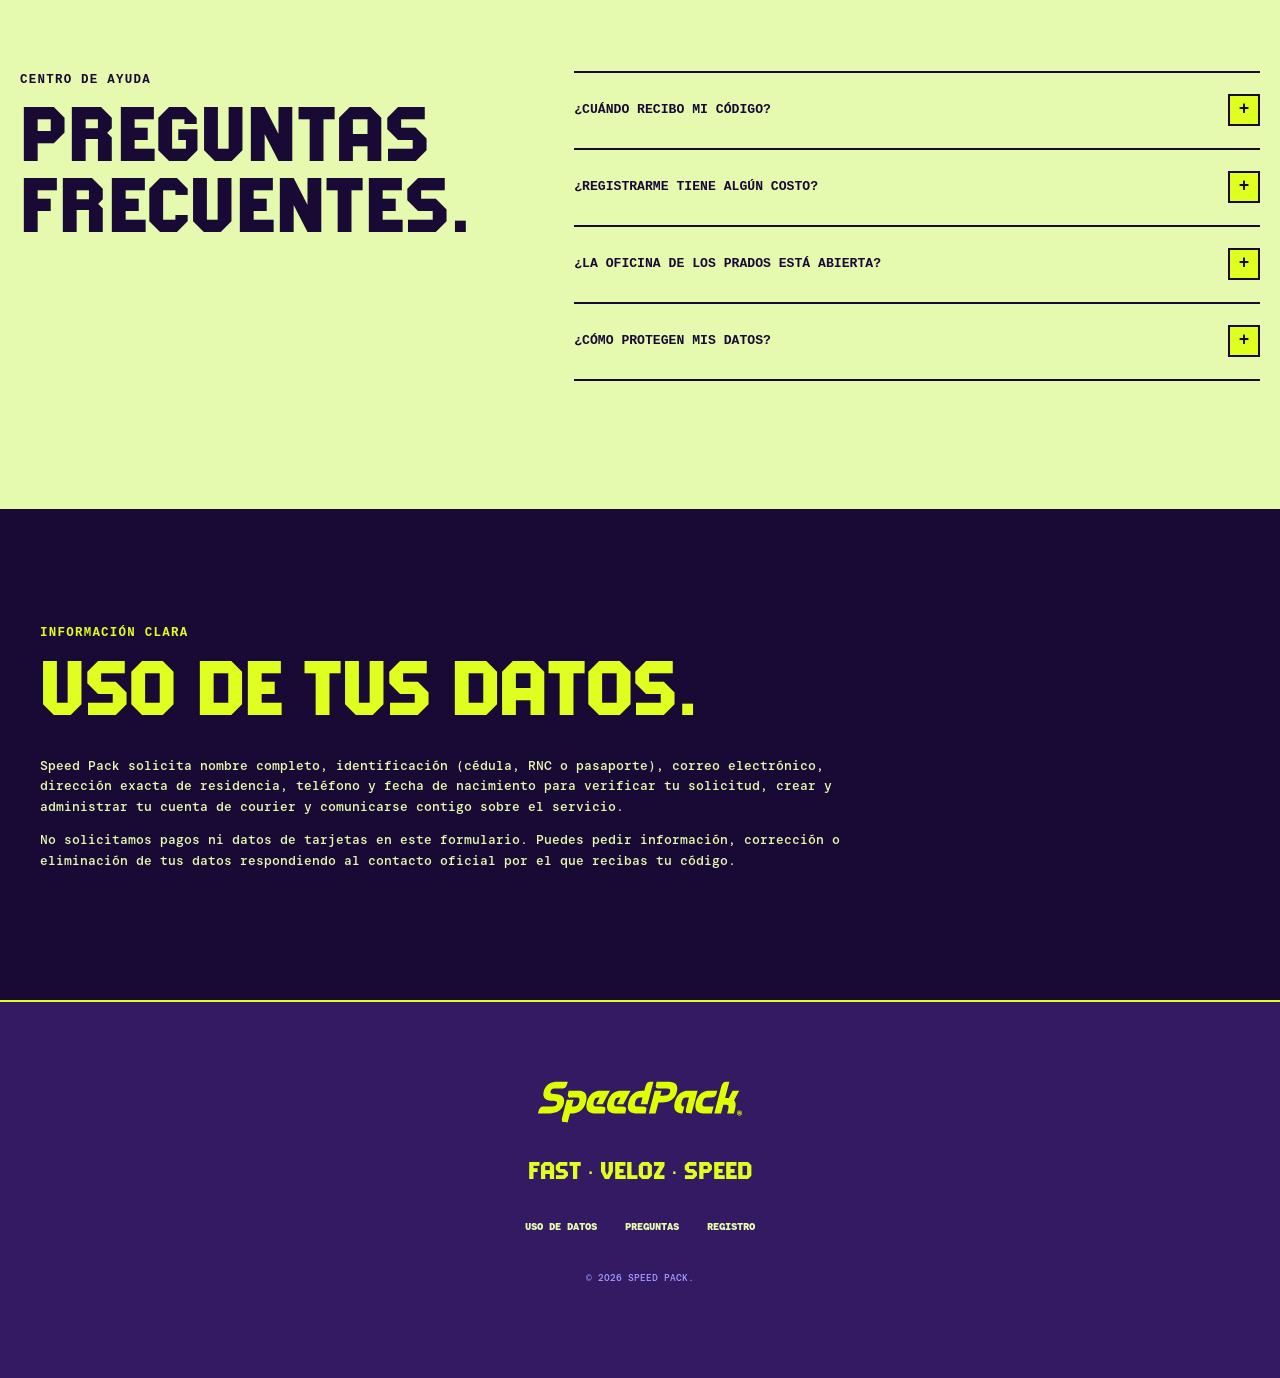
==== commit f9bb8231: "Corregir recuadros y agregar Cédula RNC o Pasaporte" ====
--- a/index.html
+++ b/index.html
@@ -10,8 +10,8 @@
     <meta property="og:type" content="website">
     <title>Speed Pack · Crea tu cuenta</title>
     <link rel="icon" href="./assets/speedpack-app-icon.png" type="image/png">
-    <link rel="stylesheet" href="./styles.css?v=1.3.0">
-    <script type="module" src="./app.js?v=1.0.0"></script>
+    <link rel="stylesheet" href="./styles.css?v=1.4.0">
+    <script type="module" src="./app.js?v=1.1.0"></script>
   </head>
   <body class="campaign-page">
     <a class="skip-link" href="#main">Saltar al contenido</a>
@@ -101,19 +101,29 @@
             <div class="field">
               <label for="full-name"><span>01</span> NOMBRE COMPLETO</label>
               <input id="full-name" name="fullName" type="text" autocomplete="name" maxlength="120" placeholder="Nombres y apellidos" aria-describedby="fullName-hint fullName-error" required>
-              <p class="field-hint" id="fullName-hint">Tal como aparece en tu cédula.</p>
+              <p class="field-hint" id="fullName-hint">Tal como aparece en tu documento de identificación.</p>
               <p class="field-error" id="fullName-error"></p>
             </div>
 
             <div class="field-grid two-columns">
               <div class="field">
-              <label for="document-number"><span>02</span> CÉDULA</label>
-                <input id="document-number" name="documentNumber" type="text" inputmode="numeric" autocomplete="off" maxlength="13" placeholder="000-0000000-0" aria-describedby="documentNumber-error" required>
+                <label for="document-type"><span>02</span> TIPO DE IDENTIFICACIÓN</label>
+                <div class="select-wrap">
+                  <select id="document-type" name="documentType" autocomplete="off" required>
+                    <option value="cedula">CÉDULA</option>
+                    <option value="rnc">RNC</option>
+                    <option value="pasaporte">PASAPORTE</option>
+                  </select>
+                </div>
+                <label class="subfield-label" id="document-number-label" for="document-number">NÚMERO DE CÉDULA</label>
+                <input id="document-number" name="documentNumber" type="text" inputmode="numeric" autocomplete="off" maxlength="13" placeholder="000-0000000-0" aria-describedby="documentNumber-hint documentNumber-error" required>
+                <p class="field-hint" id="documentNumber-hint">Escríbelo exactamente como aparece en el documento.</p>
                 <p class="field-error" id="documentNumber-error"></p>
               </div>
               <div class="field">
                 <label for="birth-date"><span>03</span> FECHA DE NACIMIENTO</label>
-                <input id="birth-date" name="birthDate" type="date" autocomplete="bday" aria-describedby="birthDate-error" required>
+                <input class="date-text" id="birth-date" name="birthDate" type="text" inputmode="numeric" autocomplete="bday" maxlength="10" placeholder="DD/MM/AAAA" aria-describedby="birthDate-hint birthDate-error" required>
+                <p class="field-hint" id="birthDate-hint">Día / mes / año.</p>
                 <p class="field-error" id="birthDate-error"></p>
               </div>
             </div>
@@ -215,7 +225,7 @@
       <section class="data-use-section" id="uso-de-datos" aria-labelledby="data-use-title">
         <p class="eyebrow">INFORMACIÓN CLARA</p>
         <h2 id="data-use-title">USO DE TUS DATOS.</h2>
-        <p>Speed Pack solicita nombre completo, cédula, correo electrónico, dirección exacta de residencia, teléfono y fecha de nacimiento para verificar tu solicitud, crear y administrar tu cuenta de courier y comunicarse contigo sobre el servicio.</p>
+        <p>Speed Pack solicita nombre completo, identificación (cédula, RNC o pasaporte), correo electrónico, dirección exacta de residencia, teléfono y fecha de nacimiento para verificar tu solicitud, crear y administrar tu cuenta de courier y comunicarse contigo sobre el servicio.</p>
         <p>No solicitamos pagos ni datos de tarjetas en este formulario. Puedes pedir información, corrección o eliminación de tus datos respondiendo al contacto oficial por el que recibas tu código.</p>
       </section>
     </main>
--- a/styles.css
+++ b/styles.css
@@ -257,17 +257,19 @@
 .field { margin-bottom: 21px; }
 .field label { display: flex; gap: 8px; margin-bottom: 7px; color: var(--night); font-family: var(--font-ui-mono); font-size: .72rem; font-weight: 800; letter-spacing: .02em; line-height: 1.35; }
 .field label > span { color: var(--purple); }
-input, textarea { width: 100%; min-height: 51px; padding: 13px 14px; border: 2px solid var(--purple-dark); border-radius: 0; background: var(--paper); color: var(--night); font-size: 16px; outline: none; }
-input[type="date"] { display: block; min-width: 0; text-align: left; }
-input[type="date"]::-webkit-date-and-time-value { min-height: 24px; margin: 0; text-align: left; }
-input[type="date"]::-webkit-datetime-edit { display: block; padding: 0; text-align: left; }
+input, textarea, select { width: 100%; min-height: 51px; padding: 13px 14px; border: 2px solid var(--purple-dark); border-radius: 0; background: var(--paper); color: var(--night); font-family: inherit; font-size: 16px; line-height: 1.45; outline: none; -webkit-appearance: none; appearance: none; }
+.date-text { display: block; min-width: 0; text-align: left; }
+.select-wrap { position: relative; }
+.select-wrap::after { position: absolute; top: 50%; right: 15px; color: var(--purple-dark); content: "▼"; font-size: .72rem; pointer-events: none; transform: translateY(-50%); }
+.select-wrap select { padding-right: 42px; cursor: pointer; }
+.subfield-label { margin-top: 13px; font-size: .62rem !important; }
 textarea { min-height: 112px; resize: vertical; }
 input::placeholder, textarea::placeholder { color: var(--purple); opacity: 1; }
-input:hover, textarea:hover { border-color: var(--purple); }
-input:focus, textarea:focus { border-color: var(--night); box-shadow: 5px 5px 0 var(--neon); }
-input[aria-invalid="true"], textarea[aria-invalid="true"] { border-color: var(--night); background: var(--mint); }
-.phone-field { display: grid; grid-template-columns: 58px minmax(0, 1fr); align-items: stretch; min-height: 55px; border: 2px solid var(--purple-dark); background: var(--purple-dark); }
-.phone-field:focus-within { box-shadow: 5px 5px 0 var(--neon); }.phone-field b { display: grid; place-items: center; min-width: 0; padding-top: 1px; color: var(--neon); font-size: 16px; line-height: 1; }.phone-field input { min-width: 0; min-height: 51px; padding-block: 13px; border: 0; line-height: 1.45; text-align: left; }
+input:hover, textarea:hover, select:hover { border-color: var(--purple); }
+input:focus, textarea:focus, select:focus { border-color: var(--night); box-shadow: 0 0 0 3px var(--neon); }
+input[aria-invalid="true"], textarea[aria-invalid="true"], select[aria-invalid="true"] { border-color: var(--night); background: var(--mint); }
+.phone-field { display: grid; grid-template-columns: 58px minmax(0, 1fr); align-items: stretch; width: 100%; min-height: 55px; border: 2px solid var(--purple-dark); background: var(--purple-dark); }
+.phone-field:focus-within { border-color: var(--night); box-shadow: 0 0 0 3px var(--neon); }.phone-field b { display: grid; place-items: center; min-width: 0; padding-top: 1px; color: var(--neon); font-size: 16px; line-height: 1; }.phone-field input { min-width: 0; min-height: 51px; padding-block: 13px; border: 0; line-height: 1.45; text-align: left; }.phone-field input:focus { border: 0; box-shadow: none; }
 .field-hint, .field-meta { color: var(--purple); font-family: var(--font-ui-mono); font-size: .64rem; }.field-hint { margin: 6px 0 0; }.field-meta { display: flex; justify-content: space-between; gap: 12px; }.field-meta .field-hint { max-width: 540px; }.field-meta > span { margin-top: 6px; white-space: nowrap; }
 .field-error { min-height: 0; margin: 6px 0 0; color: var(--night); font-size: .64rem; font-weight: 700; }.field-error:not(:empty)::before { content: "ERROR_404: "; color: var(--purple); }.field-error:empty { margin: 0; }
 .consent-panel { margin: 28px 0; padding: 15px; border: 2px solid var(--purple-dark); background: var(--mint); }
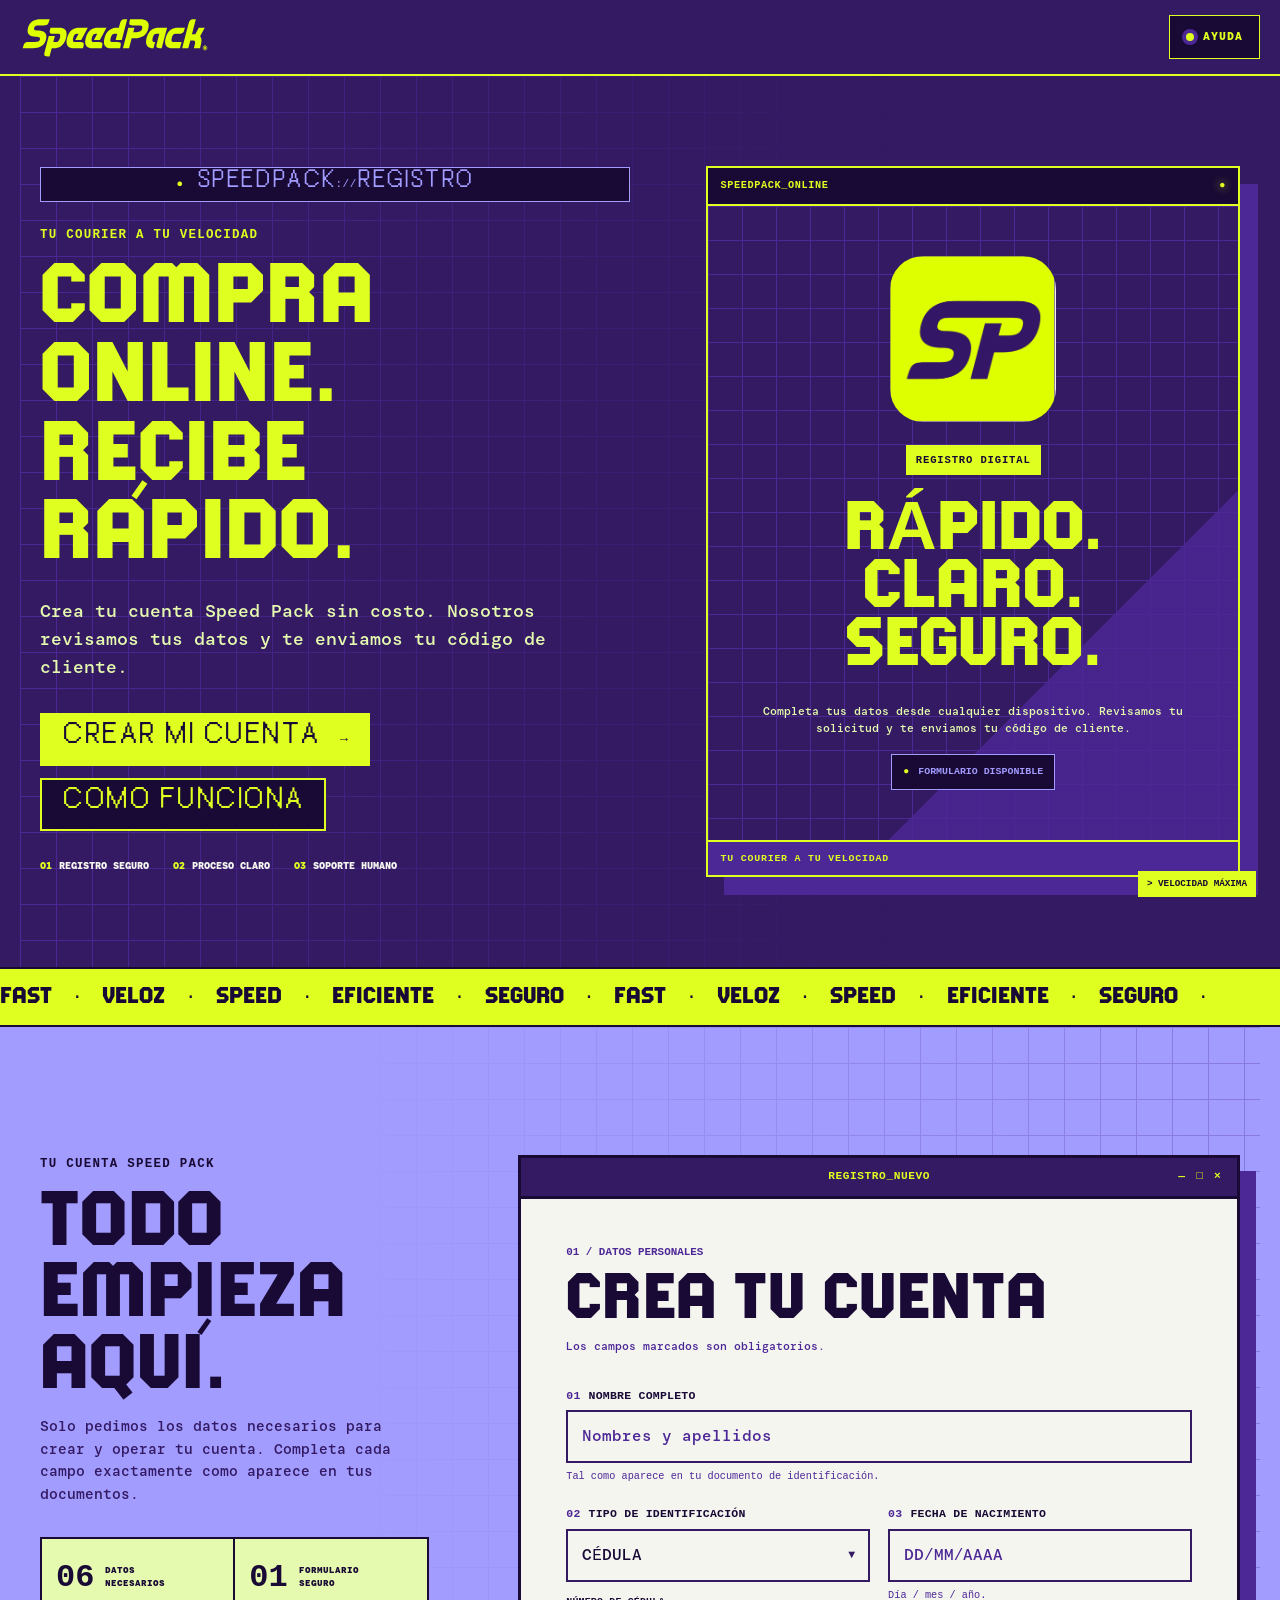
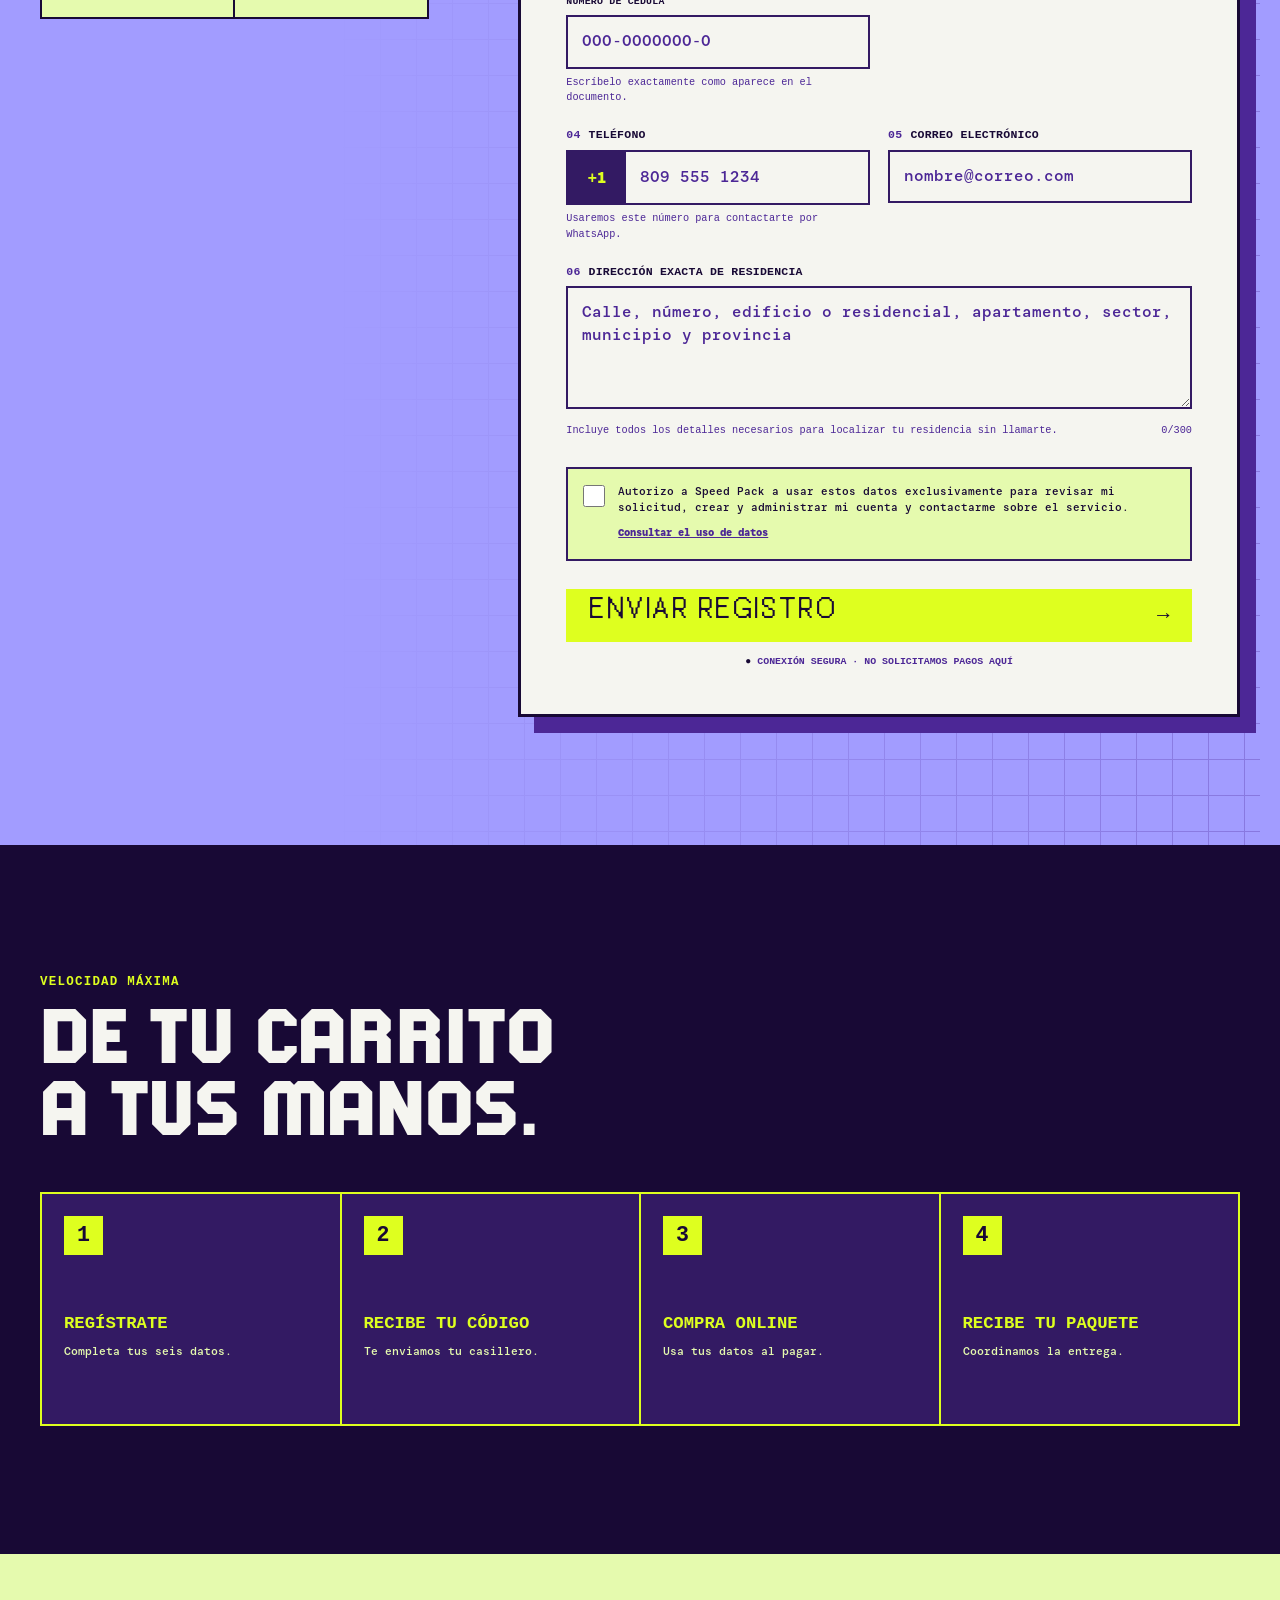
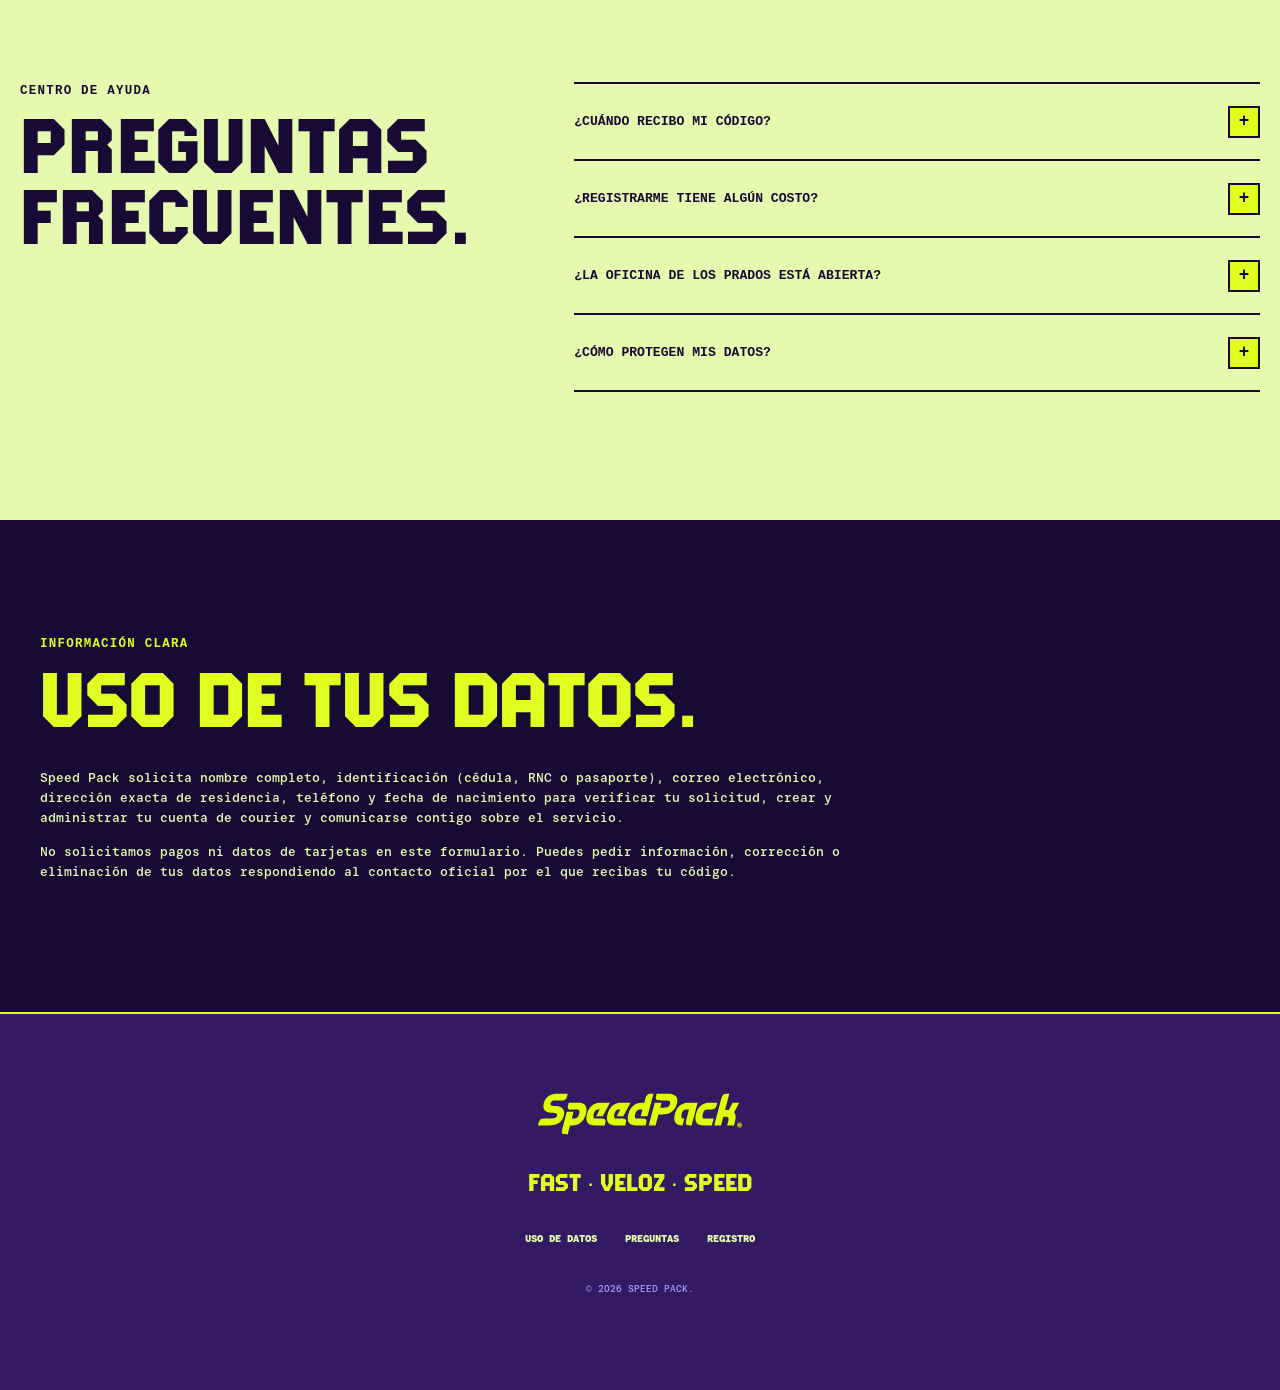
==== commit 7697f094: "Corregir selección y mostrar autorización registrada" ====
--- a/index.html
+++ b/index.html
@@ -10,8 +10,8 @@
     <meta property="og:type" content="website">
     <title>Speed Pack · Crea tu cuenta</title>
     <link rel="icon" href="./assets/speedpack-app-icon.png" type="image/png">
-    <link rel="stylesheet" href="./styles.css?v=1.4.0">
-    <script type="module" src="./app.js?v=1.1.0"></script>
+    <link rel="stylesheet" href="./styles.css?v=1.4.1">
+    <script type="module" src="./app.js?v=1.1.1"></script>
   </head>
   <body class="campaign-page">
     <a class="skip-link" href="#main">Saltar al contenido</a>
@@ -149,11 +149,13 @@
               <p class="field-error" id="addressLine-error"></p>
             </div>
 
-            <div class="consent-panel">
-              <label>
-                <input type="checkbox" name="privacyConsent" aria-describedby="privacyConsent-error" required>
-                <span>Autorizo a Speed Pack a usar estos datos exclusivamente para revisar mi solicitud, crear y administrar mi cuenta y contactarme sobre el servicio. Consulta el <a href="#uso-de-datos">uso de datos</a>.</span>
-              </label>
+            <div class="consent-panel" id="consent-panel">
+              <div class="consent-choice">
+                <input id="privacy-consent" type="checkbox" name="privacyConsent" aria-describedby="privacyConsent-status privacyConsent-error" required>
+                <label for="privacy-consent">Autorizo a Speed Pack a usar estos datos exclusivamente para revisar mi solicitud, crear y administrar mi cuenta y contactarme sobre el servicio.</label>
+              </div>
+              <a class="consent-details" href="#uso-de-datos">Consultar el uso de datos</a>
+              <p class="consent-status" id="privacyConsent-status" hidden><span aria-hidden="true">✓</span> AUTORIZACIÓN MARCADA · SE REGISTRARÁ CON LA SOLICITUD</p>
               <p class="field-error" id="privacyConsent-error"></p>
             </div>
 
--- a/styles.css
+++ b/styles.css
@@ -266,15 +266,22 @@
 textarea { min-height: 112px; resize: vertical; }
 input::placeholder, textarea::placeholder { color: var(--purple); opacity: 1; }
 input:hover, textarea:hover, select:hover { border-color: var(--purple); }
-input:focus, textarea:focus, select:focus { border-color: var(--night); box-shadow: 0 0 0 3px var(--neon); }
+input:focus, textarea:focus, select:focus { border-color: var(--purple); background-color: #fff; box-shadow: none; }
 input[aria-invalid="true"], textarea[aria-invalid="true"], select[aria-invalid="true"] { border-color: var(--night); background: var(--mint); }
 .phone-field { display: grid; grid-template-columns: 58px minmax(0, 1fr); align-items: stretch; width: 100%; min-height: 55px; border: 2px solid var(--purple-dark); background: var(--purple-dark); }
-.phone-field:focus-within { border-color: var(--night); box-shadow: 0 0 0 3px var(--neon); }.phone-field b { display: grid; place-items: center; min-width: 0; padding-top: 1px; color: var(--neon); font-size: 16px; line-height: 1; }.phone-field input { min-width: 0; min-height: 51px; padding-block: 13px; border: 0; line-height: 1.45; text-align: left; }.phone-field input:focus { border: 0; box-shadow: none; }
+.phone-field:focus-within { border-color: var(--purple); box-shadow: none; }.phone-field b { display: grid; place-items: center; min-width: 0; padding-top: 1px; color: var(--neon); font-size: 16px; line-height: 1; }.phone-field input { min-width: 0; min-height: 51px; padding-block: 13px; border: 0; line-height: 1.45; text-align: left; }.phone-field input:focus { border: 0; box-shadow: none; }
 .field-hint, .field-meta { color: var(--purple); font-family: var(--font-ui-mono); font-size: .64rem; }.field-hint { margin: 6px 0 0; }.field-meta { display: flex; justify-content: space-between; gap: 12px; }.field-meta .field-hint { max-width: 540px; }.field-meta > span { margin-top: 6px; white-space: nowrap; }
 .field-error { min-height: 0; margin: 6px 0 0; color: var(--night); font-size: .64rem; font-weight: 700; }.field-error:not(:empty)::before { content: "ERROR_404: "; color: var(--purple); }.field-error:empty { margin: 0; }
-.consent-panel { margin: 28px 0; padding: 15px; border: 2px solid var(--purple-dark); background: var(--mint); }
-.consent-panel label { display: grid; grid-template-columns: 22px 1fr; gap: 11px; align-items: start; cursor: pointer; }
-.consent-panel input { width: 21px; min-height: 21px; margin: 1px 0 0; accent-color: var(--purple-dark); box-shadow: none; }.consent-panel label span { font-size: .7rem; line-height: 1.45; }.consent-panel a { color: var(--purple); font-weight: 700; }
+.consent-panel { margin: 28px 0; padding: 15px; border: 2px solid var(--purple-dark); background: var(--mint); transition: background-color .18s ease, border-color .18s ease; }
+.consent-panel.is-authorized { border-color: var(--purple); background: #e7f7b8; }
+.consent-choice { display: grid; grid-template-columns: 24px 1fr; gap: 11px; align-items: start; }
+.consent-choice label { cursor: pointer; font-size: .7rem; line-height: 1.45; }
+.consent-panel input[type="checkbox"] { width: 22px; height: 22px; min-height: 22px; margin: 1px 0 0; padding: 0; border: 0; accent-color: var(--purple-dark); box-shadow: none; cursor: pointer; -webkit-appearance: checkbox; appearance: auto; }
+.consent-panel input[type="checkbox"]:focus-visible { outline: 2px solid var(--purple); outline-offset: 3px; }
+.consent-details { display: inline-block; margin: 9px 0 0 35px; color: var(--purple); font-size: .66rem; font-weight: 700; }
+.consent-status { display: flex; align-items: center; gap: 7px; margin: 12px 0 0 35px; color: var(--night); font-family: var(--font-ui-mono); font-size: .6rem; font-weight: 800; line-height: 1.4; }
+.consent-status[hidden] { display: none; }
+.consent-status span { display: grid; place-items: center; width: 19px; height: 19px; flex: none; background: var(--neon); color: var(--night); }
 .submit-button { width: 100%; }.submit-button b { font-size: 1.3rem; }.secure-submit { margin: 13px 0 0; color: var(--purple); font-family: var(--font-ui-mono); font-size: .62rem; font-weight: 700; line-height: 1.45; text-align: center; }.secure-submit span { color: var(--night); }
 
 .confirmation { text-align: center; }
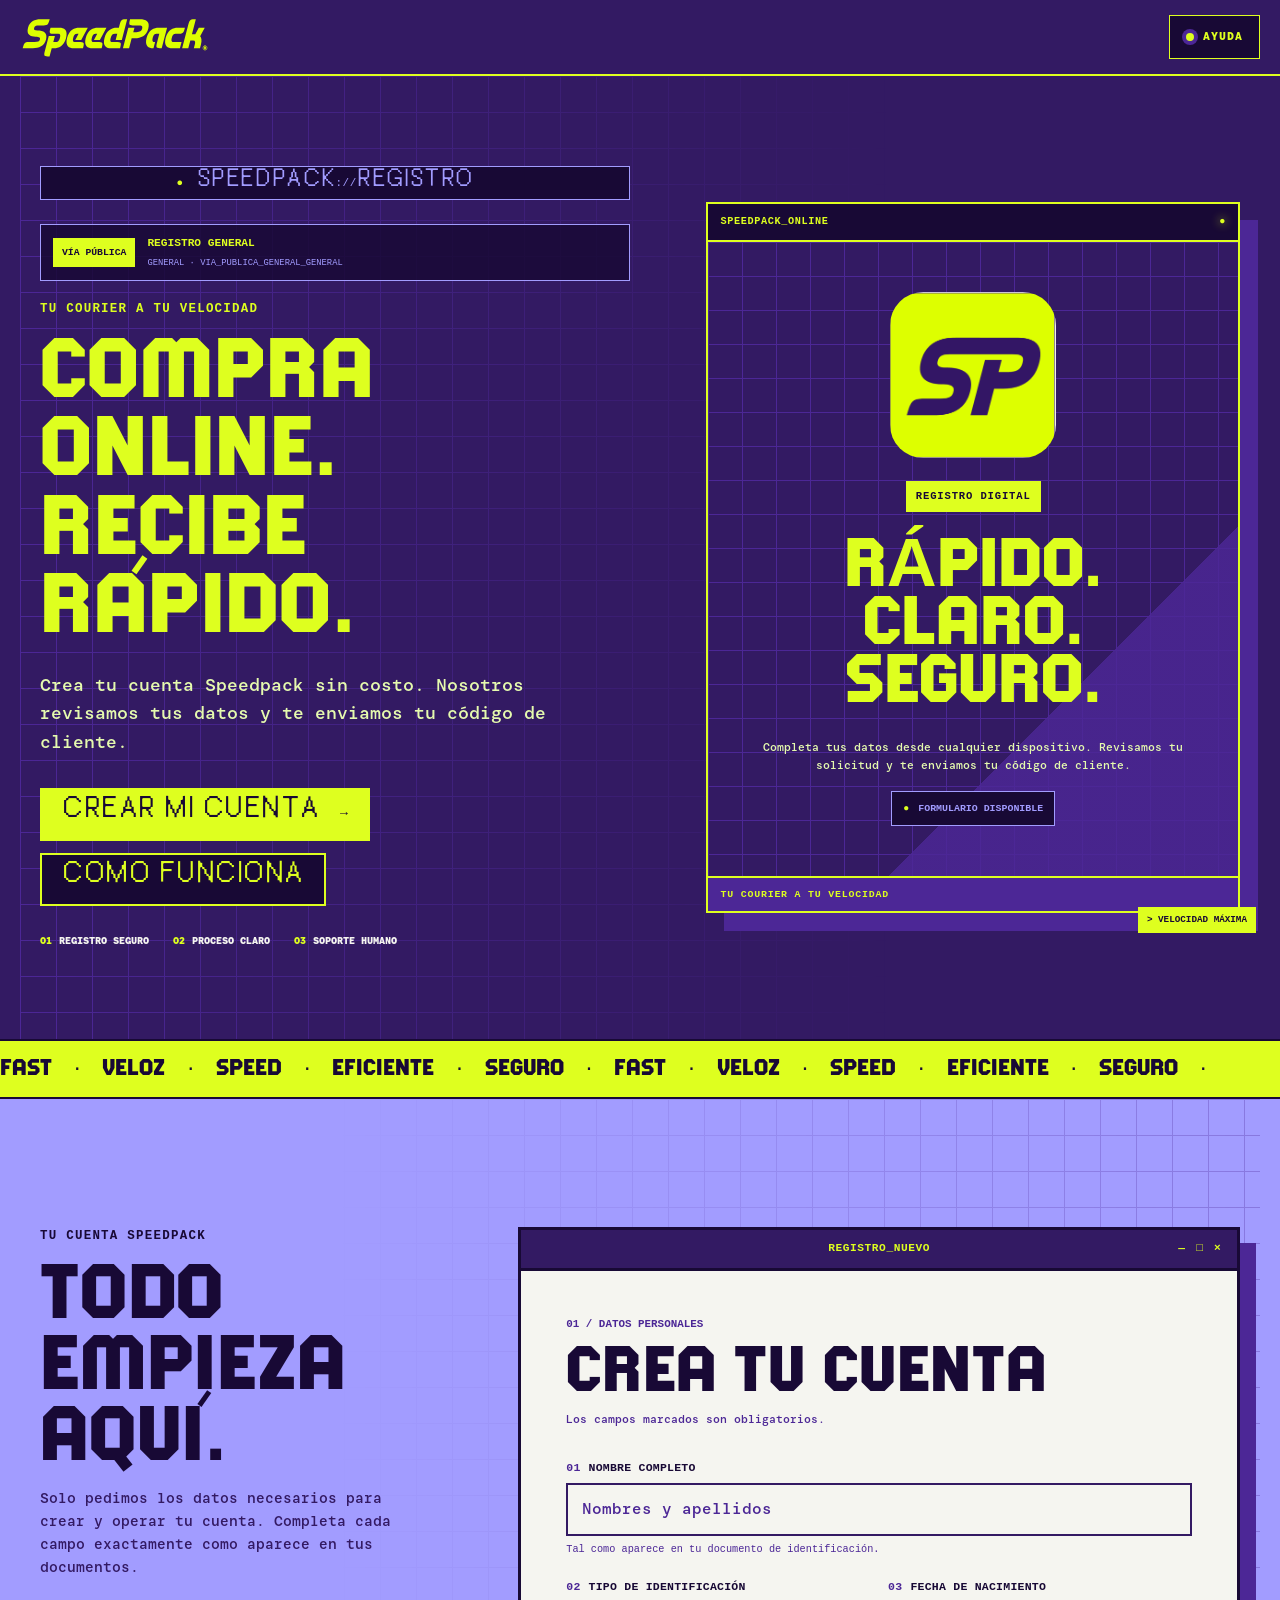
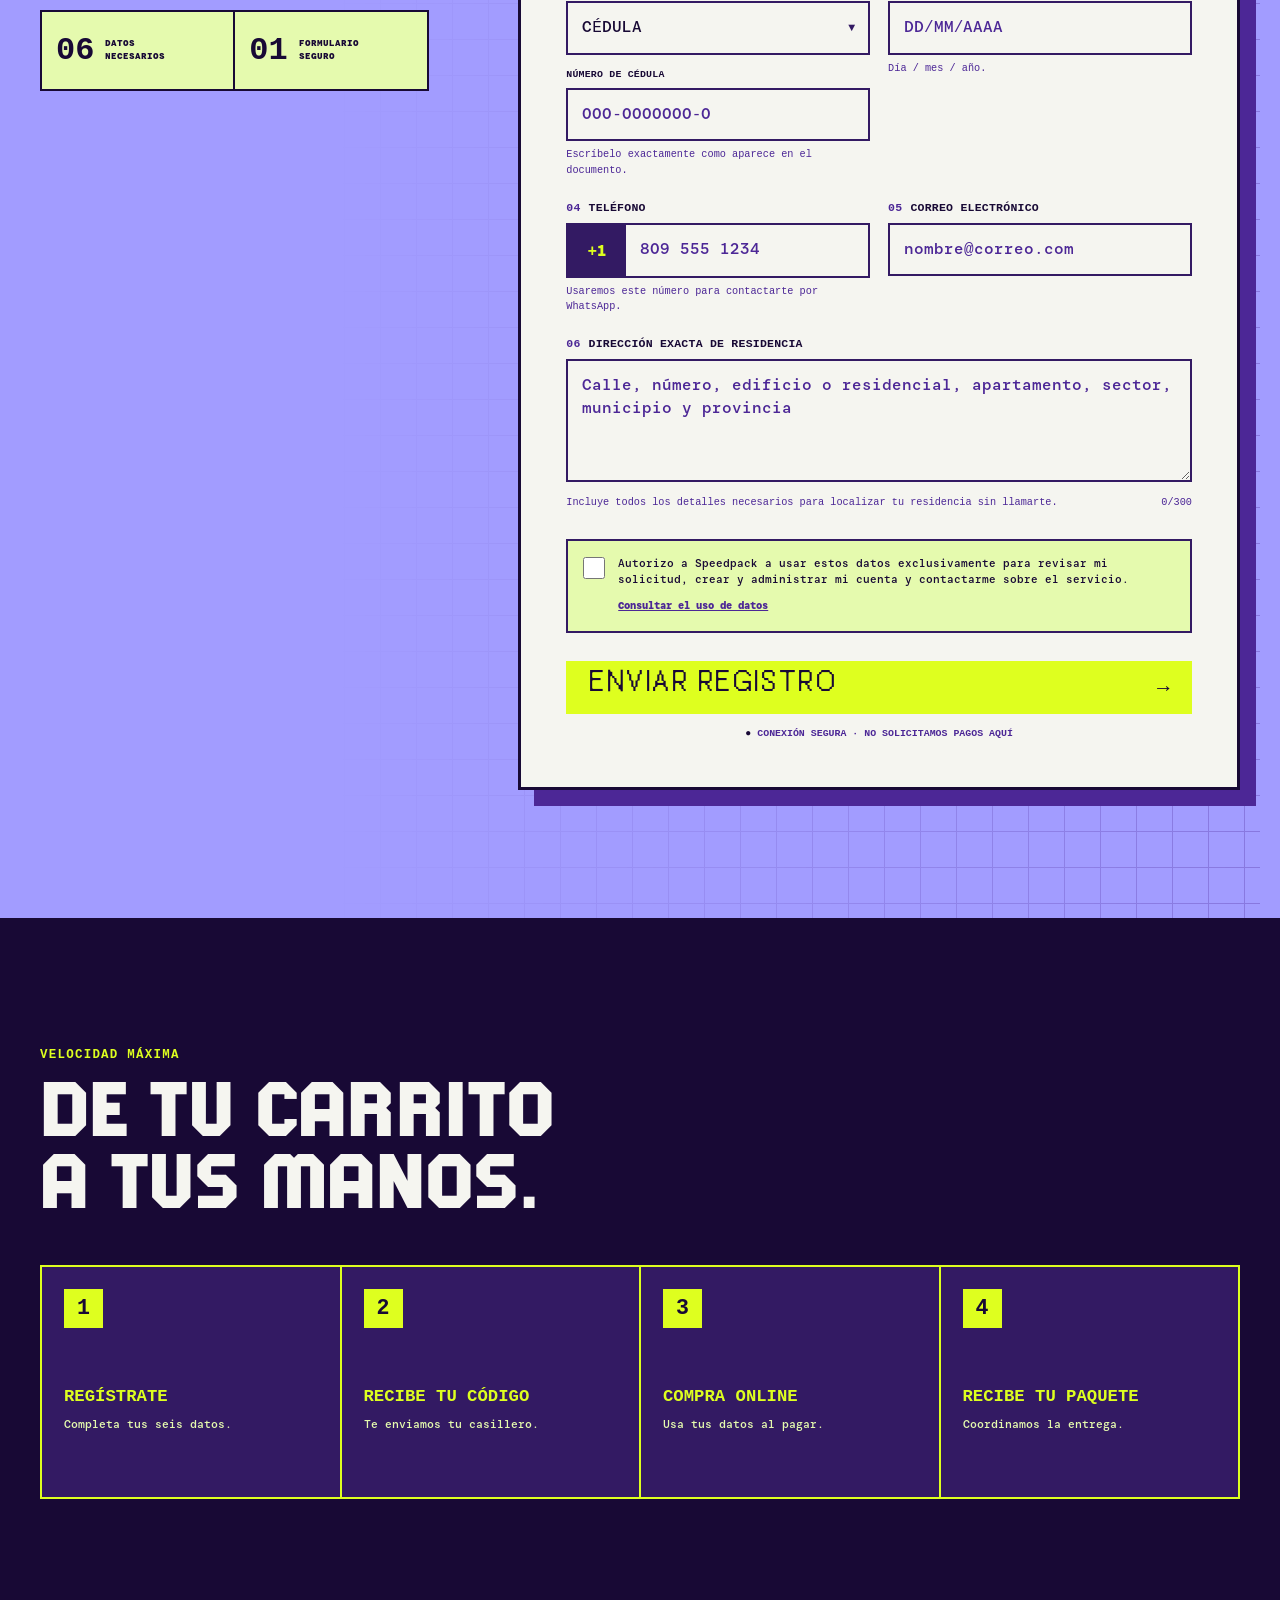
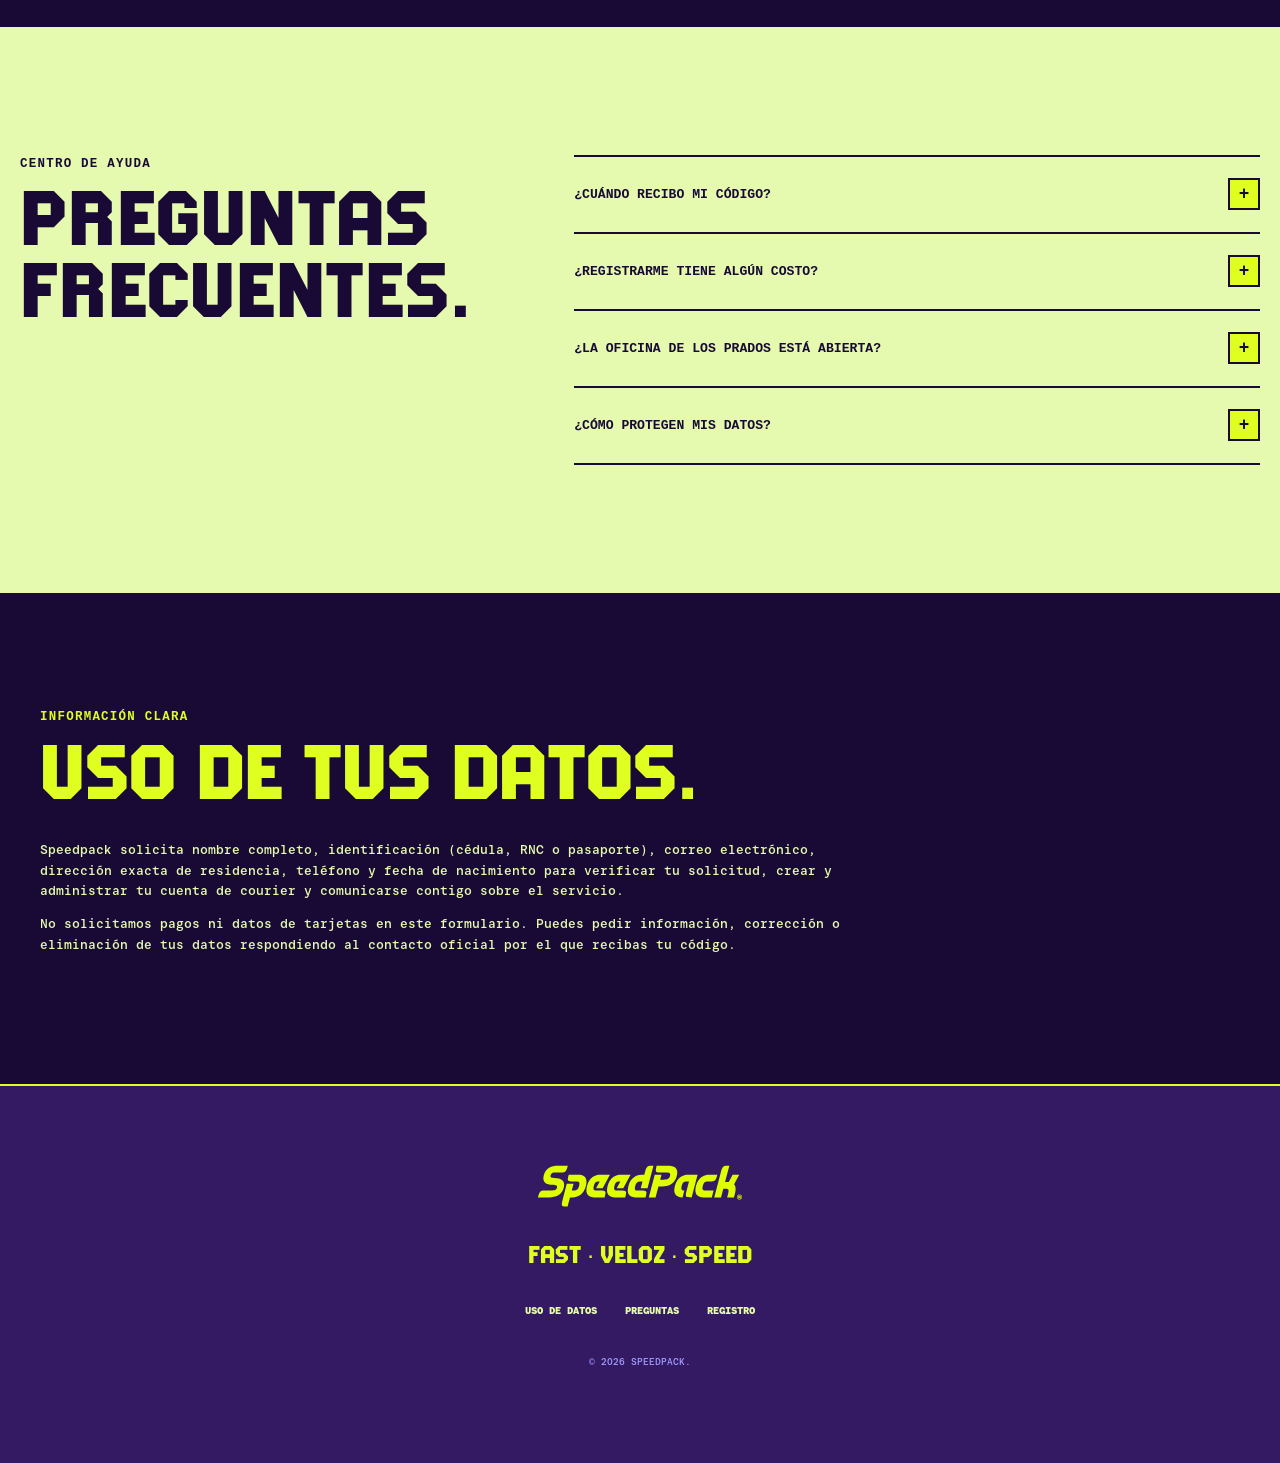
==== commit d75a5535: "Publica campañas universitarias y vía pública Añade seguimiento por universidad y pieza, confirmació" ====
--- a/index.html
+++ b/index.html
@@ -4,21 +4,21 @@
     <meta charset="utf-8">
     <meta name="viewport" content="width=device-width, initial-scale=1, viewport-fit=cover">
     <meta name="theme-color" content="#331A63">
-    <meta name="description" content="Crea tu cuenta Speed Pack para recibir tus compras online con un proceso rápido, claro y seguro.">
-    <meta property="og:title" content="Speed Pack · Crea tu cuenta">
-    <meta property="og:description" content="Regístrate en Speed Pack y recibe tus compras online.">
+    <meta name="description" content="Crea tu cuenta Speedpack para recibir tus compras online con un proceso rápido, claro y seguro.">
+    <meta property="og:title" content="Speedpack · Crea tu cuenta">
+    <meta property="og:description" content="Regístrate en Speedpack y recibe tus compras online.">
     <meta property="og:type" content="website">
-    <title>Speed Pack · Crea tu cuenta</title>
+    <title>Speedpack · Crea tu cuenta</title>
     <link rel="icon" href="./assets/speedpack-app-icon.png" type="image/png">
-    <link rel="stylesheet" href="./styles.css?v=1.4.1">
-    <script type="module" src="./app.js?v=1.1.1"></script>
+    <link rel="stylesheet" href="./styles.css?v=2.0.0">
+    <script type="module" src="./app.js?v=2.0.0"></script>
   </head>
   <body class="campaign-page">
     <a class="skip-link" href="#main">Saltar al contenido</a>
 
     <header class="site-header">
-      <a class="brand-lockup" href="#inicio" aria-label="Speed Pack, inicio">
-        <img src="./assets/speedpack-logo-neon.svg" alt="Speed Pack" width="250" height="58">
+      <a class="brand-lockup" href="#inicio" aria-label="Speedpack, inicio">
+        <img src="./assets/speedpack-logo-neon.svg" alt="Speedpack" width="250" height="58">
       </a>
       <a class="header-help" id="header-help" href="#preguntas">
         <span class="status-dot" aria-hidden="true"></span>
@@ -31,9 +31,15 @@
         <div class="hero-grid" aria-hidden="true"></div>
         <div class="hero-copy">
           <div class="system-label"><span aria-hidden="true">●</span><b id="campaign-system-code">SPEEDPACK://REGISTRO</b></div>
+          <div class="campaign-context" id="campaign-context" aria-live="polite">
+            <span id="campaign-source-badge">VÍA PÚBLICA</span>
+            <b id="campaign-campus-name">REGISTRO GENERAL</b>
+            <small id="campaign-piece-code">QR GENERAL</small>
+          </div>
+          <div class="source-warning" id="source-warning" role="status" hidden>El campus indicado no existe o está inactivo. Continuaremos como registro general de vía pública.</div>
           <p class="eyebrow" id="campaign-eyebrow">TU COURIER A TU VELOCIDAD</p>
           <h1 id="campaign-headline" aria-label="Compra online. Recibe rápido.">COMPRA ONLINE.<br>RECIBE <span class="no-break">R<span class="accented-letter accented-a" aria-hidden="true">A</span>PIDO.</span></h1>
-          <p class="hero-intro" id="campaign-description">Crea tu cuenta Speed Pack sin costo. Nosotros revisamos tus datos y te enviamos tu código de cliente.</p>
+          <p class="hero-intro" id="campaign-description">Crea tu cuenta Speedpack sin costo. Nosotros revisamos tus datos y te enviamos tu código de cliente.</p>
 
           <div class="hero-actions">
             <a class="brand-button brand-button-primary" href="#registro" data-start-registration>
@@ -49,7 +55,7 @@
           </ul>
         </div>
 
-        <aside class="service-card" aria-label="Registro digital Speed Pack">
+        <aside class="service-card" aria-label="Registro digital Speedpack">
           <div class="service-card-bar"><span>SPEEDPACK_ONLINE</span><span aria-hidden="true">●</span></div>
           <div class="service-card-body">
             <div class="service-card-heading">
@@ -73,7 +79,7 @@
       <section class="registration-section" id="registro">
         <div class="registration-grid" aria-hidden="true"></div>
         <div class="registration-intro">
-          <p class="eyebrow dark">TU CUENTA SPEED PACK</p>
+          <p class="eyebrow dark">TU CUENTA SPEEDPACK</p>
           <h2 aria-label="Todo empieza aquí.">TODO EMPIEZA<br>AQU<span class="accented-letter accented-i" aria-hidden="true">I</span>.</h2>
           <p>Solo pedimos los datos necesarios para crear y operar tu cuenta. Completa cada campo exactamente como aparece en tus documentos.</p>
           <div class="data-points">
@@ -152,7 +158,7 @@
             <div class="consent-panel" id="consent-panel">
               <div class="consent-choice">
                 <input id="privacy-consent" type="checkbox" name="privacyConsent" aria-describedby="privacyConsent-status privacyConsent-error" required>
-                <label for="privacy-consent">Autorizo a Speed Pack a usar estos datos exclusivamente para revisar mi solicitud, crear y administrar mi cuenta y contactarme sobre el servicio.</label>
+                <label for="privacy-consent">Autorizo a Speedpack a usar estos datos exclusivamente para revisar mi solicitud, crear y administrar mi cuenta y contactarme sobre el servicio.</label>
               </div>
               <a class="consent-details" href="#uso-de-datos">Consultar el uso de datos</a>
               <p class="consent-status" id="privacyConsent-status" hidden><span aria-hidden="true">✓</span> AUTORIZACIÓN MARCADA · SE REGISTRARÁ CON LA SOLICITUD</p>
@@ -169,7 +175,7 @@
             <div class="success-console">✓</div>
             <p class="eyebrow dark">REGISTRO RECIBIDO</p>
             <h2 id="confirmation-title" tabindex="-1">¡LISTO, <span id="confirmation-name"></span>!</h2>
-            <p>Revisaremos tus datos y enviaremos tu código Speed Pack y la dirección de tu casillero por WhatsApp o correo.</p>
+            <p>Revisaremos tus datos y enviaremos tu código Speedpack y la dirección de tu casillero por WhatsApp o correo.</p>
             <div class="request-code">
               <span>NÚMERO DE SOLICITUD</span>
               <div><strong id="confirmation-code"></strong><button id="copy-code" type="button" aria-label="Copiar número de solicitud">COPIAR</button></div>
@@ -179,7 +185,14 @@
               <li><span>2</span> RECIBES TU CÓDIGO</li>
               <li><span>3</span> EMPIEZAS A RECIBIR TUS PAQUETES</li>
             </ol>
-            <a class="brand-button brand-button-primary" id="confirmation-whatsapp" href="#" hidden>ESCRIBIR A SPEED PACK →</a>
+            <div class="campus-followup" id="campus-followup" hidden>
+              <span class="campus-followup-kicker">SPEEDPACK CAMPUS</span>
+              <h3>ÚNETE AL CANAL INFORMATIVO DE SPEEDPACK CAMPUS <span id="confirmation-campus"></span></h3>
+              <p>Recibe avisos de Campus Drops y ventanas de retiro de tu universidad.</p>
+              <a class="brand-button brand-button-primary" id="confirmation-channel" href="#" target="_blank" rel="noopener noreferrer" hidden>UNIRME AL CANAL →</a>
+              <p class="channel-pending" id="channel-pending" hidden>Tu campus quedó identificado. El canal se mostrará aquí cuando Speedpack lo active.</p>
+              <a class="pickup-confirmation-link" id="pickup-confirmation-link" href="./retiro.html" hidden>CONFIRMAR RETIRO EN UN CAMPUS DROP →</a>
+            </div>
             <a class="brand-button brand-button-secondary" href="#inicio">VOLVER AL INICIO</a>
             <p class="confirmation-note">Este número identifica tu solicitud; todavía no es tu código de casillero.</p>
           </section>
@@ -211,7 +224,7 @@
           </details>
           <details>
             <summary>¿REGISTRARME TIENE ALGÚN COSTO?<span>+</span></summary>
-            <p>No. Completar este formulario y solicitar tu cuenta Speed Pack no tiene costo.</p>
+            <p>No. Completar este formulario y solicitar tu cuenta Speedpack no tiene costo.</p>
           </details>
           <details>
             <summary>¿LA OFICINA DE LOS PRADOS ESTÁ ABIERTA?<span>+</span></summary>
@@ -219,7 +232,7 @@
           </details>
           <details>
             <summary>¿CÓMO PROTEGEN MIS DATOS?<span>+</span></summary>
-            <p>Los registros llegan a una hoja privada de Speed Pack y se usan únicamente para crear y administrar tu cuenta y contactarte sobre el servicio.</p>
+            <p>Los registros llegan a una hoja privada de Speedpack y se usan únicamente para crear y administrar tu cuenta y contactarte sobre el servicio.</p>
           </details>
         </div>
       </section>
@@ -227,7 +240,7 @@
       <section class="data-use-section" id="uso-de-datos" aria-labelledby="data-use-title">
         <p class="eyebrow">INFORMACIÓN CLARA</p>
         <h2 id="data-use-title">USO DE TUS DATOS.</h2>
-        <p>Speed Pack solicita nombre completo, identificación (cédula, RNC o pasaporte), correo electrónico, dirección exacta de residencia, teléfono y fecha de nacimiento para verificar tu solicitud, crear y administrar tu cuenta de courier y comunicarse contigo sobre el servicio.</p>
+        <p>Speedpack solicita nombre completo, identificación (cédula, RNC o pasaporte), correo electrónico, dirección exacta de residencia, teléfono y fecha de nacimiento para verificar tu solicitud, crear y administrar tu cuenta de courier y comunicarse contigo sobre el servicio.</p>
         <p>No solicitamos pagos ni datos de tarjetas en este formulario. Puedes pedir información, corrección o eliminación de tus datos respondiendo al contacto oficial por el que recibas tu código.</p>
       </section>
     </main>
@@ -237,10 +250,10 @@
     </div>
 
     <footer class="site-footer">
-      <img src="./assets/speedpack-logo-neon.svg" alt="Speed Pack" width="250" height="58">
+      <img src="./assets/speedpack-logo-neon.svg" alt="Speedpack" width="250" height="58">
       <p>FAST · VELOZ · SPEED</p>
       <nav aria-label="Información"><a href="#uso-de-datos">USO DE DATOS</a><a href="#preguntas">PREGUNTAS</a><a href="#registro">REGISTRO</a></nav>
-      <small>© <span id="current-year"></span> SPEED PACK.</small>
+      <small>© <span id="current-year"></span> SPEEDPACK.</small>
     </footer>
   </body>
 </html>
--- a/styles.css
+++ b/styles.css
@@ -203,6 +203,12 @@
 .brand-button-secondary { background: var(--night); color: var(--neon); }
 .trust-list { display: flex; flex-wrap: wrap; gap: 15px 24px; margin: 28px 0 0; padding: 0; color: var(--paper); font-size: .64rem; font-weight: 700; list-style: none; }
 .trust-list li { display: flex; gap: 7px; align-items: center; }.trust-list span { color: var(--neon); }
+.campaign-context { display: grid; width: min(100%, 590px); grid-template-columns: auto 1fr; gap: 4px 12px; align-items: center; margin: 0 0 19px; padding: 10px 12px; border: 1px solid var(--lilac); background: rgba(24,9,53,.84); color: var(--paper); font-family: var(--font-ui-mono); }
+.campaign-context > span { grid-row: span 2; padding: 7px 9px; background: var(--neon); color: var(--night); font-size: .61rem; font-weight: 800; }
+.campaign-context b { overflow: hidden; color: var(--neon); font-size: .7rem; text-overflow: ellipsis; white-space: nowrap; }
+.campaign-context small { overflow: hidden; color: var(--lilac); font-size: .55rem; text-overflow: ellipsis; white-space: nowrap; }
+.source-warning { max-width: 590px; margin: -8px 0 18px; padding: 10px 12px; border: 1px solid var(--neon); color: var(--mint); font-size: .66rem; line-height: 1.5; }
+body[data-source="universidad"] .campaign-context { border-color: var(--neon); }
 
 .service-card { position: relative; margin: 0; border: 2px solid var(--neon); background: var(--night); box-shadow: 18px 18px 0 var(--purple); }
 .service-card-bar { display: flex; align-items: center; justify-content: space-between; min-height: 38px; padding: 8px 12px; border-bottom: 2px solid var(--neon); color: var(--neon); font-family: var(--font-ui-mono); font-size: .64rem; font-weight: 800; letter-spacing: .06em; }
@@ -290,6 +296,12 @@
 .request-code { margin: 25px 0; padding: 17px; border: 2px dashed var(--purple); background: var(--mint); }.request-code > span { display: block; color: var(--purple); font-family: var(--font-ui-mono); font-size: .62rem; font-weight: 800; }.request-code > div { display: flex; justify-content: center; gap: 12px; align-items: center; margin-top: 7px; }.request-code strong { font-size: 1.2rem; }.request-code button { min-height: 36px; border: 2px solid var(--night); background: var(--neon); color: var(--night); font-size: .6rem; font-weight: 700; }
 .next-steps { display: grid; gap: 8px; margin: 0 0 25px; padding: 0; list-style: none; text-align: left; }.next-steps li { display: flex; align-items: center; gap: 11px; font-family: var(--font-ui-mono); font-size: .68rem; font-weight: 800; }.next-steps span { display: grid; place-items: center; width: 28px; height: 28px; background: var(--purple-dark); color: var(--neon); }
 .confirmation .brand-button { width: 100%; margin-top: 9px; }.confirmation-note { font-size: .6rem !important; }
+.campus-followup { margin: 26px 0 12px; padding: 20px; border: 2px solid var(--purple-dark); background: var(--purple-dark); color: var(--paper); text-align: left; }
+.campus-followup-kicker { display: inline-block; padding: 6px 8px; background: var(--neon); color: var(--night); font-family: var(--font-ui-mono); font-size: .58rem; font-weight: 800; }
+.campus-followup h3 { margin: 16px 0 9px; color: var(--neon); font-family: var(--font-display); font-size: clamp(1.65rem, 4vw, 2.5rem); line-height: .95; }
+.campus-followup p { margin: 0 0 12px; color: var(--mint); font-size: .7rem; }
+.channel-pending { padding: 11px; border: 1px solid var(--lilac); color: var(--mint) !important; }
+.pickup-confirmation-link { display: block; margin-top: 14px; color: var(--neon); font-family: var(--font-ui-mono); font-size: .62rem; font-weight: 800; line-height: 1.45; }
 
 .how-section, .faq-section { max-width: var(--content); margin: 0 auto; padding: clamp(80px, 10vw, 135px) 20px; }
 .how-section { background: var(--night); }
@@ -309,6 +321,18 @@
 
 .is-loading .hero-copy, .is-loading .registration-section { opacity: .55; pointer-events: none; }
 .simple-page { display: grid; min-height: 100svh; place-items: center; padding: 24px; background: var(--purple-dark); }.simple-card { width: min(100%, 620px); padding: clamp(30px, 6vw, 60px); border: 3px solid var(--neon); background: var(--night); box-shadow: 14px 14px 0 var(--purple); text-align: center; }.simple-card h1 { color: var(--neon); font-family: var(--font-display); font-size: clamp(2.4rem, 6vw, 4.5rem); line-height: .95; }.simple-card p { color: var(--mint); }.simple-card .large { display: none; }
+.pickup-page { min-height: 100svh; padding: 20px; background-color: var(--purple-dark); background-image: linear-gradient(rgba(76,39,150,.45) 1px, transparent 1px), linear-gradient(90deg, rgba(76,39,150,.45) 1px, transparent 1px); background-size: 34px 34px; color: var(--paper); }
+.pickup-shell { width: min(100%, 760px); margin: 0 auto; padding: 28px 0 60px; }
+.pickup-logo { display: block; width: 210px; margin: 0 auto 30px; }
+.pickup-window { border: 3px solid var(--neon); background: var(--night); box-shadow: 12px 12px 0 var(--purple); }
+.pickup-window header { display: flex; justify-content: space-between; padding: 10px 13px; border-bottom: 2px solid var(--neon); color: var(--neon); font-family: var(--font-ui-mono); font-size: .62rem; font-weight: 800; }
+.pickup-body { padding: clamp(24px, 6vw, 50px); }
+.pickup-body h1 { margin: 0 0 14px; color: var(--neon); font-size: clamp(2.8rem, 9vw, 5.5rem); }
+.pickup-body > p { color: var(--mint); }
+.pickup-form { margin-top: 28px; }
+.pickup-form .field label { color: var(--paper); }
+.pickup-form .field-hint { color: var(--lilac); }
+.pickup-result { margin-top: 22px; padding: 18px; border: 2px solid var(--neon); background: var(--purple-dark); color: var(--mint); font-size: .76rem; }
 
 @media (max-width: 980px) {
   .hero { grid-template-columns: 1fr; min-height: auto; }.service-card { width: min(100%, 750px); }.registration-section { grid-template-columns: 1fr; }.registration-intro { position: static; }.registration-intro > p:not(.eyebrow) { max-width: 650px; }.data-points { max-width: 520px; }.form-window { max-width: 800px; }.process-grid { grid-template-columns: repeat(2, 1fr); }.faq-section { grid-template-columns: 1fr; }
@@ -317,6 +341,7 @@
 @media (max-width: 640px) {
   html { scroll-padding-top: 66px; }.site-header { min-height: 64px; padding: 9px 14px; }.brand-lockup { width: 148px; }.header-help { min-height: 40px; padding: 0 10px; font-size: .62rem; }
   .hero { gap: 45px; padding: 42px 15px 68px; }.hero-grid { background-size: 26px 26px; }.system-label { width: 100%; margin-bottom: 20px; font-size: .55rem; }.hero h1 { font-size: clamp(3rem, 15vw, 4.75rem); line-height: .96; }.hero-intro { font-size: .88rem; line-height: 1.55; }
+  .campaign-context { grid-template-columns: auto minmax(0, 1fr); gap: 4px 9px; padding: 8px; }.campaign-context > span { padding: 6px; font-size: .54rem; }.campaign-context b { font-size: .62rem; }.campaign-context small { font-size: .5rem; }
   .terminal-body { grid-template-columns: 1fr; gap: 14px; }.free-offer { padding: 13px 0 0; border-top: 1px solid var(--purple); border-left: 0; }.offer-terminal { box-shadow: 8px 8px 0 var(--purple); }.hero-actions { display: grid; }.hero-actions .brand-button { width: 100%; }.trust-list { display: grid; grid-template-columns: repeat(3, 1fr); gap: 7px; }.trust-list li { display: grid; gap: 3px; font-size: .53rem; }.service-card { box-shadow: 9px 9px 0 var(--night); }.service-card-body { min-height: 0; padding: 28px 19px 38px; }.service-card-heading { gap: 19px; }.service-card-heading img { width: 150px; height: 150px; }.service-card > .service-card-body > strong { font-size: clamp(3.05rem, 16.5vw, 4.2rem); }.service-card-bottom { gap: 14px; margin-top: 24px; }.service-card p { font-size: .7rem; }.service-card-status { width: fit-content; }.service-card::after { right: -5px; }
   .speed-ticker div { font-size: 1.1rem; }
   .registration-section { padding: 73px 12px 85px; }.registration-intro { padding: 0 4px; }.registration-intro h2 { font-size: clamp(3rem, 14vw, 3.8rem); }.registration-intro > p:not(.eyebrow) { font-size: .82rem; line-height: 1.55; }.data-points { margin-right: 0; }.data-points div { padding: 10px; }.data-points strong { font-size: 1.65rem; }.data-points span { font-size: .54rem; }
